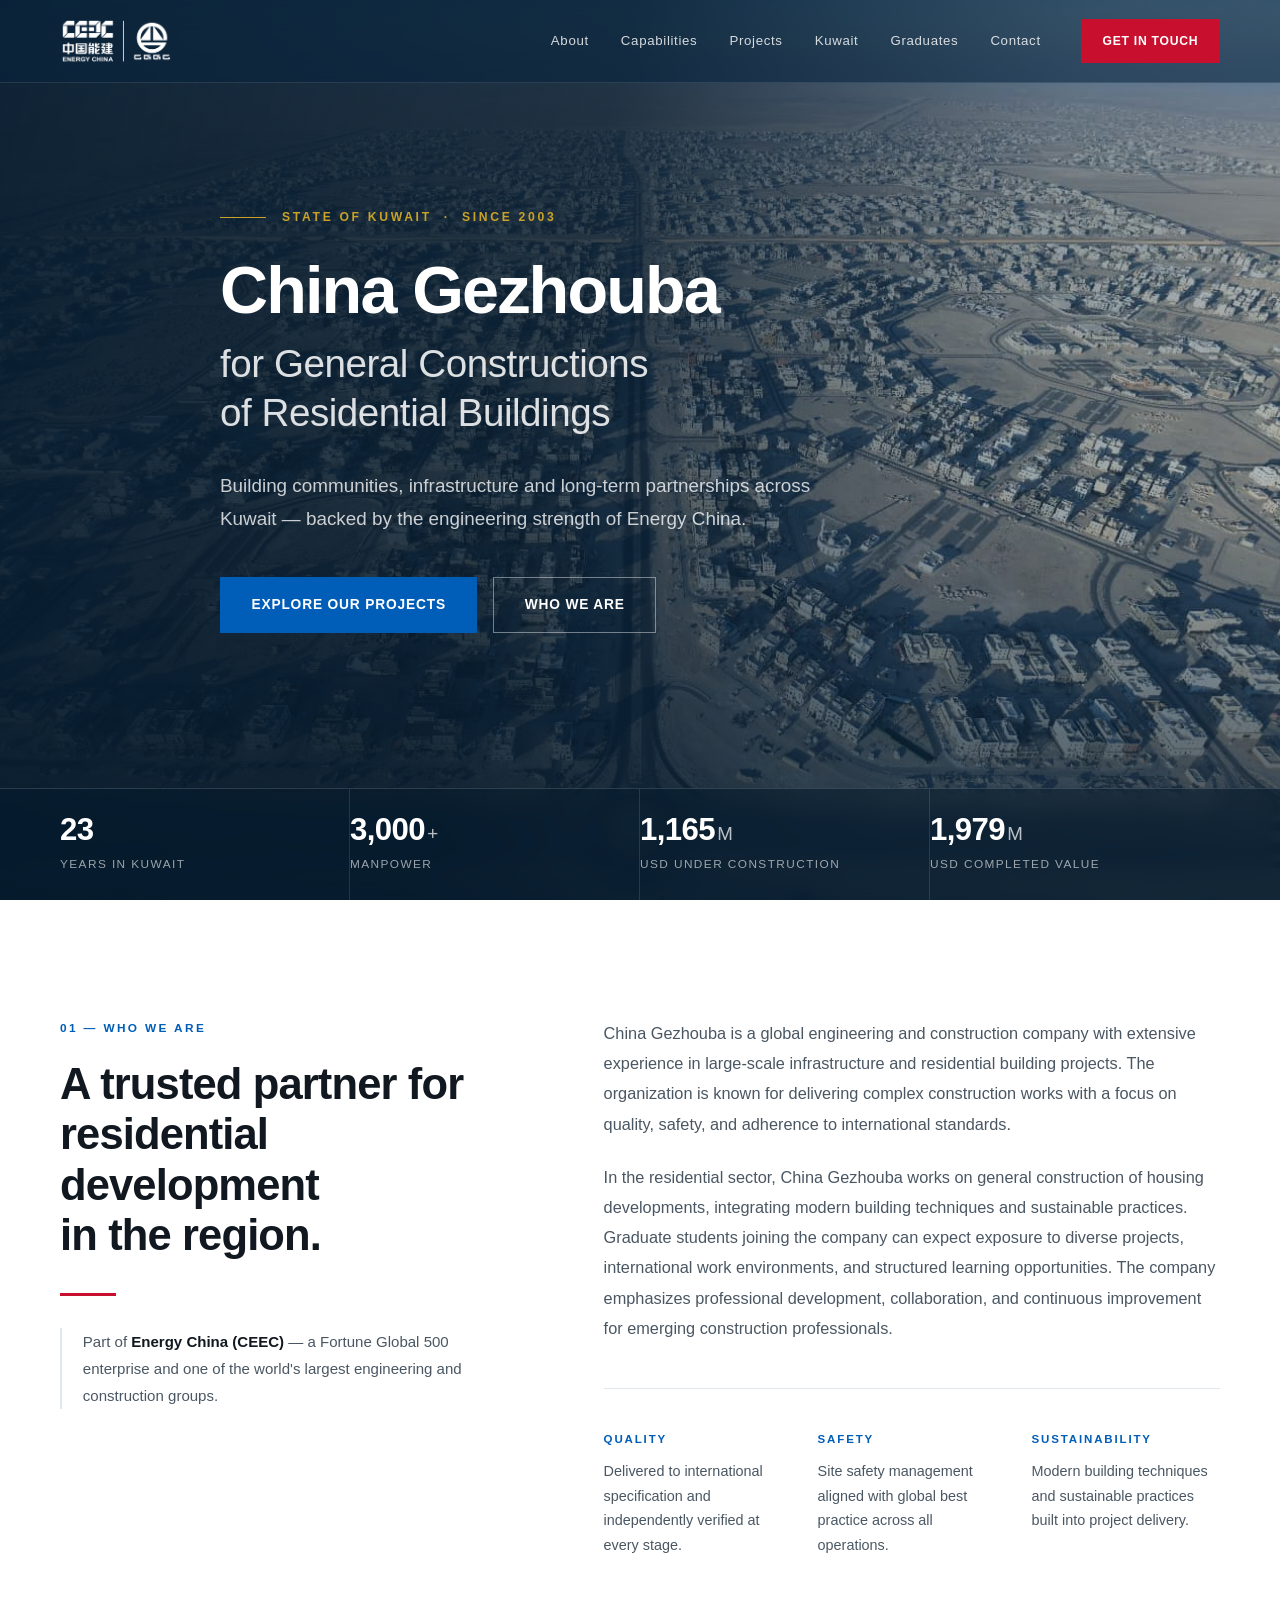
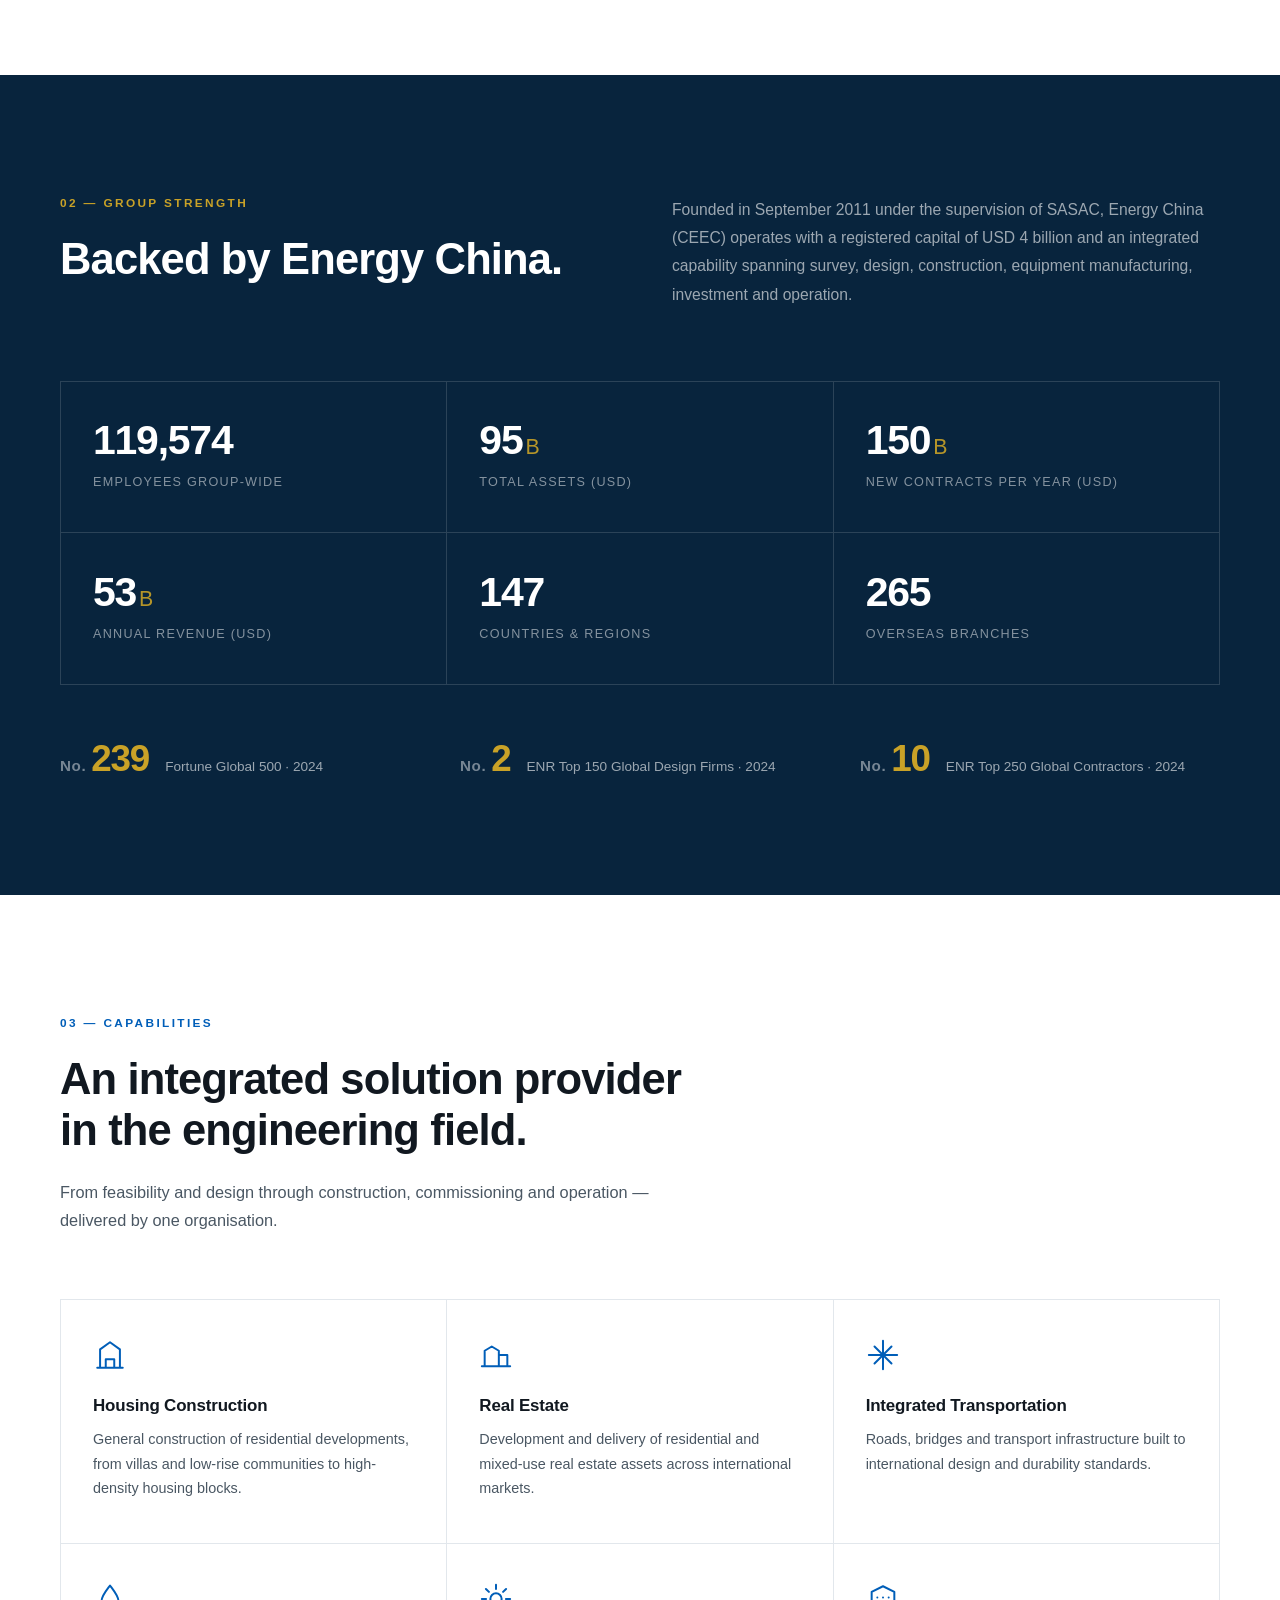
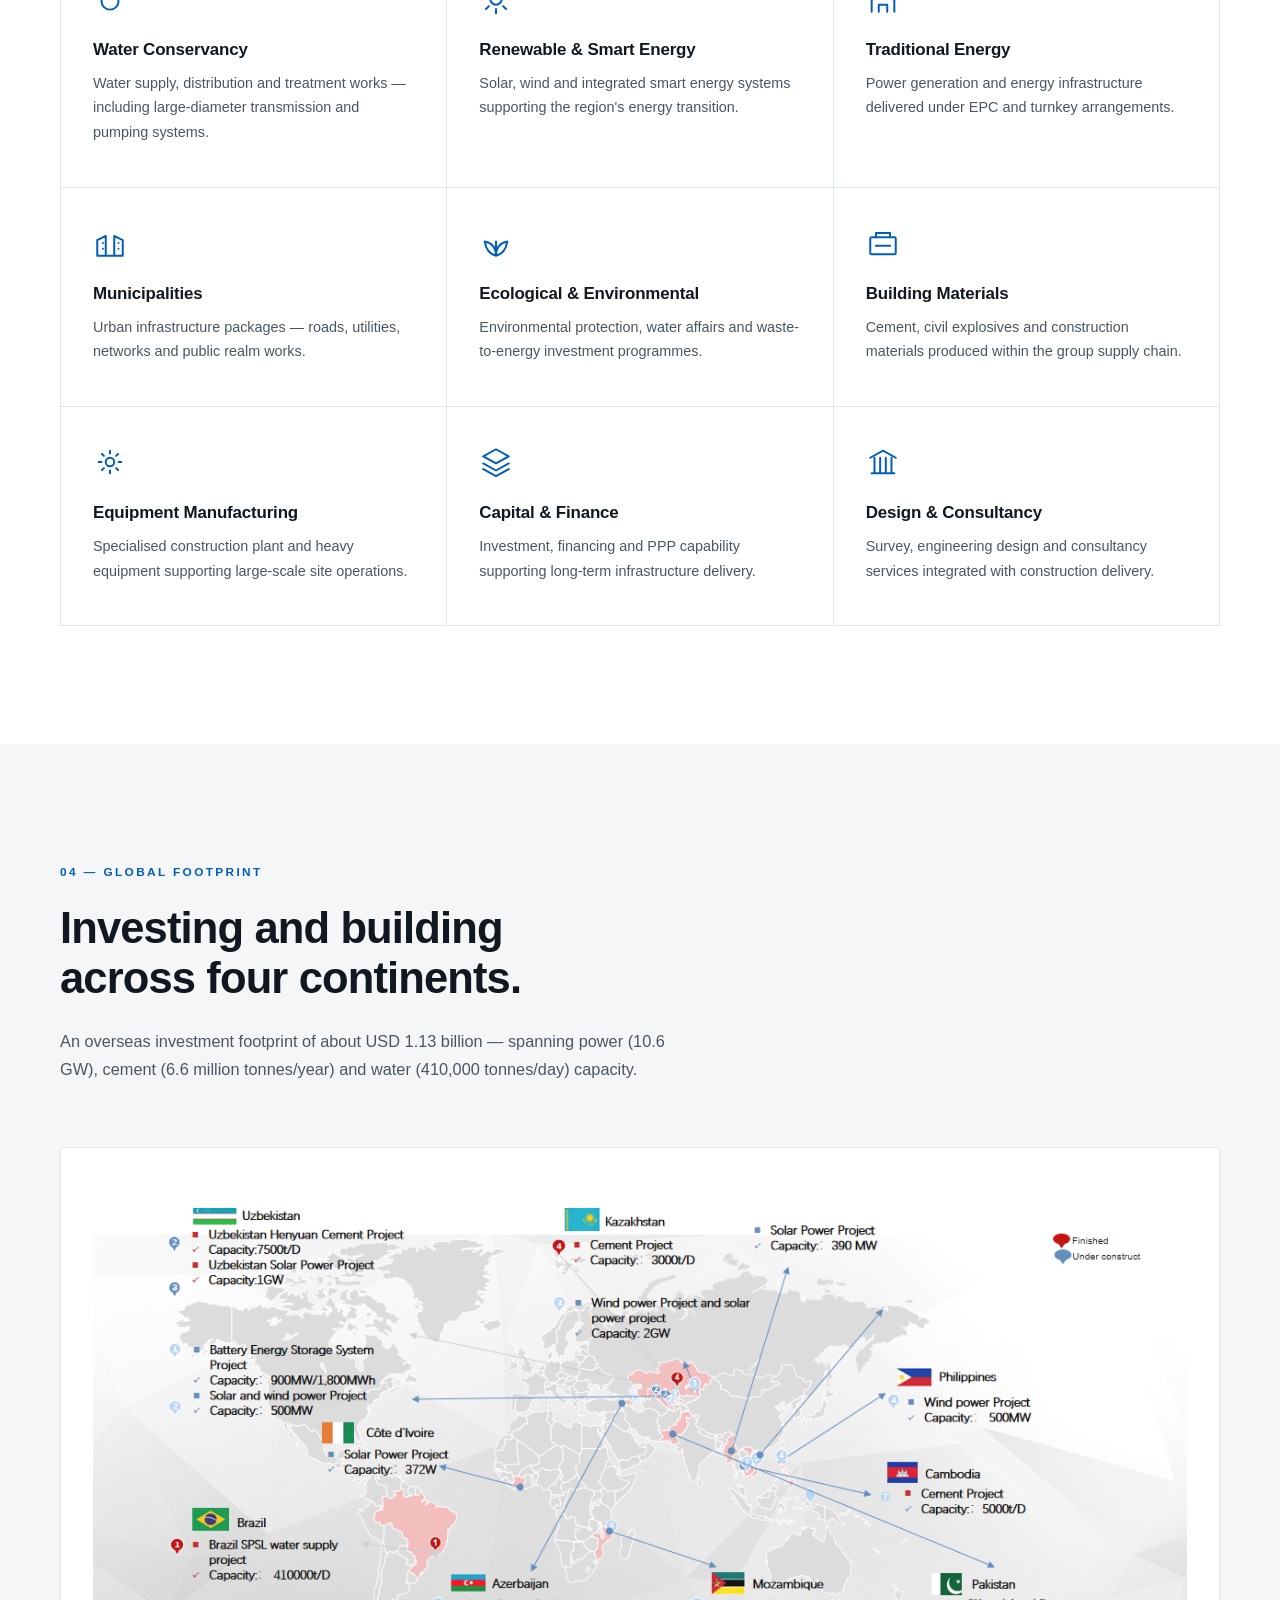
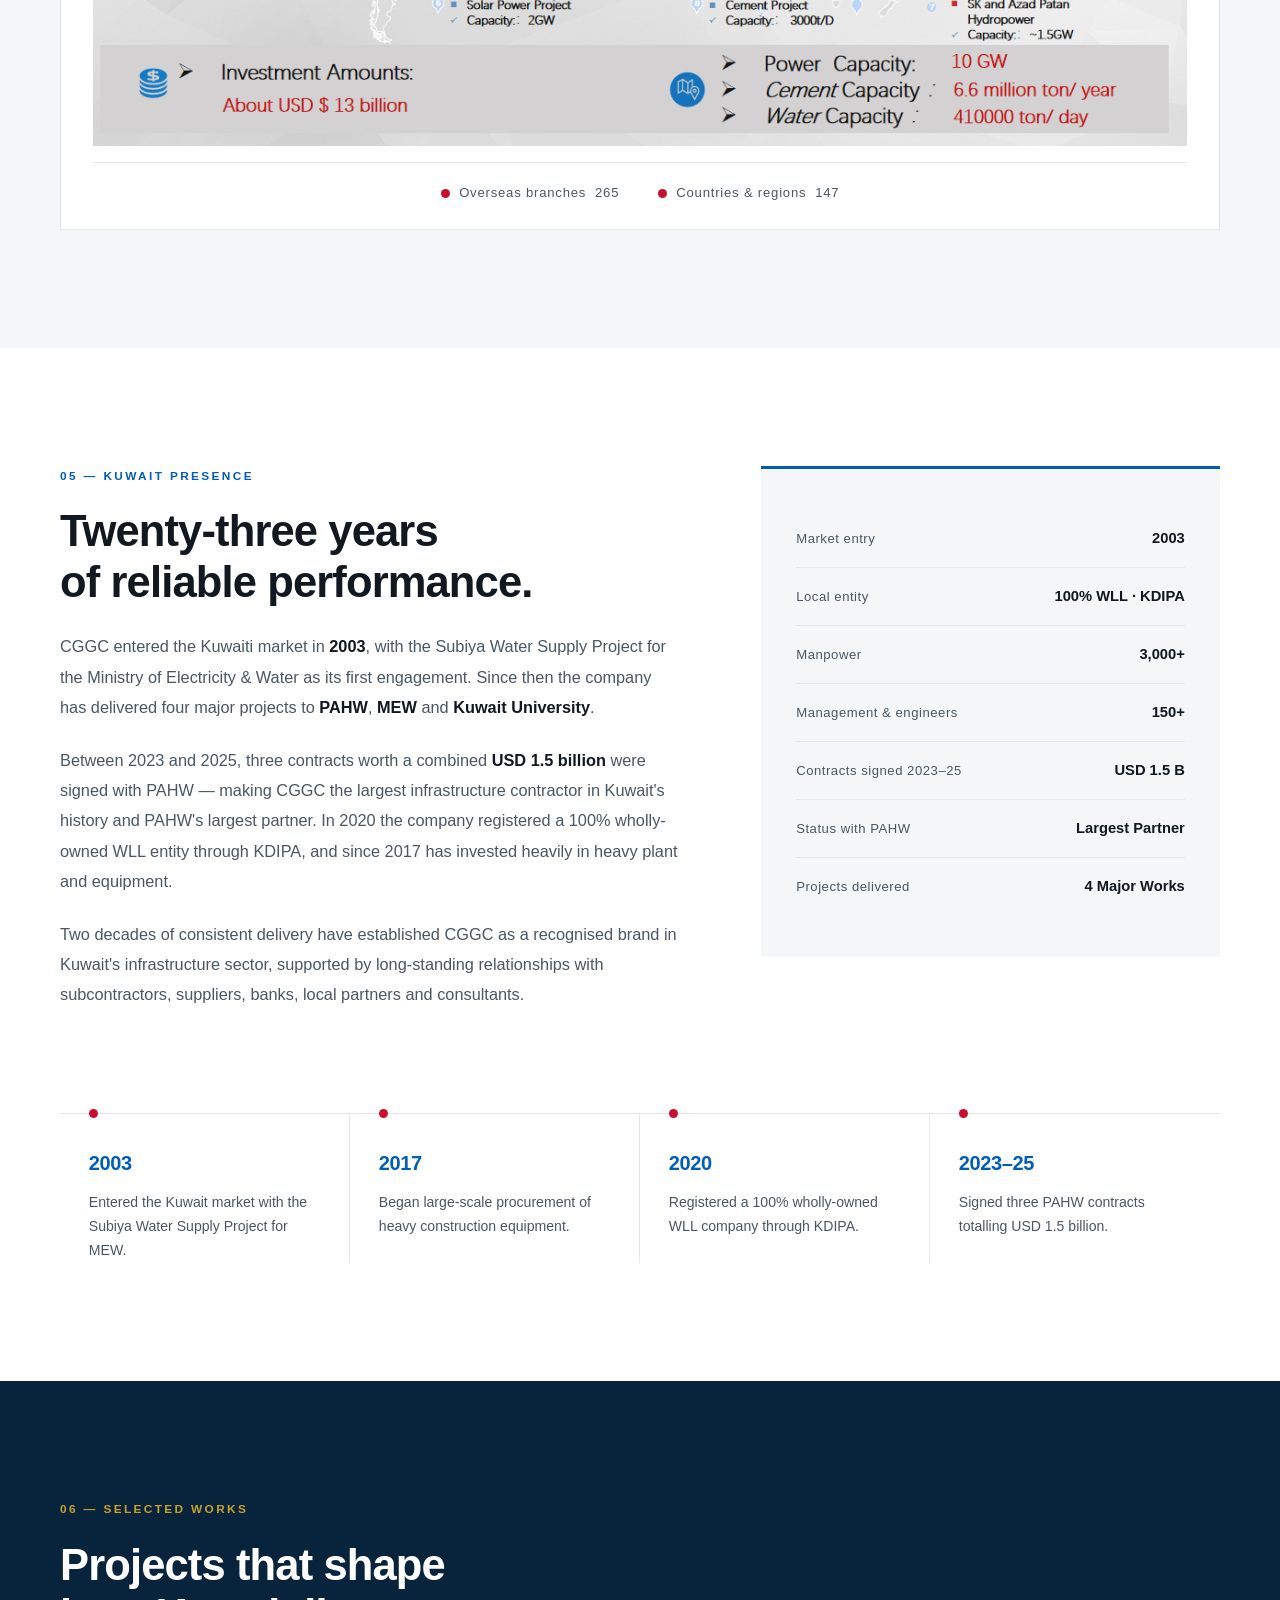
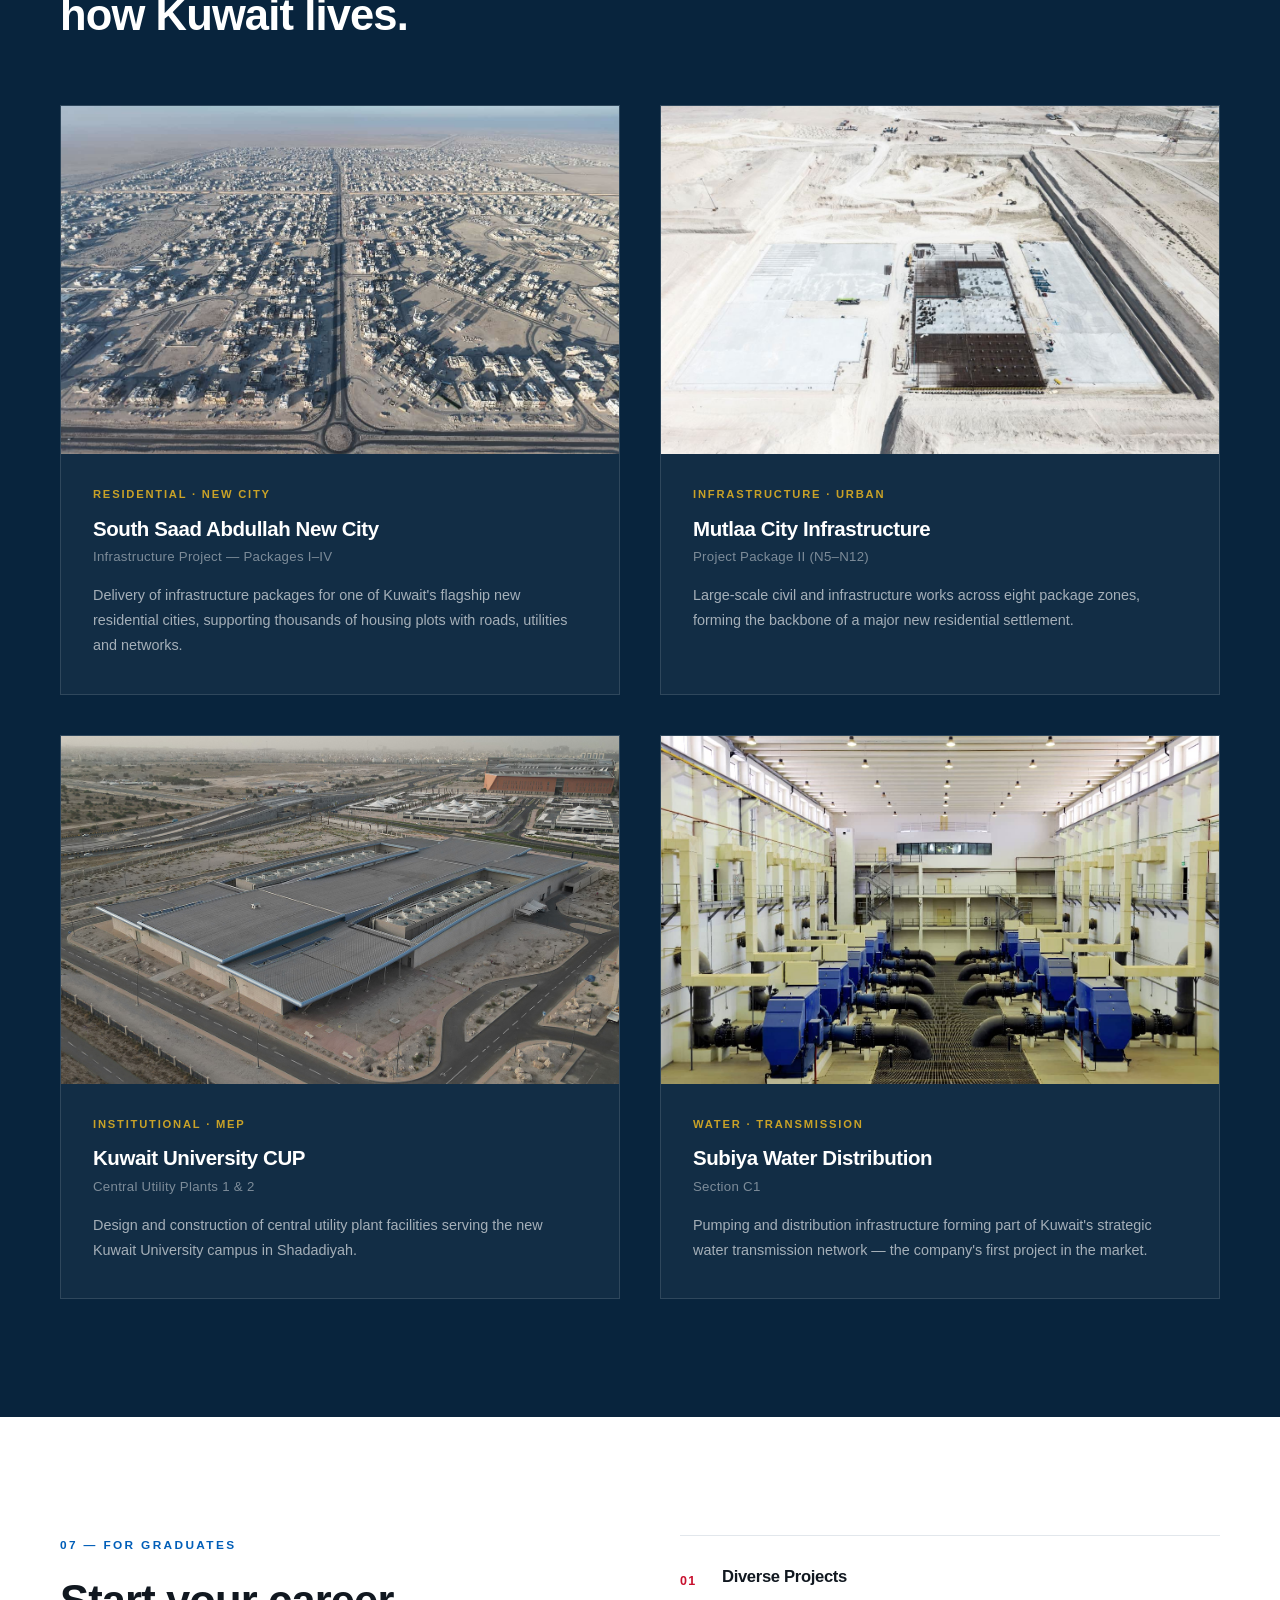
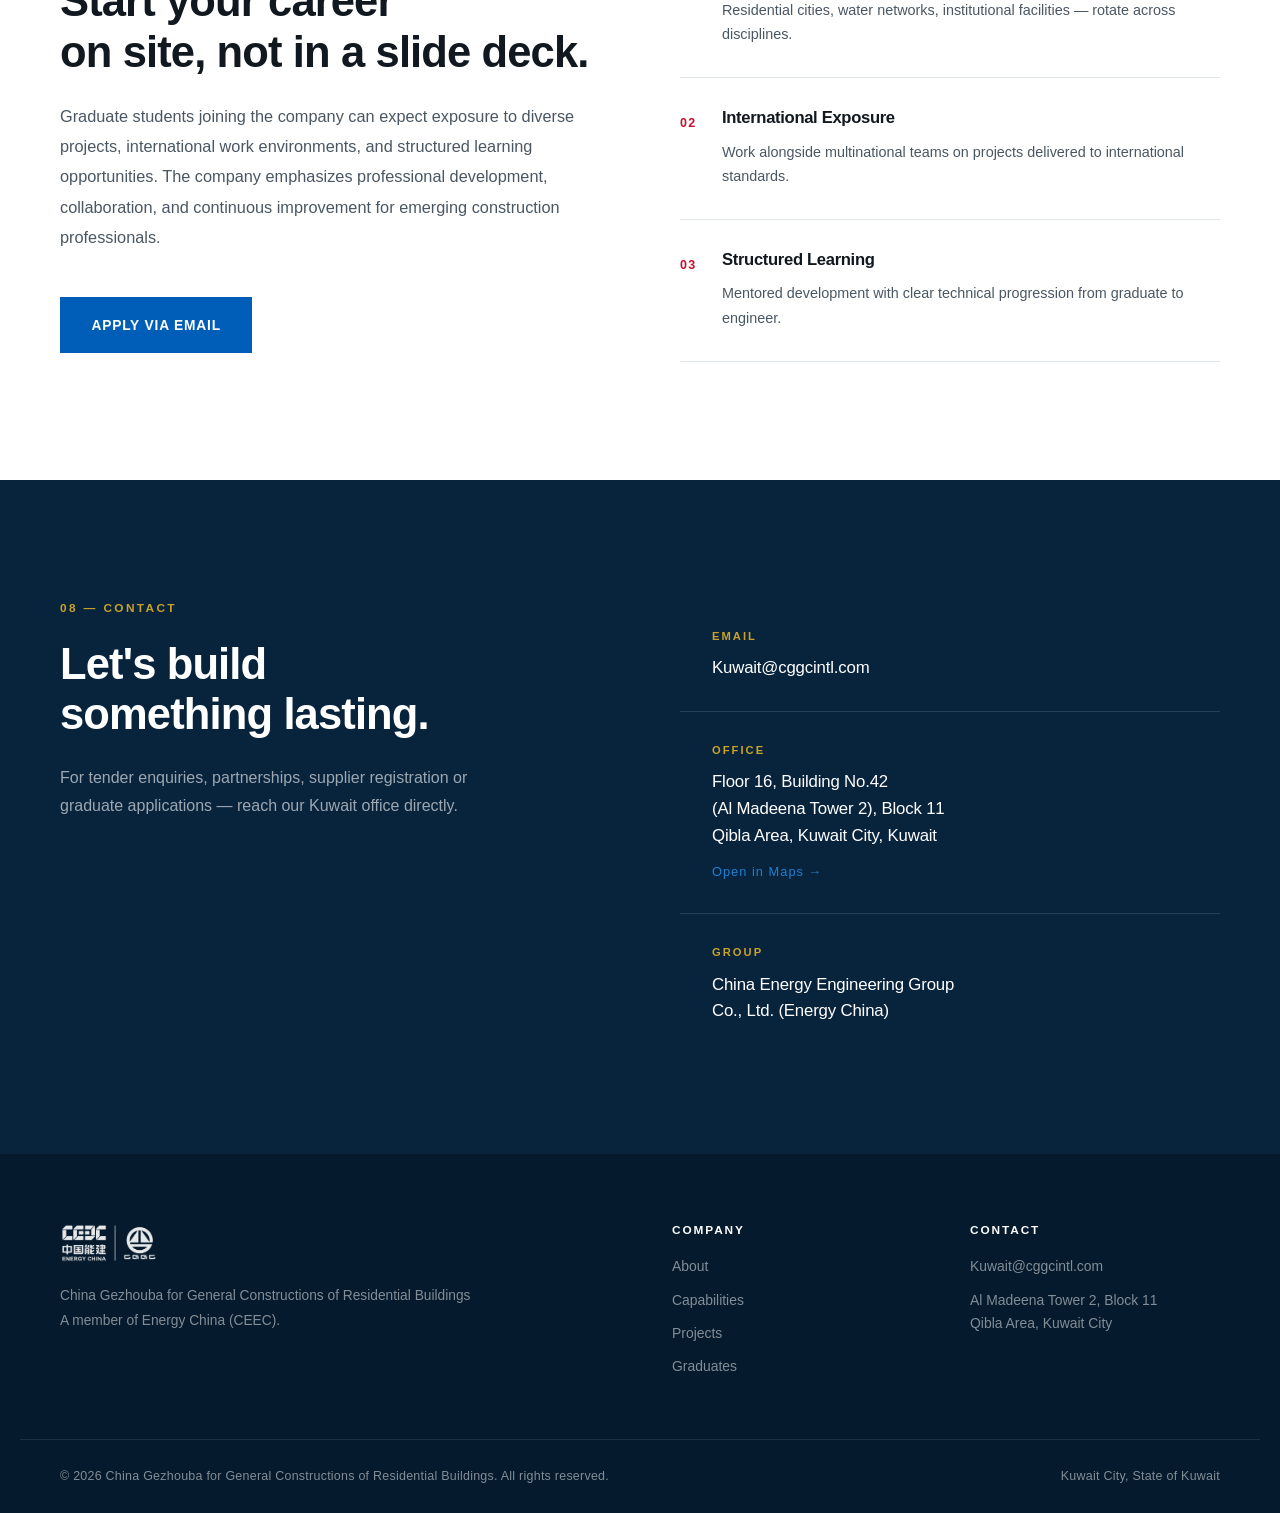
==== index.html @ 7f56efcb "Add corporate website for China Gezhouba for General Constructions of Residential Buildings" ====
<!DOCTYPE html>
<html lang="en">
<head>
<meta charset="UTF-8">
<meta name="viewport" content="width=device-width, initial-scale=1.0">
<title>China Gezhouba for General Constructions of Residential Buildings | Kuwait</title>
<meta name="description" content="China Gezhouba for General Constructions of Residential Buildings — a Kuwait-based engineering and construction contractor delivering large-scale residential developments and infrastructure. A member of Energy China (CEEC).">
<meta name="keywords" content="China Gezhouba, CGGC, Kuwait construction, residential buildings, general construction, Energy China, CEEC, PAHW, infrastructure contractor">
<meta name="author" content="China Gezhouba for General Constructions of Residential Buildings">
<meta property="og:type" content="website">
<meta property="og:title" content="China Gezhouba for General Constructions of Residential Buildings">
<meta property="og:description" content="A global engineering and construction company with extensive experience in large-scale infrastructure and residential building projects.">
<meta property="og:image" content="assets/img/hero-residential.jpg">
<link rel="icon" type="image/png" href="assets/img/logo.png">
<link rel="stylesheet" href="styles.css">
</head>
<body>

<!-- ============ HEADER ============ -->
<header class="site-header" id="header">
  <div class="container header-inner">
    <a href="#top" class="brand" aria-label="Company home">
      <img src="assets/img/logo.png" alt="China Gezhouba · Energy China" class="brand-logo">
    </a>
    <nav class="nav" id="nav">
      <a href="#about">About</a>
      <a href="#capabilities">Capabilities</a>
      <a href="#projects">Projects</a>
      <a href="#kuwait">Kuwait</a>
      <a href="#careers">Graduates</a>
      <a href="#contact">Contact</a>
    </nav>
    <a href="#contact" class="btn btn-sm btn-accent header-cta">Get in Touch</a>
    <button class="nav-toggle" id="navToggle" aria-label="Toggle navigation" aria-expanded="false">
      <span></span><span></span><span></span>
    </button>
  </div>
</header>

<!-- ============ HERO ============ -->
<section class="hero" id="top">
  <div class="hero-bg" style="background-image:url('assets/img/hero-residential.jpg')"></div>
  <div class="hero-overlay"></div>
  <div class="container hero-content">
    <p class="eyebrow"><span class="eyebrow-line"></span>State of Kuwait &nbsp;·&nbsp; Since 2003</p>
    <h1>China Gezhouba<br><span class="h1-sub">for General Constructions<br>of Residential Buildings</span></h1>
    <p class="hero-lead">Building communities, infrastructure and long-term partnerships across Kuwait — backed by the engineering strength of Energy China.</p>
    <div class="hero-actions">
      <a href="#projects" class="btn btn-primary">Explore Our Projects</a>
      <a href="#about" class="btn btn-ghost">Who We Are</a>
    </div>
  </div>
  <div class="hero-stats">
    <div class="container hero-stats-inner">
      <div class="hs"><strong data-count="23">0</strong><span>Years in Kuwait</span></div>
      <div class="hs"><strong data-count="3000" data-suffix="+">0</strong><span>Manpower</span></div>
      <div class="hs"><strong data-count="1165" data-suffix="M">0</strong><span>USD Under Construction</span></div>
      <div class="hs"><strong data-count="1979" data-suffix="M">0</strong><span>USD Completed Value</span></div>
    </div>
  </div>
</section>

<!-- ============ ABOUT ============ -->
<section class="section" id="about">
  <div class="container">
    <div class="about-grid">
      <div class="about-left reveal">
        <p class="section-label">01 — Who We Are</p>
        <h2 class="section-title">A trusted partner for<br>residential development<br>in the region.</h2>
        <div class="rule"></div>
        <p class="about-note">Part of <strong>Energy China (CEEC)</strong> — a Fortune Global 500 enterprise and one of the world's largest engineering and construction groups.</p>
      </div>
      <div class="about-right reveal">
        <p class="about-body">China Gezhouba is a global engineering and construction company with extensive experience in large-scale infrastructure and residential building projects. The organization is known for delivering complex construction works with a focus on quality, safety, and adherence to international standards.</p>
        <p class="about-body">In the residential sector, China Gezhouba works on general construction of housing developments, integrating modern building techniques and sustainable practices. Graduate students joining the company can expect exposure to diverse projects, international work environments, and structured learning opportunities. The company emphasizes professional development, collaboration, and continuous improvement for emerging construction professionals.</p>
        <div class="about-pillars">
          <div class="pillar"><span class="pillar-no">Quality</span><p>Delivered to international specification and independently verified at every stage.</p></div>
          <div class="pillar"><span class="pillar-no">Safety</span><p>Site safety management aligned with global best practice across all operations.</p></div>
          <div class="pillar"><span class="pillar-no">Sustainability</span><p>Modern building techniques and sustainable practices built into project delivery.</p></div>
        </div>
      </div>
    </div>
  </div>
</section>

<!-- ============ GROUP FIGURES ============ -->
<section class="section section-dark" id="group">
  <div class="container">
    <div class="figures-head reveal">
      <div>
        <p class="section-label light">02 — Group Strength</p>
        <h2 class="section-title light">Backed by Energy China.</h2>
      </div>
      <p class="figures-intro">Founded in September 2011 under the supervision of SASAC, Energy China (CEEC) operates with a registered capital of USD 4 billion and an integrated capability spanning survey, design, construction, equipment manufacturing, investment and operation.</p>
    </div>

    <div class="figures-grid">
      <div class="figure reveal"><strong data-count="119574">0</strong><span>Employees Group-wide</span></div>
      <div class="figure reveal"><strong data-count="95" data-suffix="B">0</strong><span>Total Assets (USD)</span></div>
      <div class="figure reveal"><strong data-count="150" data-suffix="B">0</strong><span>New Contracts per Year (USD)</span></div>
      <div class="figure reveal"><strong data-count="53" data-suffix="B">0</strong><span>Annual Revenue (USD)</span></div>
      <div class="figure reveal"><strong data-count="147">0</strong><span>Countries &amp; Regions</span></div>
      <div class="figure reveal"><strong data-count="265">0</strong><span>Overseas Branches</span></div>
    </div>

    <div class="rankings reveal">
      <div class="rank">
        <span class="rank-no">239</span>
        <p>Fortune Global 500 · 2024</p>
      </div>
      <div class="rank">
        <span class="rank-no">2</span>
        <p>ENR Top 150 Global Design Firms · 2024</p>
      </div>
      <div class="rank">
        <span class="rank-no">10</span>
        <p>ENR Top 250 Global Contractors · 2024</p>
      </div>
    </div>
  </div>
</section>

<!-- ============ CAPABILITIES ============ -->
<section class="section" id="capabilities">
  <div class="container">
    <div class="section-head reveal">
      <p class="section-label">03 — Capabilities</p>
      <h2 class="section-title">An integrated solution provider<br>in the engineering field.</h2>
      <p class="section-sub">From feasibility and design through construction, commissioning and operation — delivered by one organisation.</p>
    </div>

    <div class="cap-grid">
      <article class="cap-card reveal">
        <div class="cap-icon"><svg viewBox="0 0 24 24" fill="none" stroke="currentColor" stroke-width="1.4"><path d="M3 21h18M5 21V8l7-5 7 5v13M9 21v-6h6v6"/></svg></div>
        <h3>Housing Construction</h3>
        <p>General construction of residential developments, from villas and low-rise communities to high-density housing blocks.</p>
      </article>
      <article class="cap-card reveal">
        <div class="cap-icon"><svg viewBox="0 0 24 24" fill="none" stroke="currentColor" stroke-width="1.4"><path d="M2 20h20M4 20V9l5-3 5 3v11M14 20V12h6v8"/></svg></div>
        <h3>Real Estate</h3>
        <p>Development and delivery of residential and mixed-use real estate assets across international markets.</p>
      </article>
      <article class="cap-card reveal">
        <div class="cap-icon"><svg viewBox="0 0 24 24" fill="none" stroke="currentColor" stroke-width="1.4"><path d="M2 12h20M12 2v20M6 6l12 12M18 6L6 18"/></svg></div>
        <h3>Integrated Transportation</h3>
        <p>Roads, bridges and transport infrastructure built to international design and durability standards.</p>
      </article>
      <article class="cap-card reveal">
        <div class="cap-icon"><svg viewBox="0 0 24 24" fill="none" stroke="currentColor" stroke-width="1.4"><path d="M12 2.5c3 4 6 7.5 6 11a6 6 0 1 1-12 0c0-3.5 3-7 6-11z"/></svg></div>
        <h3>Water Conservancy</h3>
        <p>Water supply, distribution and treatment works — including large-diameter transmission and pumping systems.</p>
      </article>
      <article class="cap-card reveal">
        <div class="cap-icon"><svg viewBox="0 0 24 24" fill="none" stroke="currentColor" stroke-width="1.4"><circle cx="12" cy="12" r="4"/><path d="M12 2v3M12 19v3M2 12h3M19 12h3M4.9 4.9l2.1 2.1M17 17l2.1 2.1M19.1 4.9L17 7M7 17l-2.1 2.1"/></svg></div>
        <h3>Renewable &amp; Smart Energy</h3>
        <p>Solar, wind and integrated smart energy systems supporting the region's energy transition.</p>
      </article>
      <article class="cap-card reveal">
        <div class="cap-icon"><svg viewBox="0 0 24 24" fill="none" stroke="currentColor" stroke-width="1.4"><path d="M4 21V7l8-4 8 4v14M9 21v-5h6v5M8 11h.01M12 11h.01M16 11h.01"/></svg></div>
        <h3>Traditional Energy</h3>
        <p>Power generation and energy infrastructure delivered under EPC and turnkey arrangements.</p>
      </article>
      <article class="cap-card reveal">
        <div class="cap-icon"><svg viewBox="0 0 24 24" fill="none" stroke="currentColor" stroke-width="1.4"><path d="M3 21h18M3 21V10l6-3v14M15 21V7l6 3v11M7 12h.01M7 16h.01M18 12h.01M18 16h.01"/></svg></div>
        <h3>Municipalities</h3>
        <p>Urban infrastructure packages — roads, utilities, networks and public realm works.</p>
      </article>
      <article class="cap-card reveal">
        <div class="cap-icon"><svg viewBox="0 0 24 24" fill="none" stroke="currentColor" stroke-width="1.4"><path d="M12 21c0-6 3-9 8-10-1 6-4 9-8 10zM12 21c0-6-3-9-8-10 1 6 4 9 8 10zM12 21V11"/></svg></div>
        <h3>Ecological &amp; Environmental</h3>
        <p>Environmental protection, water affairs and waste-to-energy investment programmes.</p>
      </article>
      <article class="cap-card reveal">
        <div class="cap-icon"><svg viewBox="0 0 24 24" fill="none" stroke="currentColor" stroke-width="1.4"><rect x="3" y="8" width="18" height="12" rx="1"/><path d="M7 8V5h10v3M7 14h10"/></svg></div>
        <h3>Building Materials</h3>
        <p>Cement, civil explosives and construction materials produced within the group supply chain.</p>
      </article>
      <article class="cap-card reveal">
        <div class="cap-icon"><svg viewBox="0 0 24 24" fill="none" stroke="currentColor" stroke-width="1.4"><circle cx="12" cy="12" r="3"/><path d="M12 4v2M12 18v2M4 12h2M18 12h2M6.3 6.3l1.4 1.4M16.3 16.3l1.4 1.4M17.7 6.3l-1.4 1.4M7.7 16.3l-1.4 1.4"/></svg></div>
        <h3>Equipment Manufacturing</h3>
        <p>Specialised construction plant and heavy equipment supporting large-scale site operations.</p>
      </article>
      <article class="cap-card reveal">
        <div class="cap-icon"><svg viewBox="0 0 24 24" fill="none" stroke="currentColor" stroke-width="1.4"><path d="M12 3l9 5-9 5-9-5 9-5zM3 13l9 5 9-5M3 17l9 5 9-5"/></svg></div>
        <h3>Capital &amp; Finance</h3>
        <p>Investment, financing and PPP capability supporting long-term infrastructure delivery.</p>
      </article>
      <article class="cap-card reveal">
        <div class="cap-icon"><svg viewBox="0 0 24 24" fill="none" stroke="currentColor" stroke-width="1.4"><path d="M4 20h16M6 20V9M10 20V9M14 20V9M18 20V9M3 9l9-5 9 5"/></svg></div>
        <h3>Design &amp; Consultancy</h3>
        <p>Survey, engineering design and consultancy services integrated with construction delivery.</p>
      </article>
    </div>
  </div>
</section>

<!-- ============ GLOBAL FOOTPRINT ============ -->
<section class="section section-mist" id="global">
  <div class="container">
    <div class="section-head reveal">
      <p class="section-label">04 — Global Footprint</p>
      <h2 class="section-title">Investing and building<br>across four continents.</h2>
      <p class="section-sub">An overseas investment footprint of about USD 1.13 billion — spanning power (10.6 GW), cement (6.6 million tonnes/year) and water (410,000 tonnes/day) capacity.</p>
    </div>
    <div class="map-wrap reveal">
      <img src="assets/img/world-map.png" alt="Overseas investment footprint of Energy China and CGGC — projects in Uzbekistan, Kuwait, Philippines, Cambodia, Brazil, Azerbaijan, Mozambique, Pakistan, Qatar and beyond" class="world-map">
      <div class="map-legend">
        <span><i></i>Overseas branches &nbsp;265</span>
        <span><i></i>Countries &amp; regions &nbsp;147</span>
      </div>
    </div>
  </div>
</section>

<!-- ============ KUWAIT PRESENCE ============ -->
<section class="section" id="kuwait">
  <div class="container">
    <div class="kuwait-grid">
      <div class="kuwait-text reveal">
        <p class="section-label">05 — Kuwait Presence</p>
        <h2 class="section-title">Twenty-three years<br>of reliable performance.</h2>
        <p class="about-body">CGGC entered the Kuwaiti market in <strong>2003</strong>, with the Subiya Water Supply Project for the Ministry of Electricity &amp; Water as its first engagement. Since then the company has delivered four major projects to <strong>PAHW</strong>, <strong>MEW</strong> and <strong>Kuwait University</strong>.</p>
        <p class="about-body">Between 2023 and 2025, three contracts worth a combined <strong>USD 1.5 billion</strong> were signed with PAHW — making CGGC the largest infrastructure contractor in Kuwait's history and PAHW's largest partner. In 2020 the company registered a 100% wholly-owned WLL entity through KDIPA, and since 2017 has invested heavily in heavy plant and equipment.</p>
        <p class="about-body">Two decades of consistent delivery have established CGGC as a recognised brand in Kuwait's infrastructure sector, supported by long-standing relationships with subcontractors, suppliers, banks, local partners and consultants.</p>
      </div>
      <div class="kuwait-panel reveal">
        <div class="kp-row"><span>Market entry</span><strong>2003</strong></div>
        <div class="kp-row"><span>Local entity</span><strong>100% WLL · KDIPA</strong></div>
        <div class="kp-row"><span>Manpower</span><strong>3,000+</strong></div>
        <div class="kp-row"><span>Management &amp; engineers</span><strong>150+</strong></div>
        <div class="kp-row"><span>Contracts signed 2023–25</span><strong>USD 1.5 B</strong></div>
        <div class="kp-row"><span>Status with PAHW</span><strong>Largest Partner</strong></div>
        <div class="kp-row"><span>Projects delivered</span><strong>4 Major Works</strong></div>
      </div>
    </div>

    <div class="timeline reveal">
      <div class="tl-item"><span class="tl-year">2003</span><p>Entered the Kuwait market with the Subiya Water Supply Project for MEW.</p></div>
      <div class="tl-item"><span class="tl-year">2017</span><p>Began large-scale procurement of heavy construction equipment.</p></div>
      <div class="tl-item"><span class="tl-year">2020</span><p>Registered a 100% wholly-owned WLL company through KDIPA.</p></div>
      <div class="tl-item"><span class="tl-year">2023–25</span><p>Signed three PAHW contracts totalling USD 1.5 billion.</p></div>
    </div>
  </div>
</section>

<!-- ============ PROJECTS ============ -->
<section class="section section-dark" id="projects">
  <div class="container">
    <div class="section-head reveal">
      <p class="section-label light">06 — Selected Works</p>
      <h2 class="section-title light">Projects that shape<br>how Kuwait lives.</h2>
    </div>

    <div class="projects">
      <article class="project reveal">
        <div class="project-media"><img src="assets/img/hero-residential.jpg" alt="South Saad Abdullah New City residential development" loading="lazy"></div>
        <div class="project-body">
          <p class="project-tag">Residential · New City</p>
          <h3>South Saad Abdullah New City</h3>
          <p class="project-scope">Infrastructure Project — Packages I–IV</p>
          <p class="project-desc">Delivery of infrastructure packages for one of Kuwait's flagship new residential cities, supporting thousands of housing plots with roads, utilities and networks.</p>
        </div>
      </article>

      <article class="project reveal">
        <div class="project-media"><img src="assets/img/project-construction.jpg" alt="Mutlaa City infrastructure construction" loading="lazy"></div>
        <div class="project-body">
          <p class="project-tag">Infrastructure · Urban</p>
          <h3>Mutlaa City Infrastructure</h3>
          <p class="project-scope">Project Package II (N5–N12)</p>
          <p class="project-desc">Large-scale civil and infrastructure works across eight package zones, forming the backbone of a major new residential settlement.</p>
        </div>
      </article>

      <article class="project reveal">
        <div class="project-media"><img src="assets/img/project-kuwait-university.jpg" alt="Kuwait University central utility plant" loading="lazy"></div>
        <div class="project-body">
          <p class="project-tag">Institutional · MEP</p>
          <h3>Kuwait University CUP</h3>
          <p class="project-scope">Central Utility Plants 1 &amp; 2</p>
          <p class="project-desc">Design and construction of central utility plant facilities serving the new Kuwait University campus in Shadadiyah.</p>
        </div>
      </article>

      <article class="project reveal">
        <div class="project-media"><img src="assets/img/project-subiya.jpg" alt="Subiya water distribution pumping station" loading="lazy"></div>
        <div class="project-body">
          <p class="project-tag">Water · Transmission</p>
          <h3>Subiya Water Distribution</h3>
          <p class="project-scope">Section C1</p>
          <p class="project-desc">Pumping and distribution infrastructure forming part of Kuwait's strategic water transmission network — the company's first project in the market.</p>
        </div>
      </article>
    </div>
  </div>
</section>

<!-- ============ CAREERS / GRADUATES ============ -->
<section class="section" id="careers">
  <div class="container">
    <div class="careers-grid">
      <div class="careers-copy reveal">
        <p class="section-label">07 — For Graduates</p>
        <h2 class="section-title">Start your career<br>on site, not in a slide deck.</h2>
        <p class="about-body">Graduate students joining the company can expect exposure to diverse projects, international work environments, and structured learning opportunities. The company emphasizes professional development, collaboration, and continuous improvement for emerging construction professionals.</p>
        <a href="mailto:Kuwait@cggcintl.com?subject=Graduate%20Programme%20Enquiry" class="btn btn-primary">Apply via Email</a>
      </div>
      <div class="careers-cards">
        <div class="ccard reveal"><span class="cnum">01</span><h4>Diverse Projects</h4><p>Residential cities, water networks, institutional facilities — rotate across disciplines.</p></div>
        <div class="ccard reveal"><span class="cnum">02</span><h4>International Exposure</h4><p>Work alongside multinational teams on projects delivered to international standards.</p></div>
        <div class="ccard reveal"><span class="cnum">03</span><h4>Structured Learning</h4><p>Mentored development with clear technical progression from graduate to engineer.</p></div>
      </div>
    </div>
  </div>
</section>

<!-- ============ CONTACT ============ -->
<section class="section section-dark contact" id="contact">
  <div class="container">
    <div class="contact-grid">
      <div class="reveal">
        <p class="section-label light">08 — Contact</p>
        <h2 class="section-title light">Let's build<br>something lasting.</h2>
        <p class="contact-lead">For tender enquiries, partnerships, supplier registration or graduate applications — reach our Kuwait office directly.</p>
      </div>
      <div class="contact-cards reveal">
        <a class="contact-card" href="mailto:Kuwait@cggcintl.com">
          <span class="cc-label">Email</span>
          <strong>Kuwait@cggcintl.com</strong>
        </a>
        <a class="contact-card" href="https://www.google.com/maps/search/?api=1&query=Al+Madeena+Tower+2+Block+11+Qibla+Area+Kuwait+City" target="_blank" rel="noopener">
          <span class="cc-label">Office</span>
          <strong>Floor 16, Building No.42<br>(Al Madeena Tower 2), Block 11<br>Qibla Area, Kuwait City, Kuwait</strong>
          <span class="cc-link">Open in Maps →</span>
        </a>
        <div class="contact-card">
          <span class="cc-label">Group</span>
          <strong>China Energy Engineering Group<br>Co., Ltd. (Energy China)</strong>
        </div>
      </div>
    </div>
  </div>
</section>

<!-- ============ FOOTER ============ -->
<footer class="site-footer">
  <div class="container footer-inner">
    <div class="footer-brand">
      <img src="assets/img/logo.png" alt="China Gezhouba · Energy China">
      <p>China Gezhouba for General Constructions of Residential Buildings<br>A member of Energy China (CEEC).</p>
    </div>
    <div class="footer-links">
      <div>
        <h5>Company</h5>
        <a href="#about">About</a>
        <a href="#capabilities">Capabilities</a>
        <a href="#projects">Projects</a>
        <a href="#careers">Graduates</a>
      </div>
      <div>
        <h5>Contact</h5>
        <a href="mailto:Kuwait@cggcintl.com">Kuwait@cggcintl.com</a>
        <p class="footer-addr">Al Madeena Tower 2, Block 11<br>Qibla Area, Kuwait City</p>
      </div>
    </div>
  </div>
  <div class="container footer-bottom">
    <p>© <span id="year">2026</span> China Gezhouba for General Constructions of Residential Buildings. All rights reserved.</p>
    <p>Kuwait City, State of Kuwait</p>
  </div>
</footer>

<script src="script.js"></script>
</body>
</html>
---- styles.css ----
/* ============================================================
   China Gezhouba for General Constructions of Residential Buildings
   ============================================================ */

:root{
  --navy:#08243D;
  --navy-deep:#051A2C;
  --navy-soft:#0E3557;
  --blue:#005EB8;
  --blue-light:#1E7FD4;
  --red:#C8102E;
  --gold:#C9A227;
  --ink:#111820;
  --body:#4A5763;
  --line:#E2E7EC;
  --mist:#F4F6F8;
  --white:#FFFFFF;

  --ff: "Inter", -apple-system, BlinkMacSystemFont, "Segoe UI", "Helvetica Neue", Arial, "Noto Sans", sans-serif;
  --max:1240px;
  --ease:cubic-bezier(.22,.61,.36,1);
}

*,*::before,*::after{box-sizing:border-box}
html{scroll-behavior:smooth;-webkit-text-size-adjust:100%}
body{
  margin:0;
  font-family:var(--ff);
  color:var(--body);
  background:var(--white);
  font-size:16px;
  line-height:1.7;
  -webkit-font-smoothing:antialiased;
  overflow-x:hidden;
}
img{max-width:100%;display:block}
a{color:inherit;text-decoration:none}
h1,h2,h3,h4,h5{margin:0;color:var(--ink);font-weight:600;letter-spacing:-.02em;line-height:1.15}
p{margin:0}
.container{width:100%;max-width:var(--max);margin:0 auto;padding:0 40px}
@media(max-width:768px){.container{padding:0 22px}}

/* ---------- Buttons ---------- */
.btn{
  display:inline-flex;align-items:center;justify-content:center;gap:.55rem;
  padding:.95rem 1.9rem;
  font-size:.86rem;font-weight:600;letter-spacing:.06em;text-transform:uppercase;
  border:1px solid transparent;cursor:pointer;
  transition:all .3s var(--ease);
  white-space:nowrap;
}
.btn-primary{background:var(--blue);color:#fff}
.btn-primary:hover{background:var(--blue-light);transform:translateY(-2px);box-shadow:0 12px 28px rgba(0,94,184,.32)}
.btn-accent{background:var(--red);color:#fff}
.btn-accent:hover{background:#a80d26;transform:translateY(-2px)}
.btn-ghost{background:transparent;color:#fff;border-color:rgba(255,255,255,.42)}
.btn-ghost:hover{background:rgba(255,255,255,.12);border-color:#fff}
.btn-sm{padding:.68rem 1.3rem;font-size:.76rem}

/* ---------- Header ---------- */
.site-header{
  position:fixed;top:0;left:0;right:0;z-index:1000;
  background:rgba(8,36,61,.55);
  backdrop-filter:blur(14px);-webkit-backdrop-filter:blur(14px);
  border-bottom:1px solid rgba(255,255,255,.1);
  transition:background .4s var(--ease),box-shadow .4s var(--ease);
}
.site-header.solid{background:rgba(8,36,61,.97);box-shadow:0 2px 26px rgba(0,0,0,.24)}
.header-inner{display:flex;align-items:center;justify-content:space-between;gap:2rem;height:82px;transition:height .35s var(--ease)}
.site-header.solid .header-inner{height:70px}
.brand{display:flex;align-items:center;flex:0 0 auto}
.brand-logo{height:44px;width:auto;filter:brightness(0) invert(1);transition:height .35s var(--ease)}
.site-header.solid .brand-logo{height:38px}
.nav{display:flex;align-items:center;gap:2rem;margin-left:auto}
.nav a{
  font-size:.83rem;font-weight:500;letter-spacing:.05em;
  color:rgba(255,255,255,.82);position:relative;padding:.35rem 0;
  transition:color .25s;
}
.nav a::after{content:"";position:absolute;left:0;bottom:0;height:1.5px;width:0;background:var(--gold);transition:width .3s var(--ease)}
.nav a:hover{color:#fff}
.nav a:hover::after{width:100%}
.header-cta{margin-left:.5rem}
.nav-toggle{display:none;background:none;border:0;padding:.5rem;cursor:pointer;flex-direction:column;gap:5px}
.nav-toggle span{display:block;width:24px;height:2px;background:#fff;transition:.3s}

@media(max-width:1040px){
  .nav{
    position:fixed;top:0;right:0;height:100vh;width:min(78vw,340px);
    background:var(--navy-deep);flex-direction:column;justify-content:center;
    align-items:flex-start;gap:1.6rem;padding:3rem 2.4rem;
    transform:translateX(100%);transition:transform .42s var(--ease);
    margin:0;
  }
  .nav.open{transform:translateX(0)}
  .nav a{font-size:1.05rem}
  .nav-toggle{display:flex;z-index:1001;margin-left:auto}
  .header-cta{display:none}
  .nav-toggle.active span:nth-child(1){transform:translateY(7px) rotate(45deg)}
  .nav-toggle.active span:nth-child(2){opacity:0}
  .nav-toggle.active span:nth-child(3){transform:translateY(-7px) rotate(-45deg)}
}

/* ---------- Hero ---------- */
.hero{position:relative;min-height:100vh;display:flex;align-items:center;padding:150px 0 210px;overflow:hidden}
.hero-bg{
  position:absolute;inset:0;
  background-size:cover;background-position:center 40%;
  transform:scale(1.06);animation:heroZoom 26s ease-out forwards;
}
@keyframes heroZoom{to{transform:scale(1)}}
.hero-overlay{
  position:absolute;inset:0;
  background:
    linear-gradient(105deg,rgba(5,26,44,.94) 0%,rgba(5,26,44,.82) 42%,rgba(8,36,61,.42) 72%,rgba(8,36,61,.28) 100%),
    linear-gradient(to top,rgba(5,26,44,.72) 0%,transparent 45%);
}
.hero-content{position:relative;z-index:2;color:#fff;max-width:920px}
.eyebrow{
  display:flex;align-items:center;gap:1rem;
  font-size:.76rem;letter-spacing:.22em;text-transform:uppercase;
  color:var(--gold);font-weight:600;margin-bottom:1.7rem;
}
.eyebrow-line{display:block;width:46px;height:1px;background:var(--gold)}
.hero h1{
  color:#fff;font-size:clamp(2.35rem,5.2vw,4.35rem);
  font-weight:700;letter-spacing:-.028em;line-height:1.06;
  margin-bottom:1.9rem;
}
.h1-sub{font-size:.58em;font-weight:400;color:rgba(255,255,255,.86);letter-spacing:-.012em;line-height:1.28;display:inline-block;margin-top:.35em}
.hero-lead{
  font-size:clamp(1rem,1.5vw,1.18rem);color:rgba(255,255,255,.78);
  max-width:600px;margin-bottom:2.6rem;line-height:1.75;
}
.hero-actions{display:flex;gap:1rem;flex-wrap:wrap}

.hero-stats{
  position:absolute;bottom:0;left:0;right:0;z-index:3;
  background:rgba(5,26,44,.55);
  backdrop-filter:blur(10px);
  border-top:1px solid rgba(255,255,255,.14);
}
.hero-stats-inner{display:grid;grid-template-columns:repeat(4,1fr)}
.hs{padding:1.6rem 0;border-right:1px solid rgba(255,255,255,.12)}
.hs:last-child{border-right:0}
.hs strong{display:block;color:#fff;font-size:1.95rem;font-weight:700;letter-spacing:-.02em;line-height:1}
.hs strong::after{content:attr(data-suffix);font-size:.6em;font-weight:500;letter-spacing:0;margin-left:.12em;color:rgba(255,255,255,.72)}
.hs span{display:block;font-size:.74rem;letter-spacing:.12em;text-transform:uppercase;color:rgba(255,255,255,.6);margin-top:.55rem}
@media(max-width:860px){
  .hero{padding-bottom:200px;min-height:auto}
  .hero-stats-inner{grid-template-columns:1fr 1fr}
  .hs:nth-child(2){border-right:0}
  .hs:nth-child(1),.hs:nth-child(2){border-bottom:1px solid rgba(255,255,255,.12)}
  .hs strong{font-size:1.55rem}
}

/* ---------- Sections ---------- */
.section{padding:118px 0}
@media(max-width:768px){.section{padding:80px 0}}
.section-mist{background:var(--mist)}
.section-dark{background:var(--navy);color:rgba(255,255,255,.72)}
.section-label{
  font-size:.74rem;font-weight:700;letter-spacing:.2em;text-transform:uppercase;
  color:var(--blue);margin-bottom:1.3rem;
}
.section-label.light{color:var(--gold)}
.section-title{font-size:clamp(1.85rem,3.4vw,2.9rem);line-height:1.16;margin-bottom:1.5rem}
.section-title.light{color:#fff}
.section-sub{font-size:1.02rem;max-width:640px;color:var(--body)}
.section-head{margin-bottom:4rem;max-width:820px}
.section-head .section-sub{margin-top:.4rem}
.rule{width:56px;height:3px;background:var(--red);margin:2rem 0}

/* ---------- About ---------- */
.about-grid{display:grid;grid-template-columns:.85fr 1.15fr;gap:5.5rem;align-items:start}
.about-note{font-size:.94rem;color:var(--body);line-height:1.8;border-left:2px solid var(--line);padding-left:1.3rem}
.about-note strong{color:var(--ink)}
.about-body{font-size:1.02rem;line-height:1.85;color:var(--body);margin-bottom:1.45rem}
.about-body strong{color:var(--ink);font-weight:600}
.about-pillars{display:grid;grid-template-columns:repeat(3,1fr);gap:1.6rem;margin-top:2.8rem;padding-top:2.6rem;border-top:1px solid var(--line)}
.pillar-no{
  display:block;font-size:.72rem;font-weight:700;letter-spacing:.16em;
  text-transform:uppercase;color:var(--blue);margin-bottom:.6rem;
}
.pillar p{font-size:.9rem;line-height:1.7;color:var(--body)}
@media(max-width:960px){
  .about-grid{grid-template-columns:1fr;gap:3rem}
  .about-pillars{grid-template-columns:1fr;gap:1.4rem}
}

/* ---------- Figures ---------- */
.figures-head{display:grid;grid-template-columns:1fr 1fr;gap:4rem;align-items:end;margin-bottom:4.5rem}
.figures-intro{font-size:.98rem;line-height:1.8;color:rgba(255,255,255,.6)}
.figures-grid{display:grid;grid-template-columns:repeat(3,1fr);border-top:1px solid rgba(255,255,255,.14);border-left:1px solid rgba(255,255,255,.14)}
.figure{
  padding:2.4rem 2rem;border-right:1px solid rgba(255,255,255,.14);
  border-bottom:1px solid rgba(255,255,255,.14);
}
.figure strong{display:block;color:#fff;font-size:clamp(1.9rem,3.2vw,2.7rem);font-weight:700;letter-spacing:-.03em;line-height:1}
.figure strong::after{content:attr(data-suffix);font-size:.52em;font-weight:500;letter-spacing:0;margin-left:.14em;color:rgba(201,162,39,.9)}
.figure span{display:block;margin-top:.7rem;font-size:.79rem;letter-spacing:.1em;text-transform:uppercase;color:rgba(255,255,255,.5)}
.rankings{display:grid;grid-template-columns:repeat(3,1fr);gap:2.5rem;margin-top:3.5rem}
.rank{display:flex;align-items:baseline;gap:1rem}
.rank-no{
  font-size:2.3rem;font-weight:700;color:var(--gold);
  letter-spacing:-.03em;line-height:1;flex:0 0 auto;
}
.rank-no::before{content:"No. ";font-size:.95rem;font-weight:600;letter-spacing:.04em;color:rgba(255,255,255,.45)}
.rank p{font-size:.85rem;line-height:1.5;color:rgba(255,255,255,.6)}
@media(max-width:960px){
  .figures-head{grid-template-columns:1fr;gap:1.8rem}
  .figures-grid{grid-template-columns:1fr 1fr}
  .rankings{grid-template-columns:1fr;gap:1.4rem}
}

/* ---------- Capabilities ---------- */
.cap-grid{display:grid;grid-template-columns:repeat(3,1fr);gap:0;border-top:1px solid var(--line);border-left:1px solid var(--line)}
.cap-card{
  padding:2.4rem 2rem 2.6rem;border-right:1px solid var(--line);border-bottom:1px solid var(--line);
  background:#fff;transition:background .35s var(--ease),transform .35s var(--ease);
}
.cap-card:hover{background:var(--mist)}
.cap-icon{width:34px;height:34px;color:var(--blue);margin-bottom:1.5rem}
.cap-icon svg{width:100%;height:100%;stroke-linecap:round;stroke-linejoin:round}
.cap-card h3{font-size:1.06rem;margin-bottom:.7rem;letter-spacing:-.01em}
.cap-card p{font-size:.9rem;line-height:1.72;color:var(--body)}
@media(max-width:1000px){.cap-grid{grid-template-columns:1fr 1fr}}
@media(max-width:620px){.cap-grid{grid-template-columns:1fr}}

/* ---------- Map ---------- */
.map-wrap{position:relative;background:#fff;border:1px solid var(--line);padding:3rem 2rem 1.5rem}
.world-map{width:100%;height:auto;opacity:.92}
.map-legend{display:flex;gap:2.4rem;justify-content:center;flex-wrap:wrap;padding-top:1.2rem;border-top:1px solid var(--line);margin-top:1rem}
.map-legend span{display:flex;align-items:center;gap:.6rem;font-size:.82rem;letter-spacing:.06em;color:var(--body)}
.map-legend i{display:block;width:9px;height:9px;background:var(--red);border-radius:50%}

/* ---------- Kuwait ---------- */
.kuwait-grid{display:grid;grid-template-columns:1.15fr .85fr;gap:5rem;align-items:start;margin-bottom:5rem}
.kuwait-panel{background:var(--mist);padding:2.6rem 2.2rem;border-top:3px solid var(--blue)}
.kp-row{display:flex;justify-content:space-between;align-items:baseline;gap:1.4rem;padding:1rem 0;border-bottom:1px solid var(--line)}
.kp-row:last-child{border-bottom:0}
.kp-row span{font-size:.82rem;letter-spacing:.04em;color:var(--body)}
.kp-row strong{font-size:.92rem;color:var(--ink);font-weight:600;text-align:right}
.timeline{display:grid;grid-template-columns:repeat(4,1fr);gap:0;border-top:1px solid var(--line)}
.tl-item{padding:2rem 1.8rem 0;border-right:1px solid var(--line);position:relative}
.tl-item:last-child{border-right:0}
.tl-item::before{
  content:"";position:absolute;top:-5px;left:1.8rem;
  width:9px;height:9px;border-radius:50%;background:var(--red);
}
.tl-year{display:block;font-size:1.25rem;font-weight:700;color:var(--blue);letter-spacing:-.02em;margin-bottom:.7rem}
.tl-item p{font-size:.88rem;line-height:1.7;color:var(--body)}
@media(max-width:960px){
  .kuwait-grid{grid-template-columns:1fr;gap:2.8rem}
  .timeline{grid-template-columns:1fr 1fr}
  .tl-item{padding-bottom:1.8rem;border-bottom:1px solid var(--line)}
}

/* ---------- Projects ---------- */
.projects{display:grid;grid-template-columns:1fr 1fr;gap:2.5rem}
.project{background:rgba(255,255,255,.04);border:1px solid rgba(255,255,255,.12);overflow:hidden;transition:border-color .35s,transform .35s var(--ease)}
.project:hover{border-color:rgba(201,162,39,.55);transform:translateY(-4px)}
.project-media{position:relative;aspect-ratio:16/10;overflow:hidden;background:var(--navy-deep)}
.project-media img{width:100%;height:100%;object-fit:cover;transition:transform .8s var(--ease);filter:saturate(.92)}
.project:hover .project-media img{transform:scale(1.05)}
.project-body{padding:1.9rem 2rem 2.2rem}
.project-tag{font-size:.7rem;font-weight:700;letter-spacing:.16em;text-transform:uppercase;color:var(--gold);margin-bottom:.8rem}
.project-body h3{color:#fff;font-size:1.28rem;margin-bottom:.35rem}
.project-scope{font-size:.83rem;color:rgba(255,255,255,.45);letter-spacing:.02em;margin-bottom:.9rem}
.project-desc{font-size:.9rem;line-height:1.75;color:rgba(255,255,255,.62)}
@media(max-width:840px){.projects{grid-template-columns:1fr;gap:1.8rem}}

/* ---------- Careers ---------- */
.careers-grid{display:grid;grid-template-columns:1fr 1fr;gap:5rem;align-items:start}
.careers-copy .btn{margin-top:1.4rem}
.careers-cards{display:flex;flex-direction:column;gap:0;border-top:1px solid var(--line)}
.ccard{padding:1.9rem 0;border-bottom:1px solid var(--line);display:grid;grid-template-columns:auto 1fr;gap:.4rem 1.6rem;align-items:baseline}
.cnum{font-size:.78rem;font-weight:700;color:var(--red);letter-spacing:.1em;grid-row:span 2;align-self:start;padding-top:.3rem}
.ccard h4{font-size:1.04rem;margin-bottom:.35rem}
.ccard p{font-size:.9rem;line-height:1.7;color:var(--body);grid-column:2}
@media(max-width:960px){.careers-grid{grid-template-columns:1fr;gap:2.6rem}}

/* ---------- Contact ---------- */
.contact{padding-bottom:100px}
.contact-grid{display:grid;grid-template-columns:1fr 1fr;gap:5rem;align-items:start}
.contact-lead{font-size:1rem;line-height:1.8;color:rgba(255,255,255,.6);max-width:440px}
.contact-cards{display:flex;flex-direction:column;gap:1px;background:rgba(255,255,255,.12)}
.contact-card{
  display:block;background:var(--navy);padding:1.8rem 2rem;
  transition:background .3s var(--ease);
}
a.contact-card:hover{background:var(--navy-soft)}
.cc-label{display:block;font-size:.7rem;font-weight:700;letter-spacing:.18em;text-transform:uppercase;color:var(--gold);margin-bottom:.6rem}
.contact-card strong{display:block;color:#fff;font-size:1.05rem;font-weight:500;line-height:1.6;letter-spacing:-.01em}
.cc-link{display:inline-block;margin-top:.7rem;font-size:.8rem;letter-spacing:.08em;color:var(--blue-light)}
@media(max-width:900px){.contact-grid{grid-template-columns:1fr;gap:2.6rem}}

/* ---------- Footer ---------- */
.site-footer{background:var(--navy-deep);color:rgba(255,255,255,.5);padding:70px 0 0}
.footer-inner{display:grid;grid-template-columns:1fr 1fr;gap:4rem;padding-bottom:3.2rem}
.footer-brand img{height:38px;width:auto;filter:brightness(0) invert(1);opacity:.9;margin-bottom:1.4rem}
.footer-brand p{font-size:.86rem;line-height:1.75}
.footer-links{display:grid;grid-template-columns:1fr 1fr;gap:3rem}
.footer-links h5{color:#fff;font-size:.74rem;letter-spacing:.16em;text-transform:uppercase;font-weight:700;margin-bottom:1.1rem}
.footer-links a,.footer-addr{display:block;font-size:.87rem;color:rgba(255,255,255,.5);margin-bottom:.6rem;transition:color .25s;line-height:1.7}
.footer-links a:hover{color:#fff}
.footer-bottom{
  border-top:1px solid rgba(255,255,255,.1);
  padding:1.6rem 40px;display:flex;justify-content:space-between;gap:1rem;flex-wrap:wrap;
  font-size:.78rem;letter-spacing:.02em;
}
@media(max-width:800px){
  .footer-inner{grid-template-columns:1fr;gap:2.6rem}
  .footer-links{gap:2rem}
  .footer-bottom{padding:1.4rem 22px;flex-direction:column;gap:.4rem}
}

/* ---------- Reveal animation ---------- */
.reveal{opacity:0;transform:translateY(26px);transition:opacity .8s var(--ease),transform .8s var(--ease)}
.reveal.in{opacity:1;transform:none}
@media(prefers-reduced-motion:reduce){
  .reveal{opacity:1;transform:none;transition:none}
  .hero-bg{animation:none}
  html{scroll-behavior:auto}
}
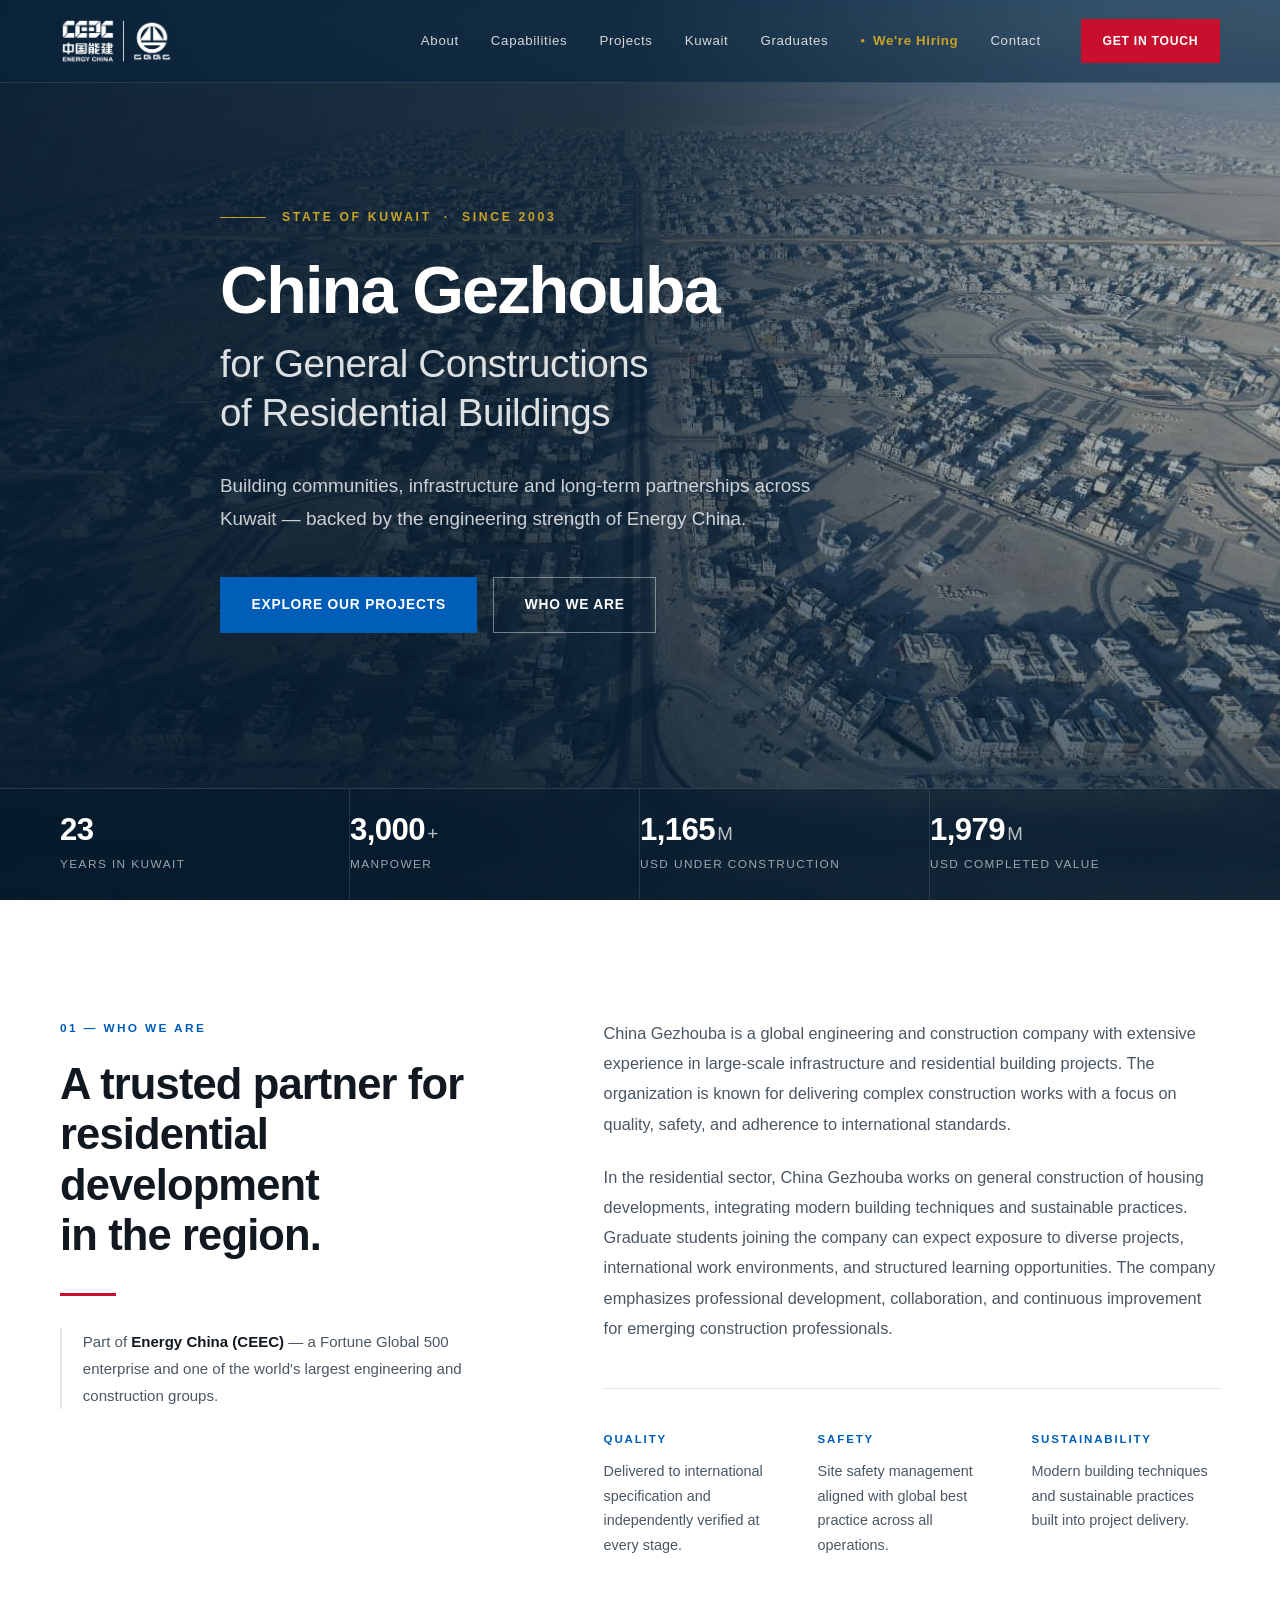
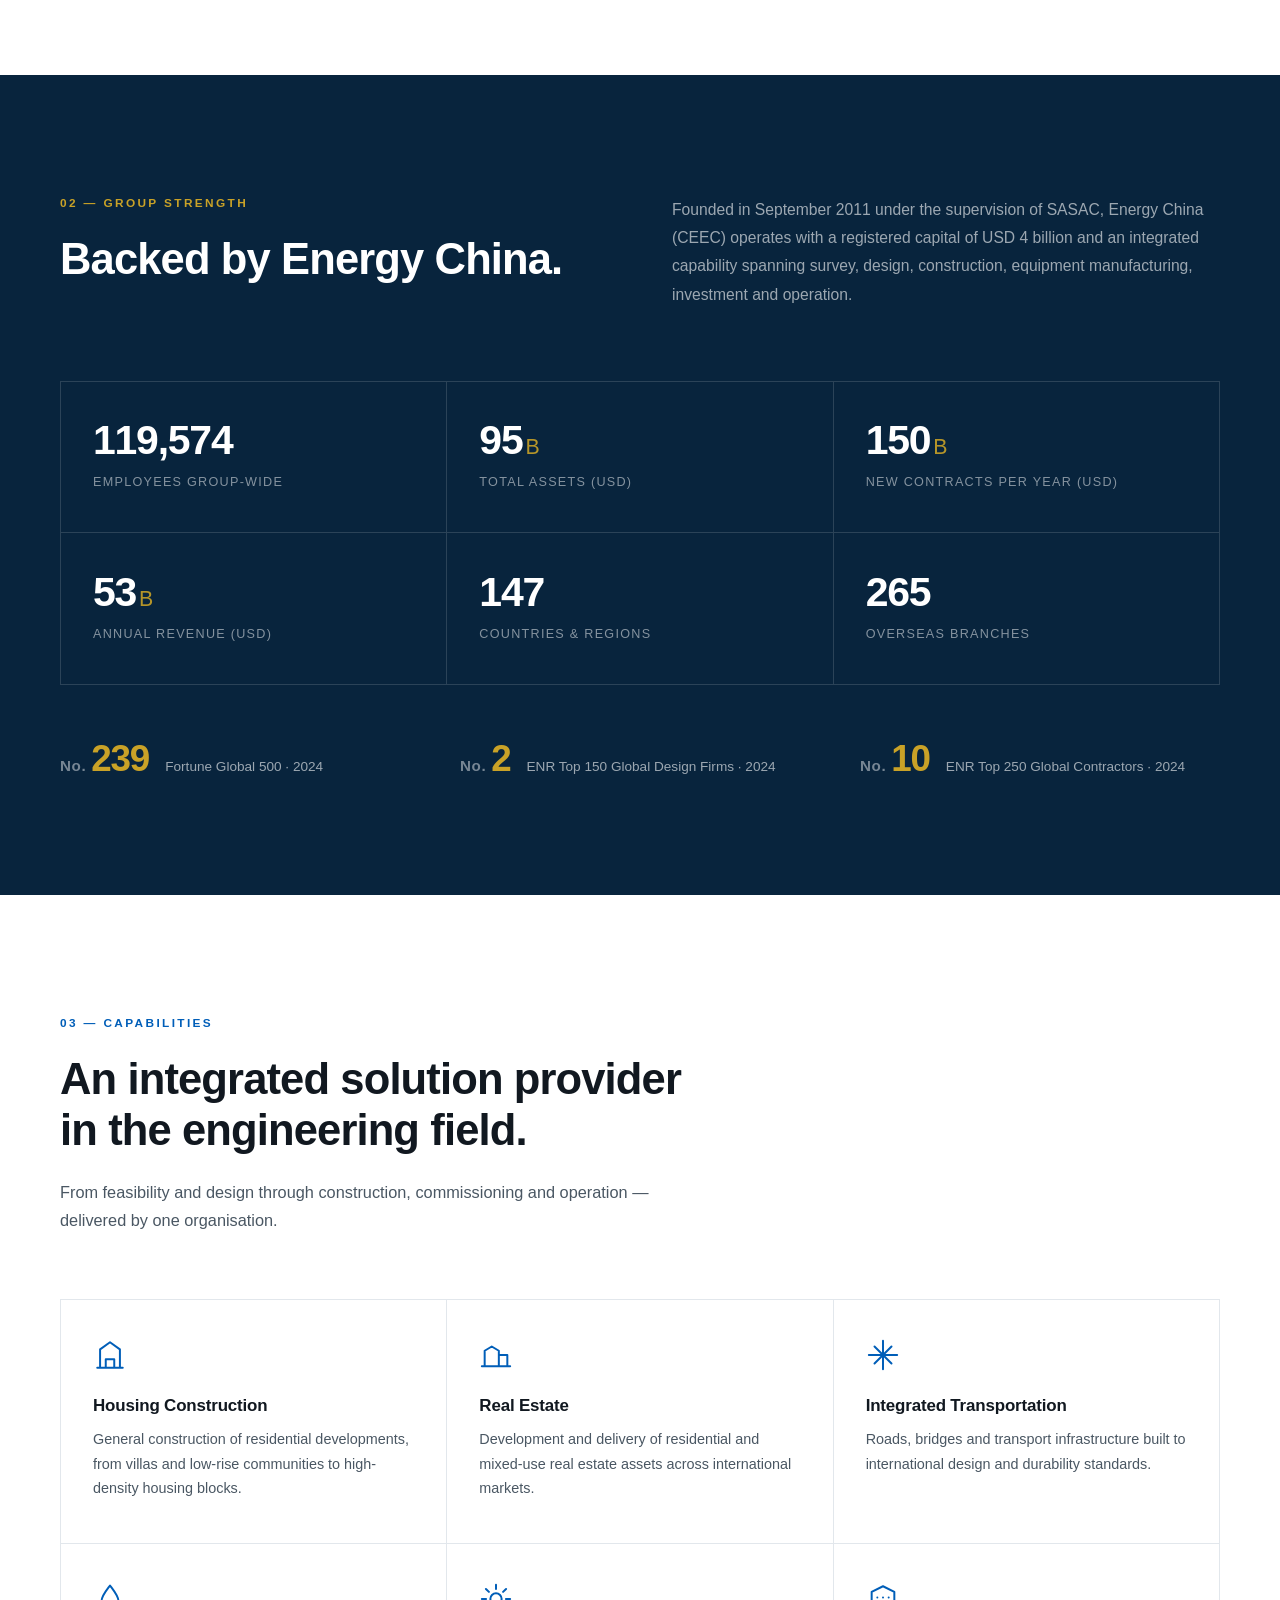
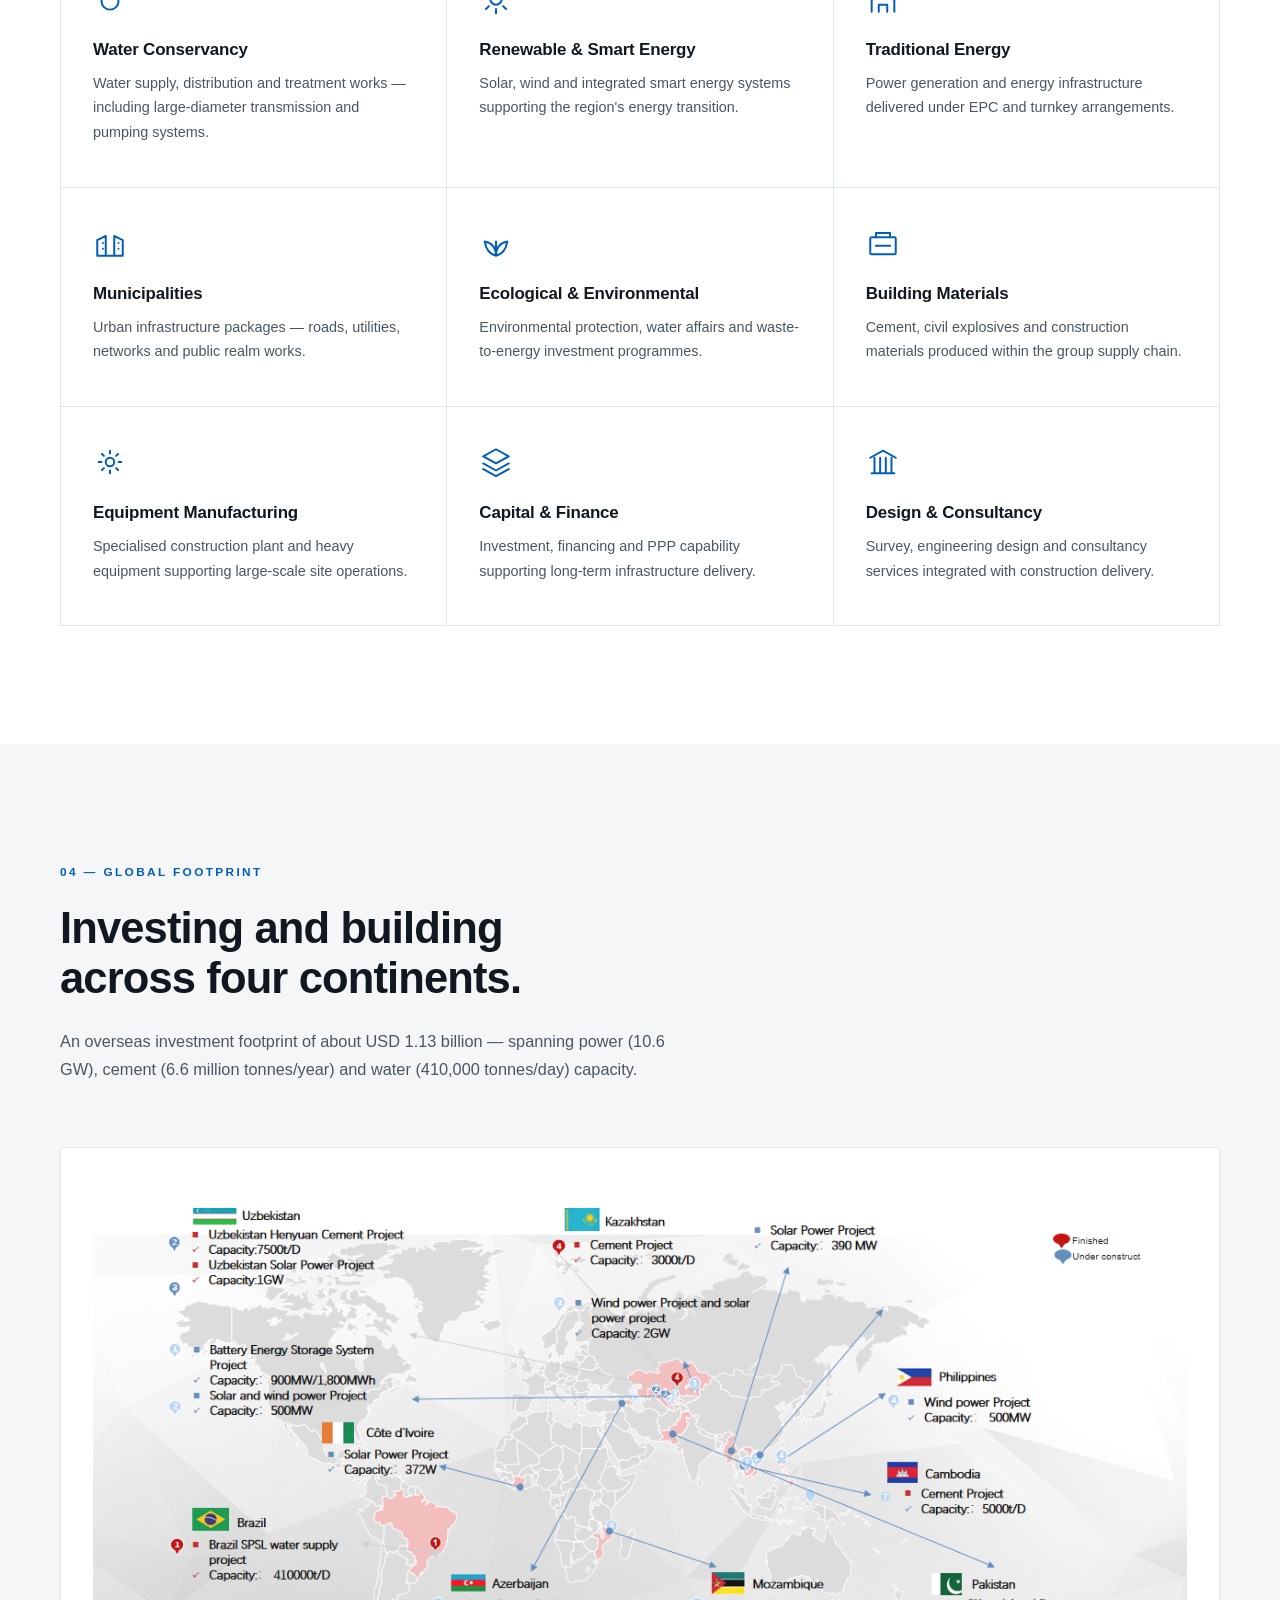
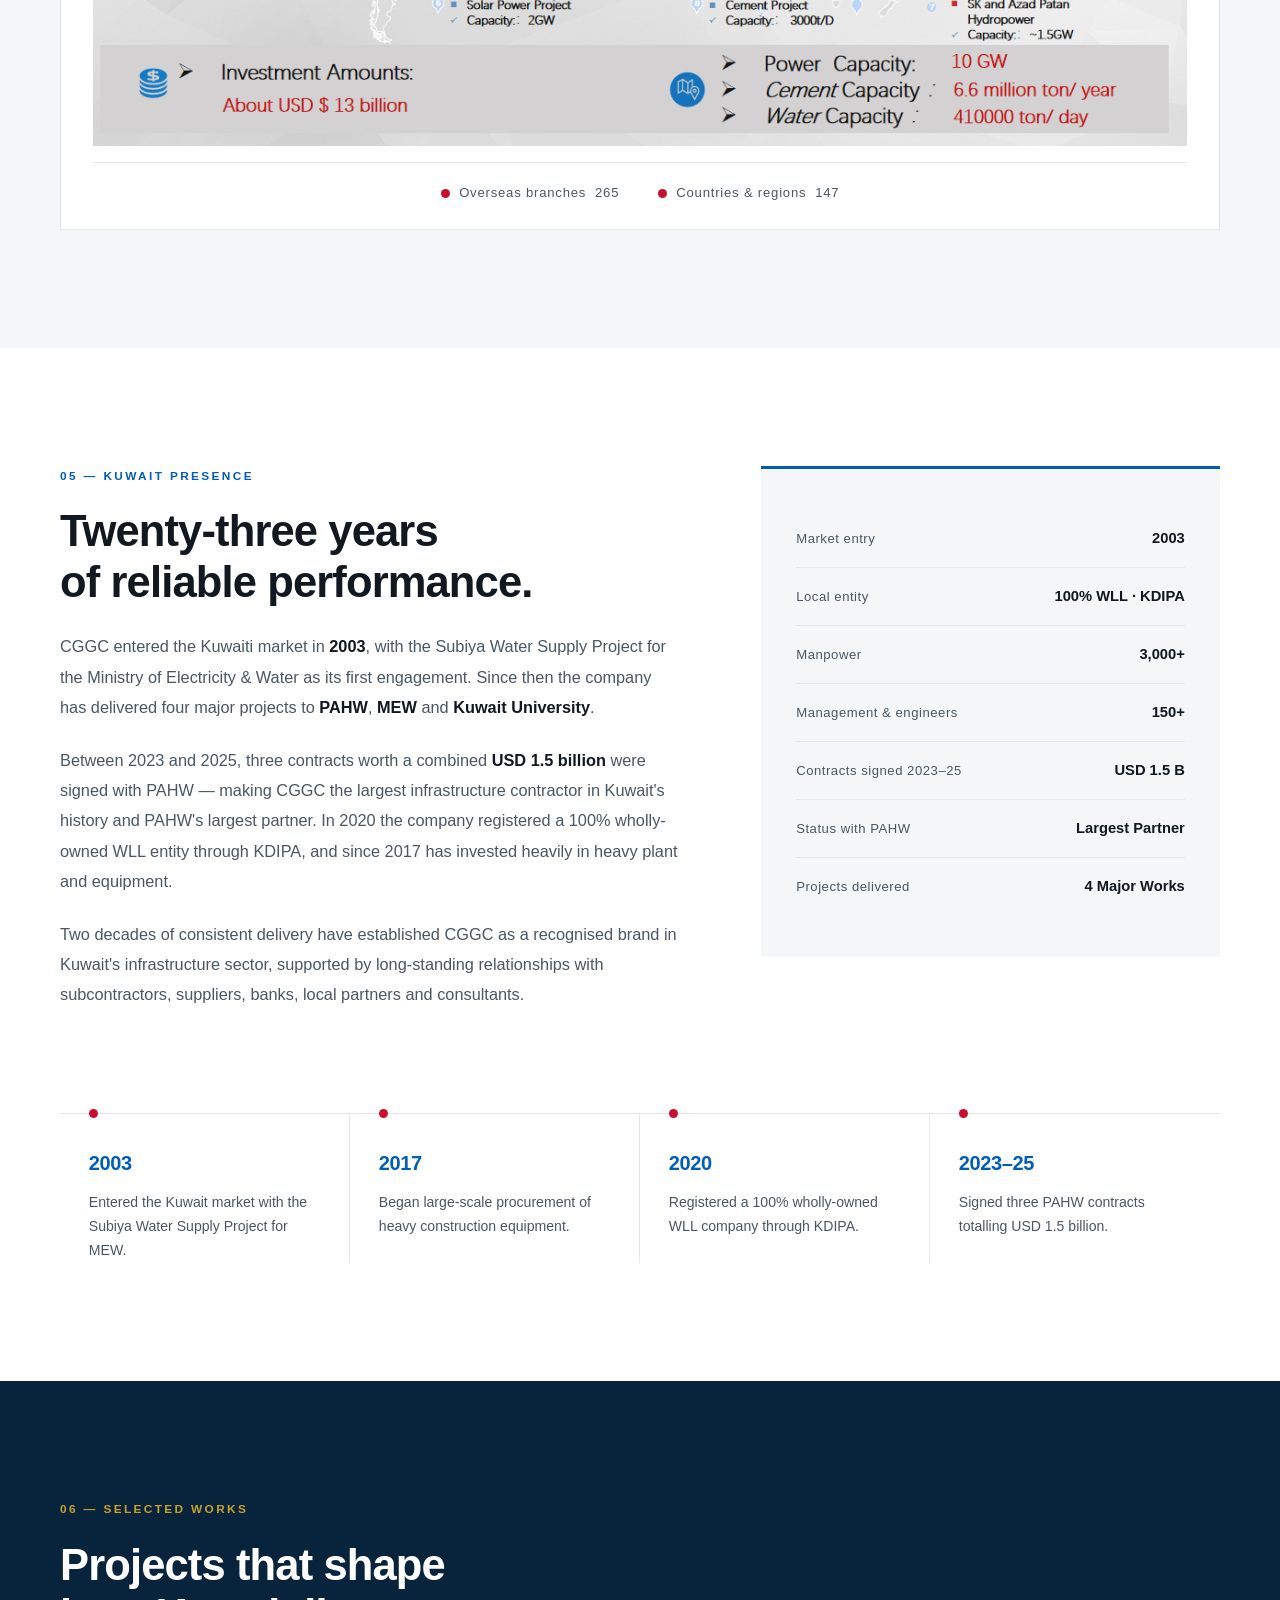
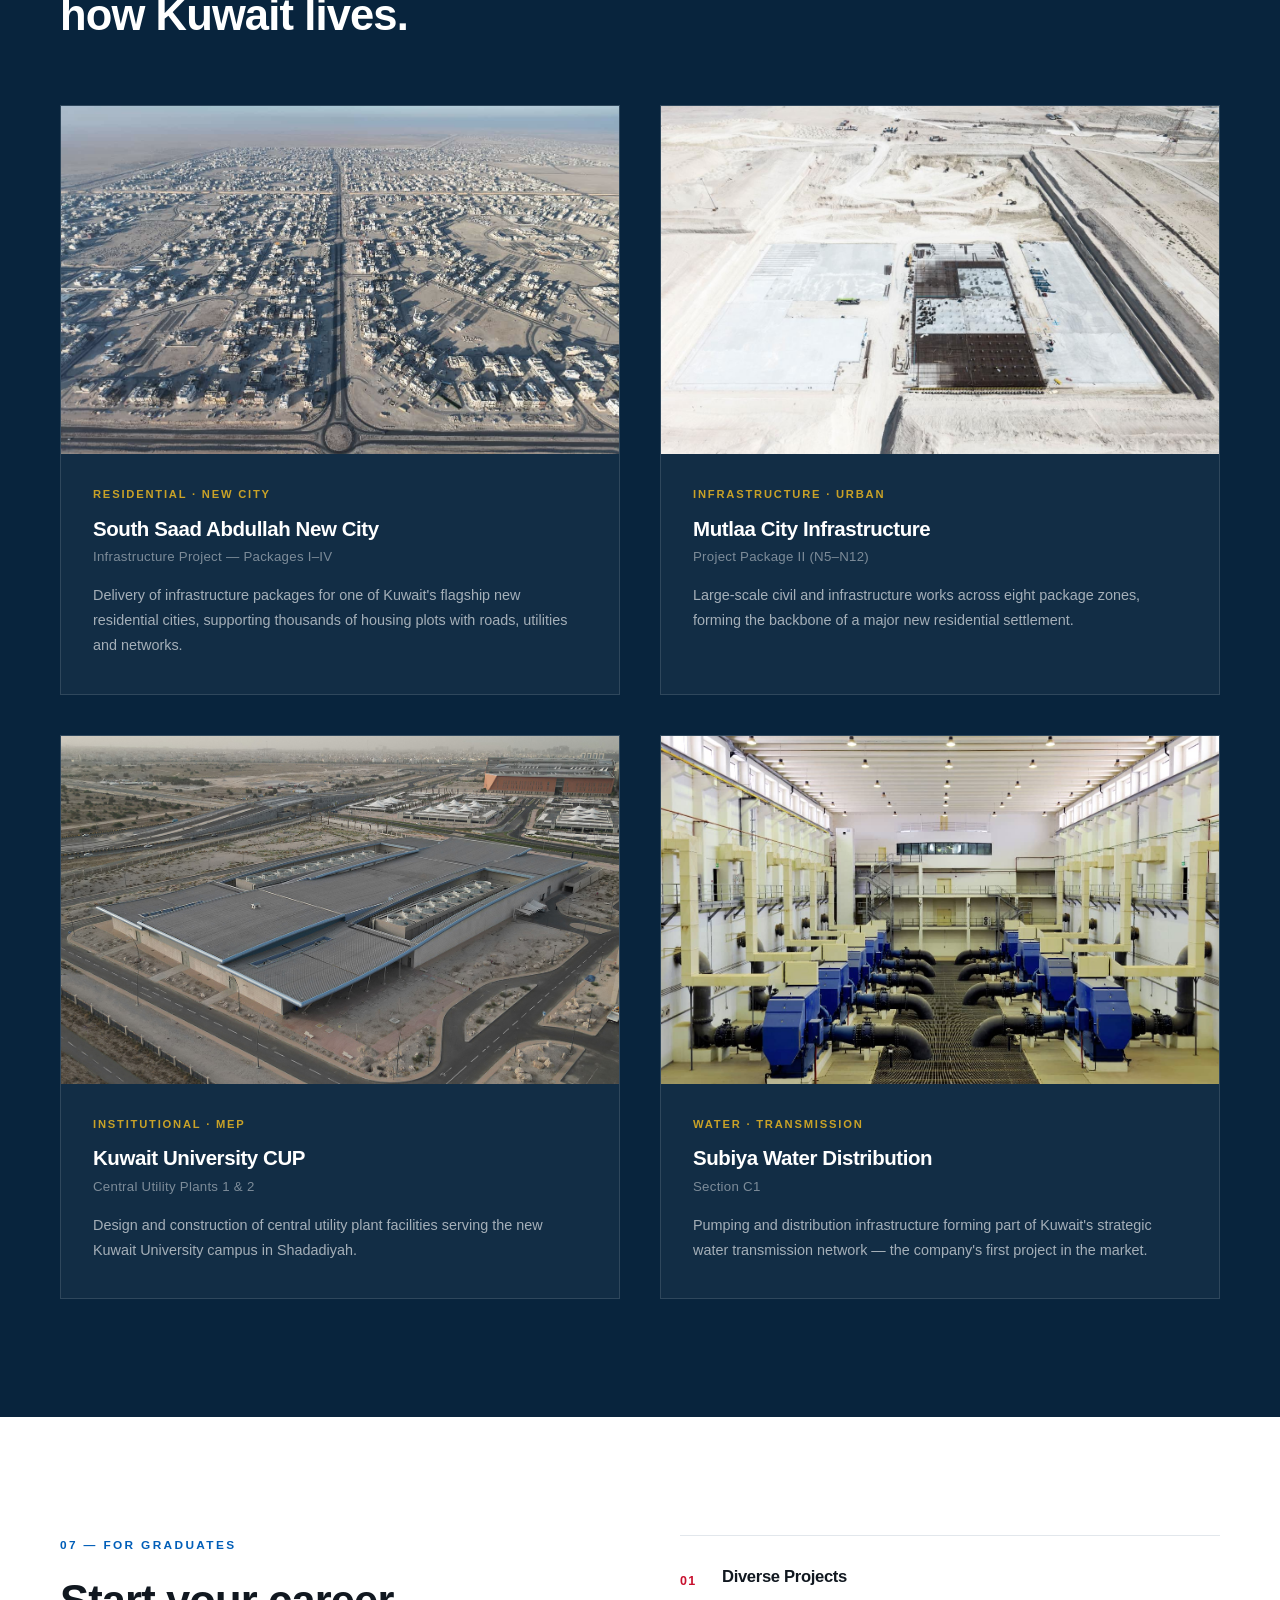
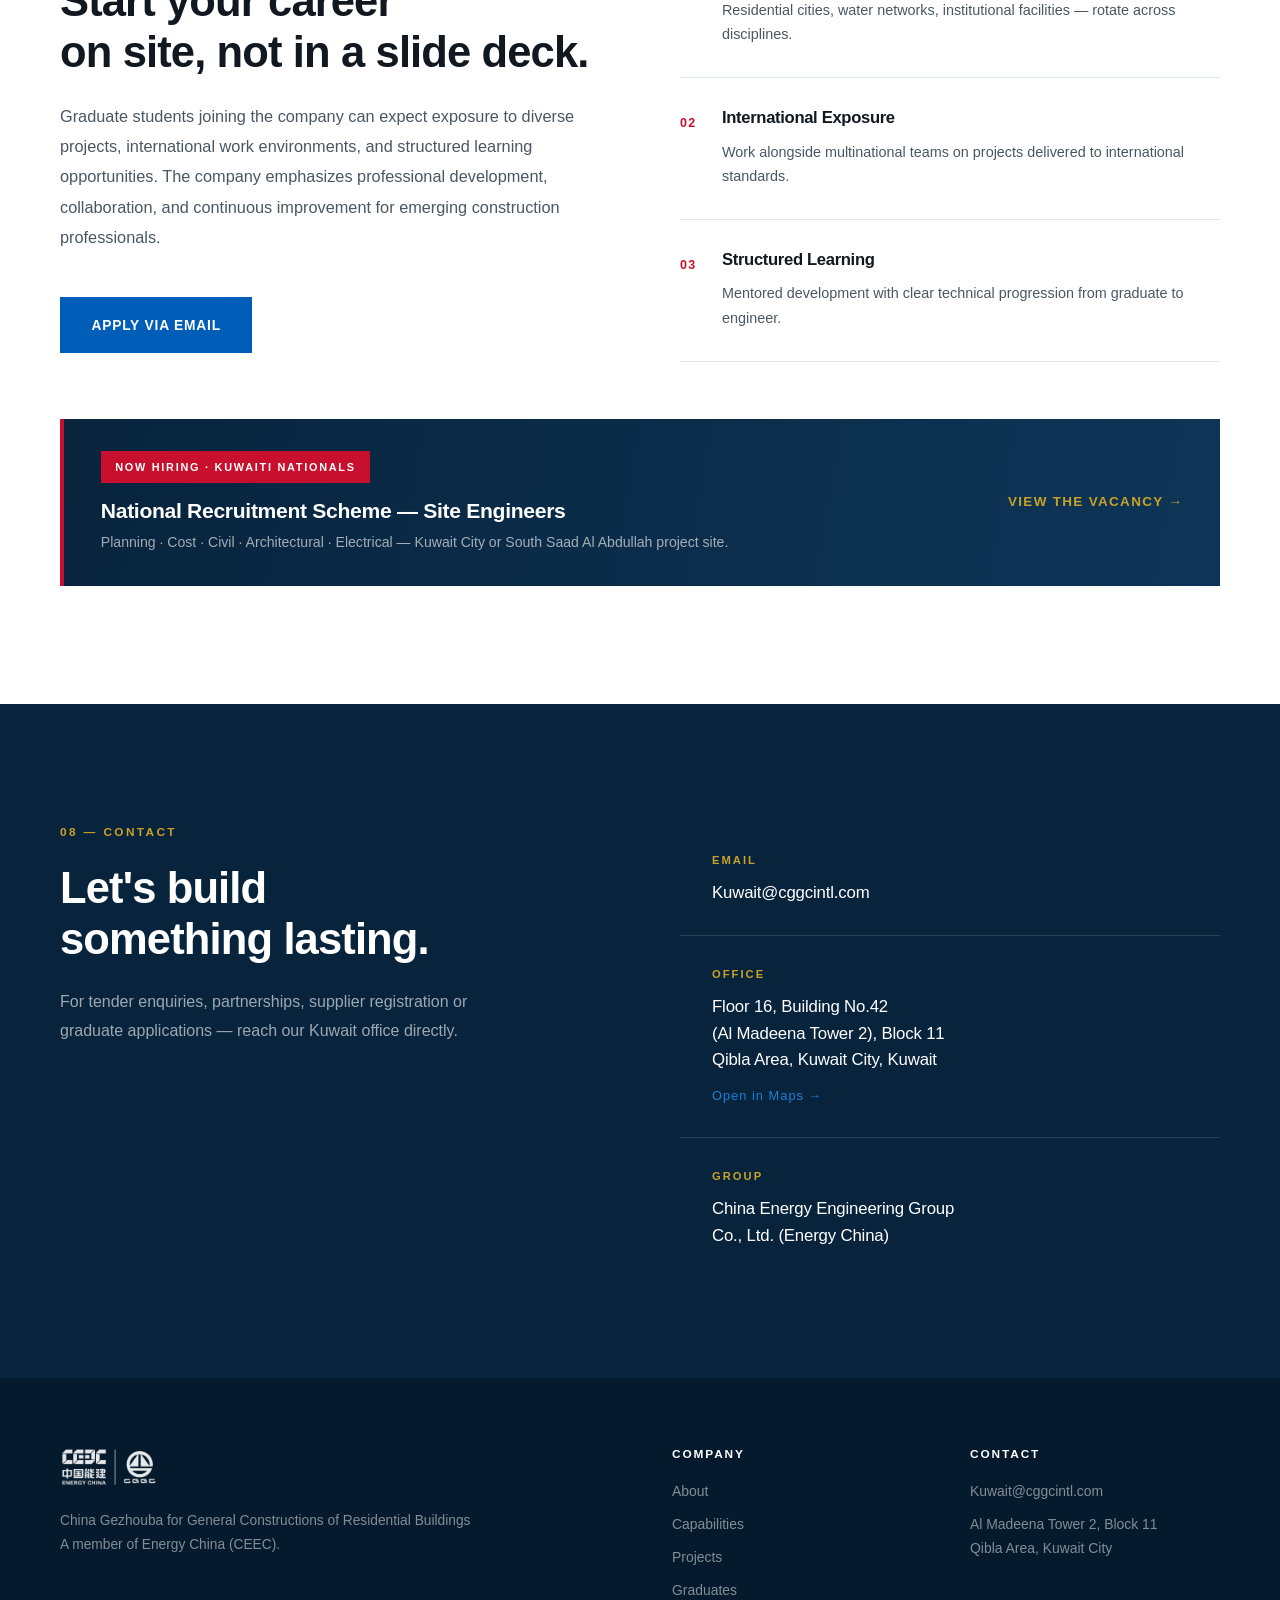
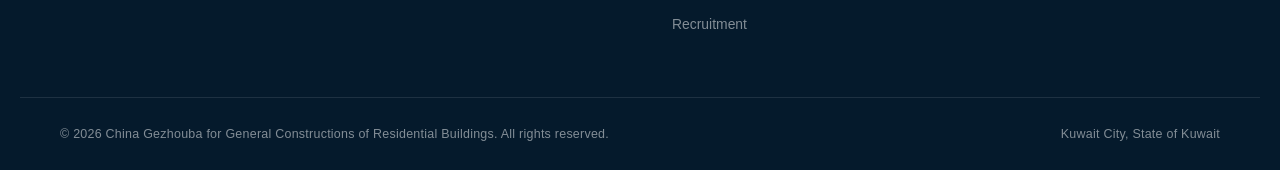
==== commit ba500a35: "Add National Recruitment Scheme careers page for Kuwaiti site engineers" ====
--- a/index.html
+++ b/index.html
@@ -28,6 +28,7 @@
       <a href="#projects">Projects</a>
       <a href="#kuwait">Kuwait</a>
       <a href="#careers">Graduates</a>
+      <a href="recruit.html" class="nav-hiring">We're Hiring</a>
       <a href="#contact">Contact</a>
     </nav>
     <a href="#contact" class="btn btn-sm btn-accent header-cta">Get in Touch</a>
@@ -311,6 +312,15 @@
         <div class="ccard reveal"><span class="cnum">03</span><h4>Structured Learning</h4><p>Mentored development with clear technical progression from graduate to engineer.</p></div>
       </div>
     </div>
+
+    <a href="recruit.html" class="hiring-banner reveal">
+      <div class="hb-left">
+        <span class="hb-badge">Now Hiring · Kuwaiti Nationals</span>
+        <h3>National Recruitment Scheme — Site Engineers</h3>
+        <p>Planning · Cost · Civil · Architectural · Electrical — Kuwait City or South Saad Al Abdullah project site.</p>
+      </div>
+      <span class="hb-cta">View the Vacancy →</span>
+    </a>
   </div>
 </section>
 
@@ -356,6 +366,7 @@
         <a href="#capabilities">Capabilities</a>
         <a href="#projects">Projects</a>
         <a href="#careers">Graduates</a>
+        <a href="recruit.html">Recruitment</a>
       </div>
       <div>
         <h5>Contact</h5>
--- a/styles.css
+++ b/styles.css
@@ -315,6 +315,37 @@
   .footer-bottom{padding:1.4rem 22px;flex-direction:column;gap:.4rem}
 }
 
+/* ---------- Hiring banner (Careers) ---------- */
+.hiring-banner{
+  display:flex;align-items:center;justify-content:space-between;gap:2rem;
+  margin-top:3.6rem;padding:2rem 2.3rem;
+  background:linear-gradient(100deg,var(--navy) 0%,var(--navy-soft) 100%);
+  border-left:4px solid var(--red);
+  transition:transform .3s var(--ease),box-shadow .3s var(--ease);
+}
+.hiring-banner:hover{transform:translateY(-3px);box-shadow:0 20px 46px rgba(8,36,61,.22)}
+.hb-badge{
+  display:inline-block;font-size:.68rem;font-weight:700;letter-spacing:.16em;
+  text-transform:uppercase;color:#fff;background:var(--red);
+  padding:.4rem .9rem;margin-bottom:1rem;
+}
+.hiring-banner h3{color:#fff;font-size:1.32rem;margin-bottom:.5rem;letter-spacing:-.015em}
+.hiring-banner p{font-size:.88rem;color:rgba(255,255,255,.62);line-height:1.65}
+.hb-cta{
+  flex:0 0 auto;font-size:.84rem;font-weight:600;letter-spacing:.1em;
+  text-transform:uppercase;color:var(--gold);white-space:nowrap;
+  transition:transform .3s var(--ease);
+}
+.hiring-banner:hover .hb-cta{transform:translateX(6px)}
+@media(max-width:760px){
+  .hiring-banner{flex-direction:column;align-items:flex-start;gap:1.4rem;padding:1.8rem 1.6rem}
+}
+
+/* ---------- Nav hiring pill ---------- */
+.nav a.nav-hiring{color:var(--gold);font-weight:600}
+.nav a.nav-hiring::before{content:"●";font-size:.5rem;margin-right:.45rem;vertical-align:.18em}
+.nav a.nav-hiring::after{background:var(--red)}
+
 /* ---------- Reveal animation ---------- */
 .reveal{opacity:0;transform:translateY(26px);transition:opacity .8s var(--ease),transform .8s var(--ease)}
 .reveal.in{opacity:1;transform:none}
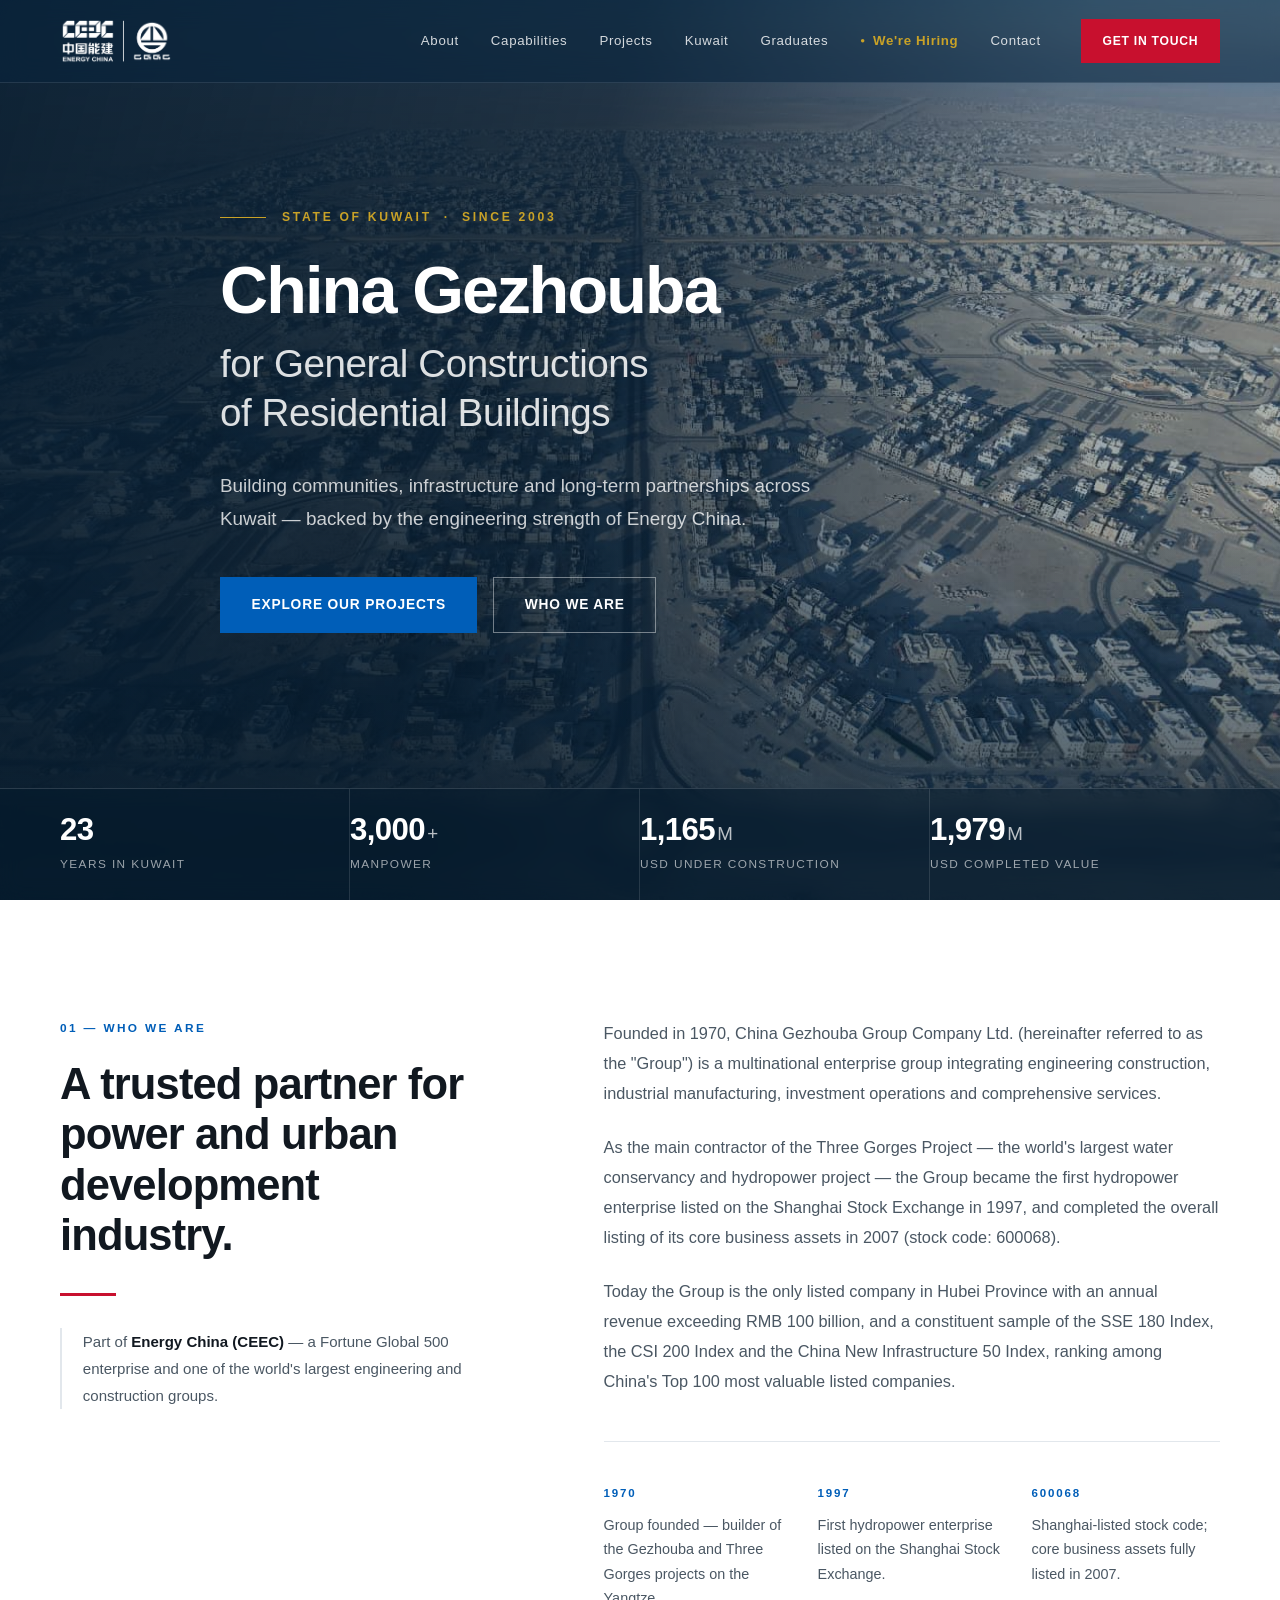
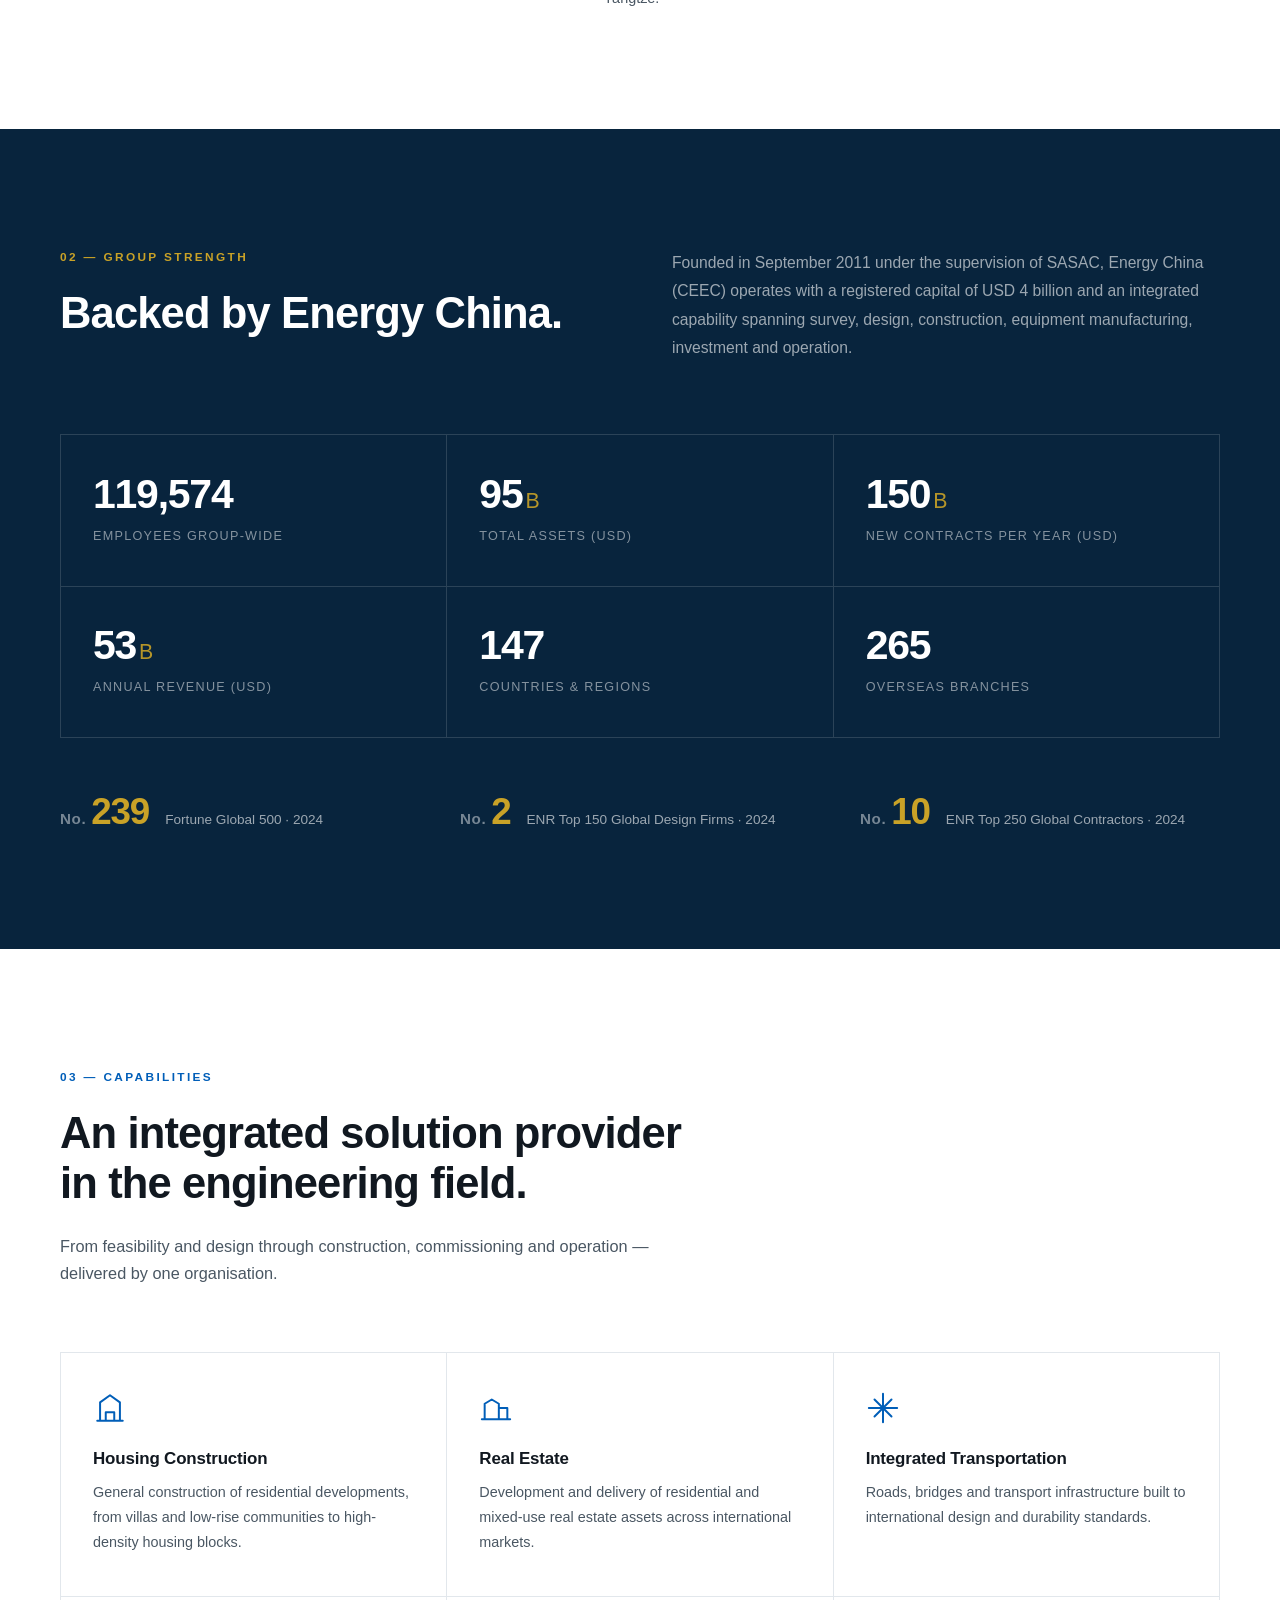
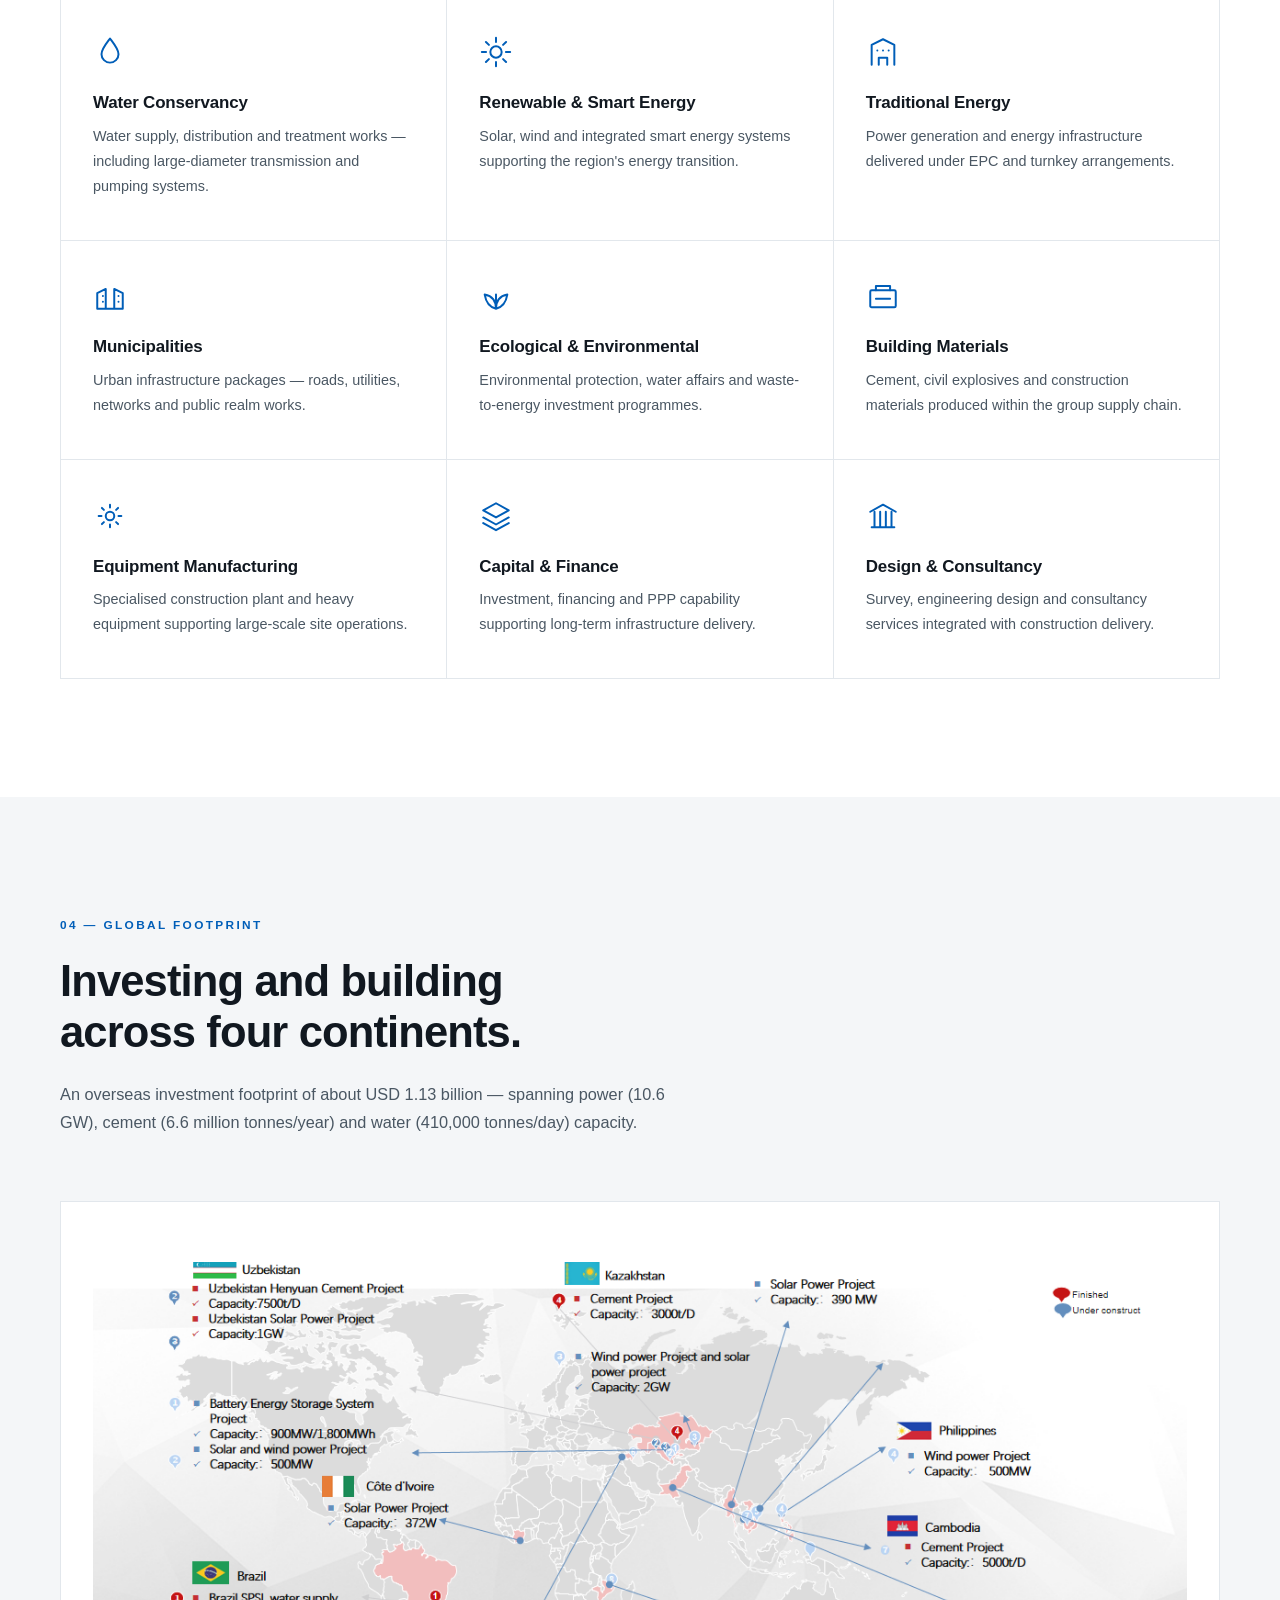
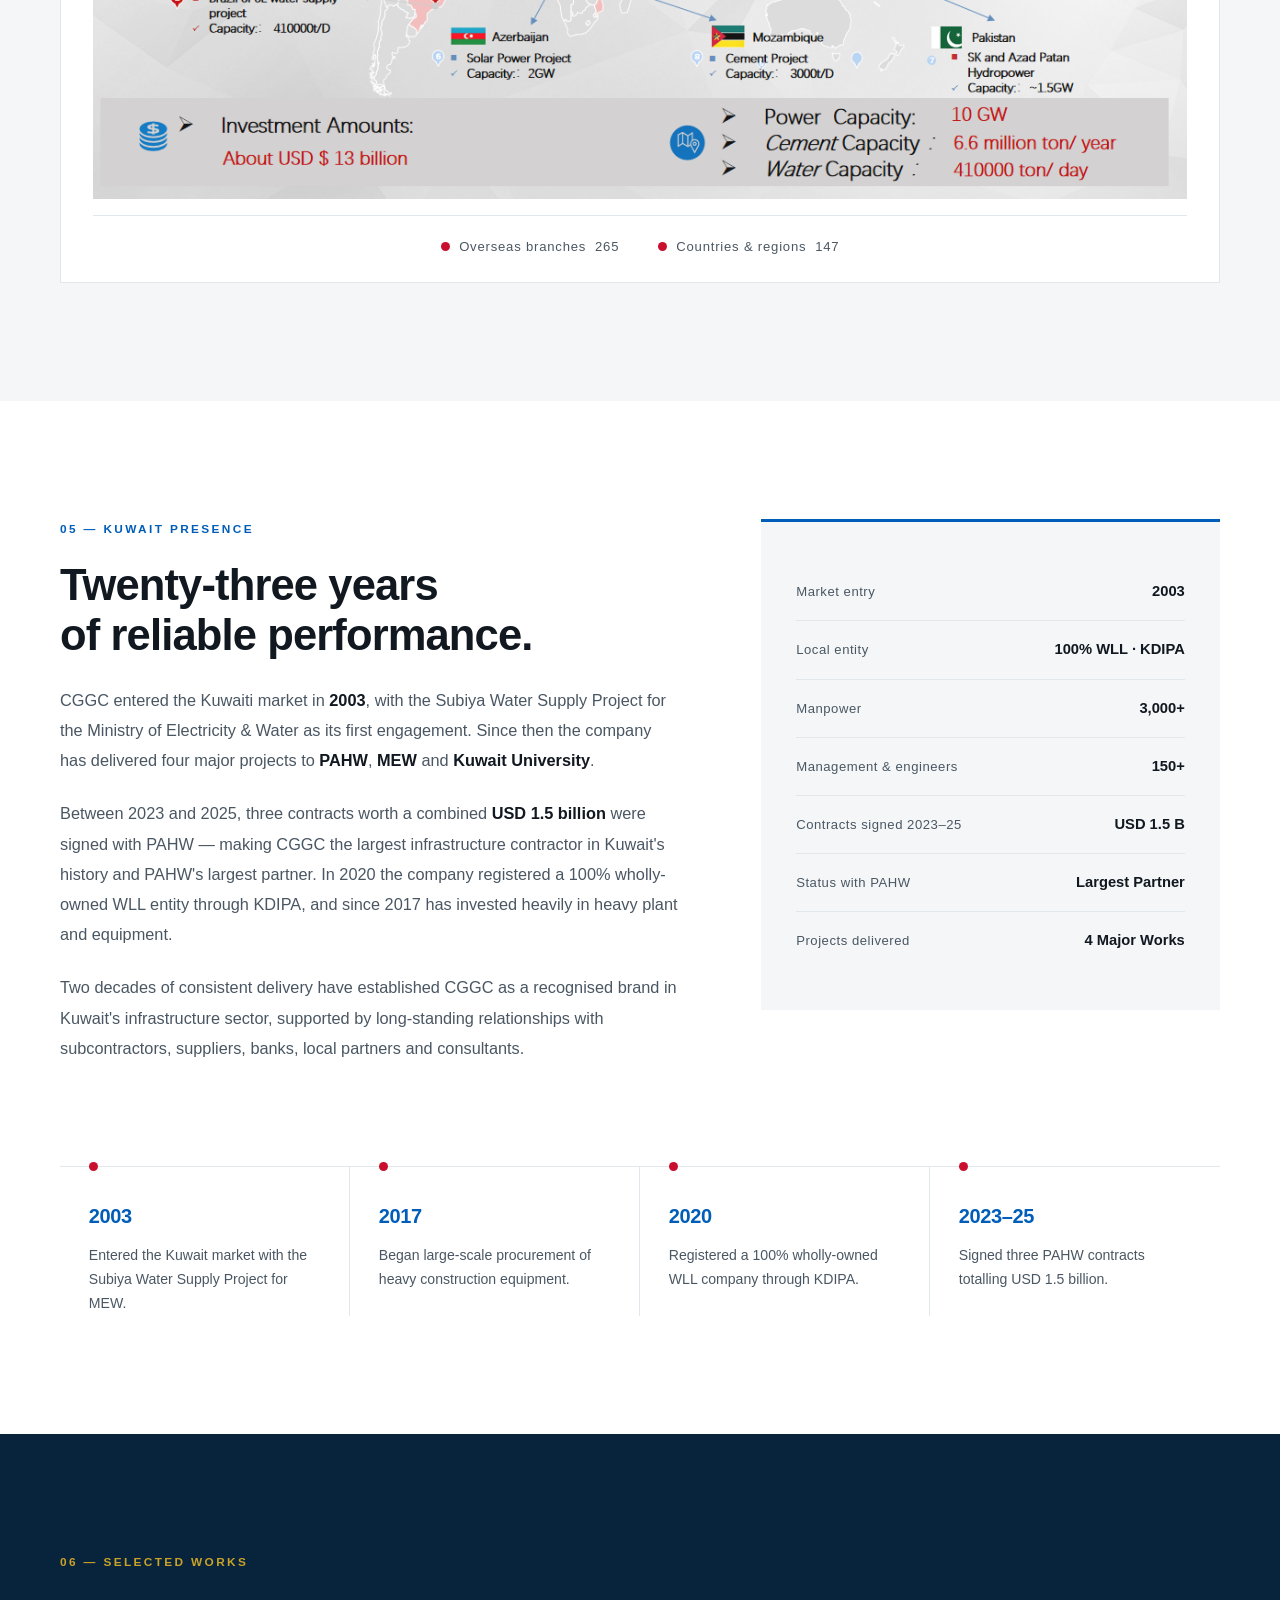
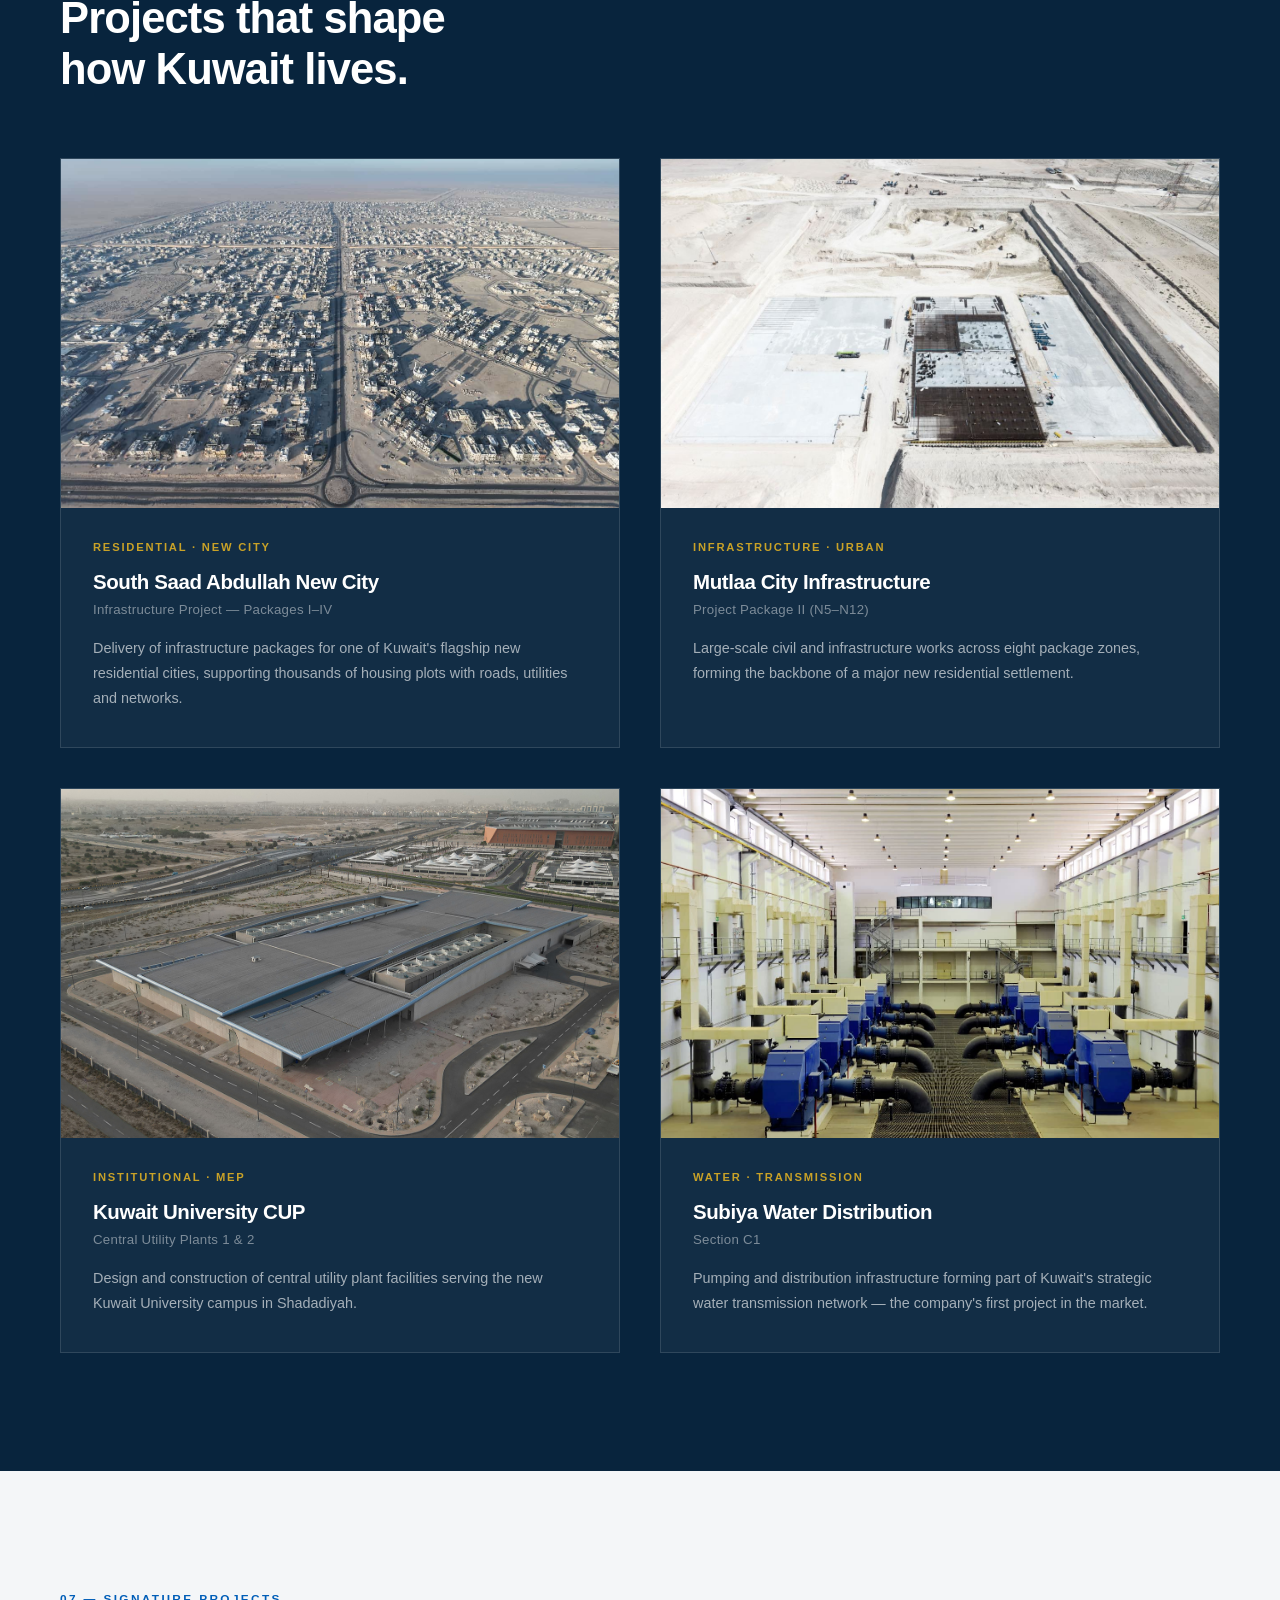
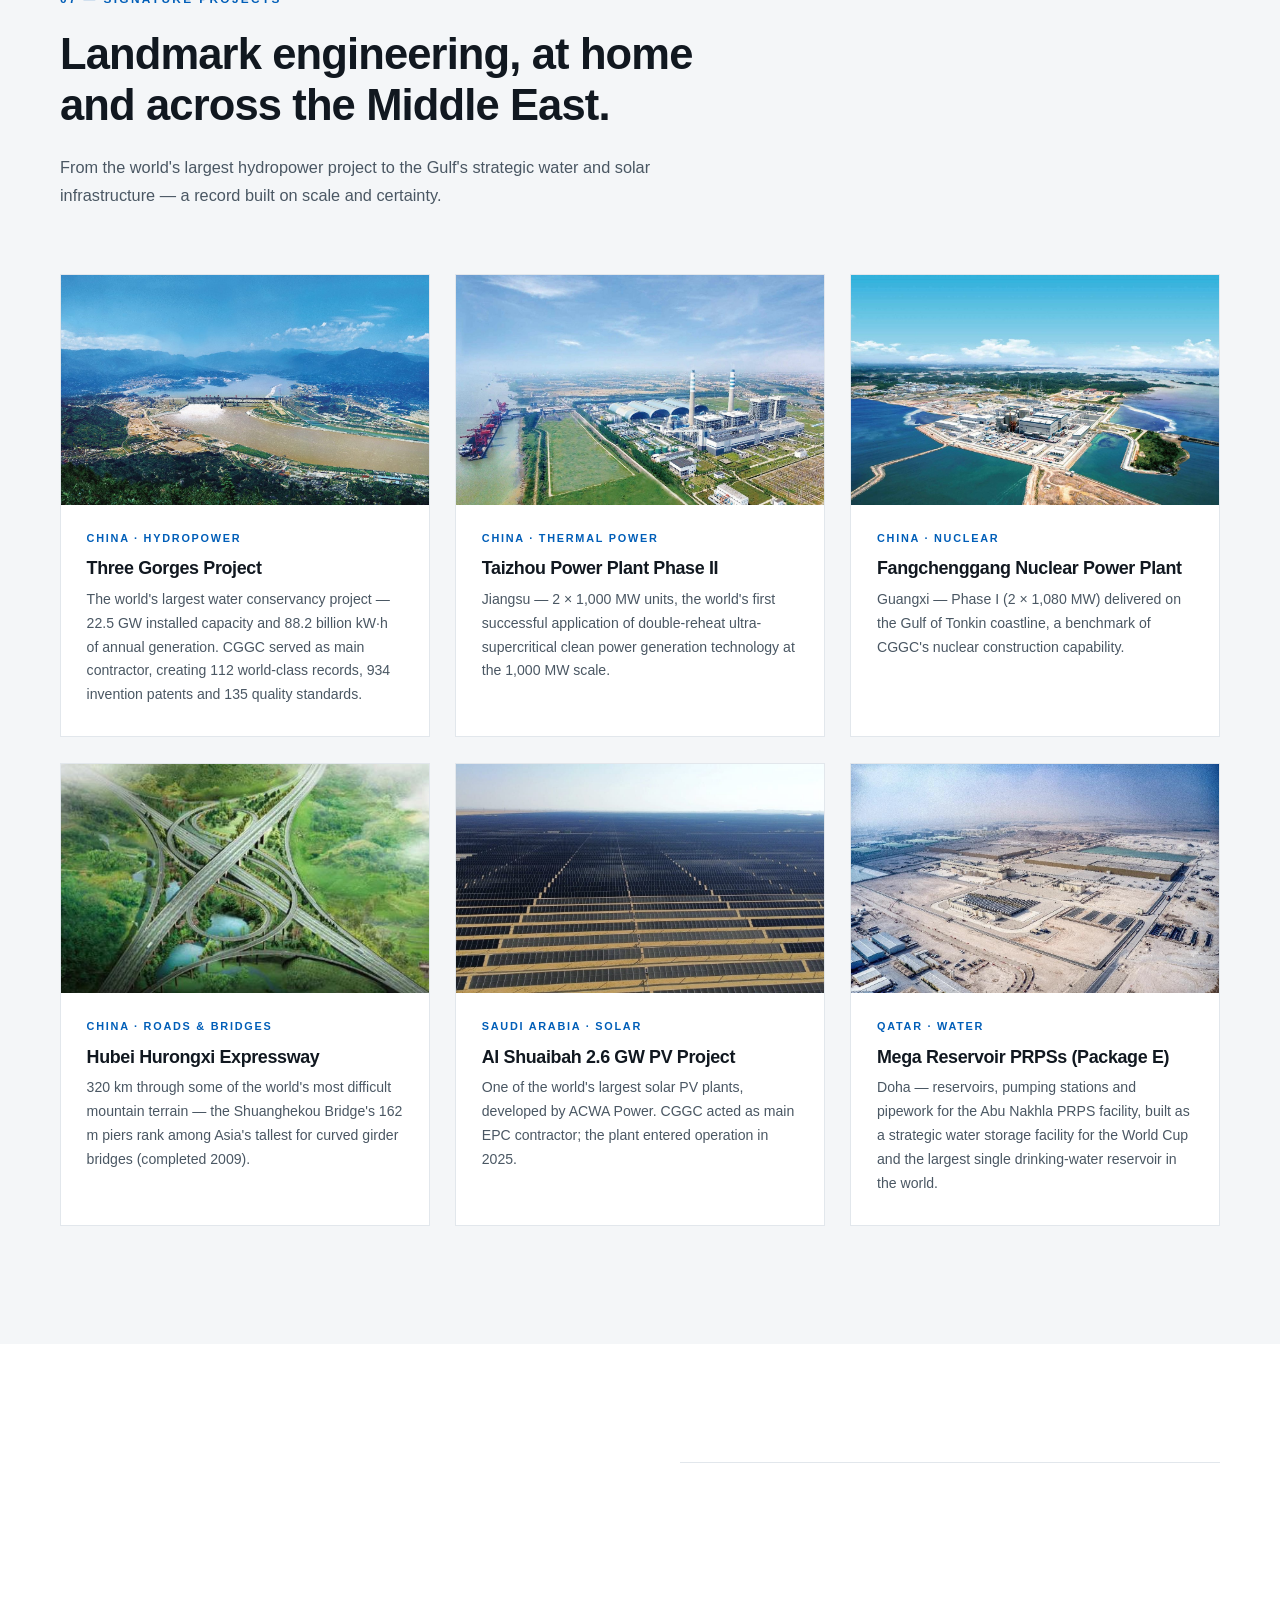
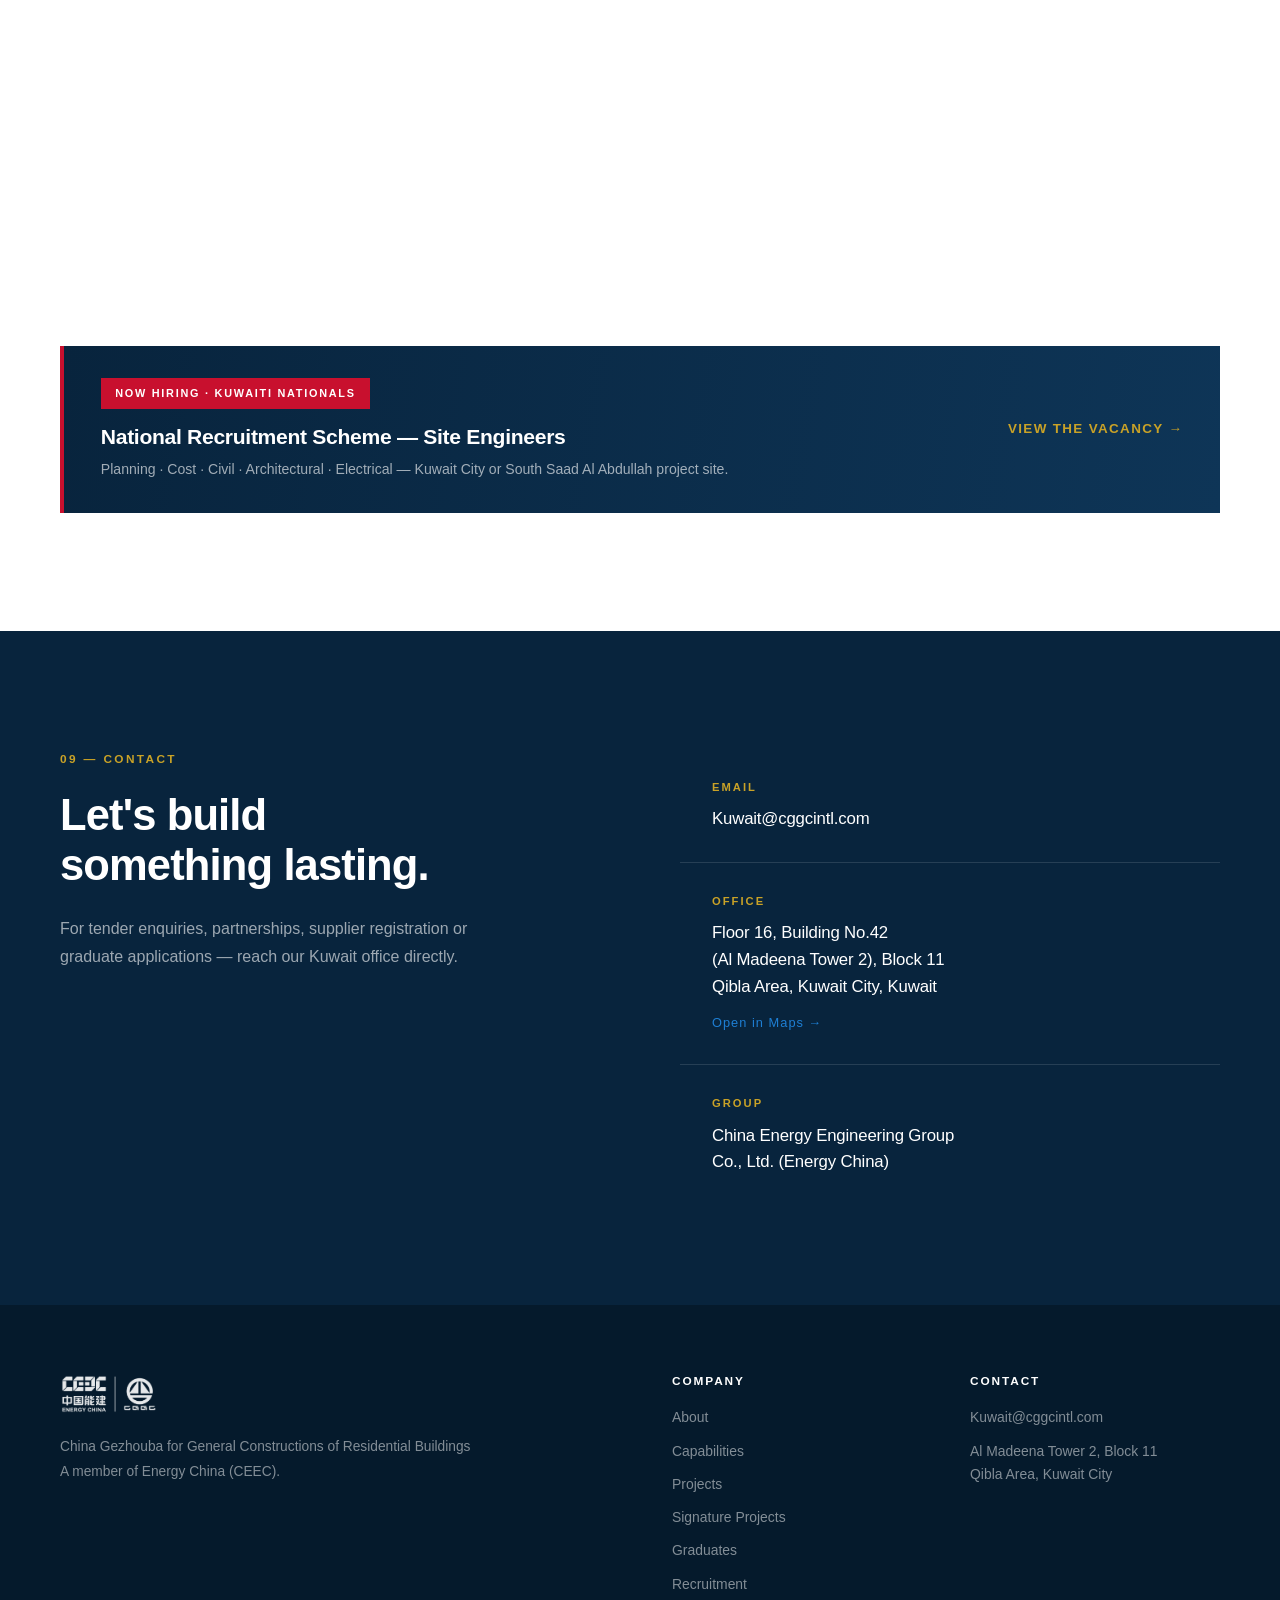
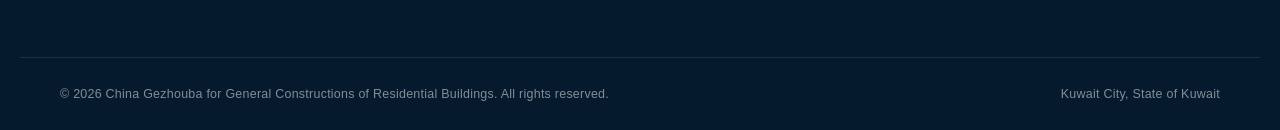
==== commit 43adc39a: "Update positioning to power & urban development; add Group profile and worldwide signature projects" ====
--- a/index.html
+++ b/index.html
@@ -67,17 +67,18 @@
     <div class="about-grid">
       <div class="about-left reveal">
         <p class="section-label">01 — Who We Are</p>
-        <h2 class="section-title">A trusted partner for<br>residential development<br>in the region.</h2>
+        <h2 class="section-title">A trusted partner for<br>power and urban development<br>industry.</h2>
         <div class="rule"></div>
         <p class="about-note">Part of <strong>Energy China (CEEC)</strong> — a Fortune Global 500 enterprise and one of the world's largest engineering and construction groups.</p>
       </div>
       <div class="about-right reveal">
-        <p class="about-body">China Gezhouba is a global engineering and construction company with extensive experience in large-scale infrastructure and residential building projects. The organization is known for delivering complex construction works with a focus on quality, safety, and adherence to international standards.</p>
-        <p class="about-body">In the residential sector, China Gezhouba works on general construction of housing developments, integrating modern building techniques and sustainable practices. Graduate students joining the company can expect exposure to diverse projects, international work environments, and structured learning opportunities. The company emphasizes professional development, collaboration, and continuous improvement for emerging construction professionals.</p>
+        <p class="about-body">Founded in 1970, China Gezhouba Group Company Ltd. (hereinafter referred to as the "Group") is a multinational enterprise group integrating engineering construction, industrial manufacturing, investment operations and comprehensive services.</p>
+        <p class="about-body">As the main contractor of the Three Gorges Project — the world's largest water conservancy and hydropower project — the Group became the first hydropower enterprise listed on the Shanghai Stock Exchange in 1997, and completed the overall listing of its core business assets in 2007 (stock code: 600068).</p>
+        <p class="about-body">Today the Group is the only listed company in Hubei Province with an annual revenue exceeding RMB 100 billion, and a constituent sample of the SSE 180 Index, the CSI 200 Index and the China New Infrastructure 50 Index, ranking among China's Top 100 most valuable listed companies.</p>
         <div class="about-pillars">
-          <div class="pillar"><span class="pillar-no">Quality</span><p>Delivered to international specification and independently verified at every stage.</p></div>
-          <div class="pillar"><span class="pillar-no">Safety</span><p>Site safety management aligned with global best practice across all operations.</p></div>
-          <div class="pillar"><span class="pillar-no">Sustainability</span><p>Modern building techniques and sustainable practices built into project delivery.</p></div>
+          <div class="pillar"><span class="pillar-no">1970</span><p>Group founded — builder of the Gezhouba and Three Gorges projects on the Yangtze.</p></div>
+          <div class="pillar"><span class="pillar-no">1997</span><p>First hydropower enterprise listed on the Shanghai Stock Exchange.</p></div>
+          <div class="pillar"><span class="pillar-no">600068</span><p>Shanghai-listed stock code; core business assets fully listed in 2007.</p></div>
         </div>
       </div>
     </div>
@@ -296,12 +297,79 @@
   </div>
 </section>
 
+<!-- ============ SIGNATURE PROJECTS WORLDWIDE ============ -->
+<section class="section section-mist" id="signature">
+  <div class="container">
+    <div class="section-head reveal">
+      <p class="section-label">07 — Signature Projects</p>
+      <h2 class="section-title">Landmark engineering, at home<br>and across the Middle East.</h2>
+      <p class="section-sub">From the world's largest hydropower project to the Gulf's strategic water and solar infrastructure — a record built on scale and certainty.</p>
+    </div>
+
+    <div class="sig-grid">
+      <article class="sig-card reveal">
+        <div class="sig-media"><img src="assets/img/sig-three-gorges.jpg" alt="Three Gorges Project on the Yangtze River" loading="lazy"></div>
+        <div class="sig-body">
+          <p class="sig-tag">China · Hydropower</p>
+          <h3>Three Gorges Project</h3>
+          <p class="sig-desc">The world's largest water conservancy project — 22.5 GW installed capacity and 88.2 billion kW·h of annual generation. CGGC served as main contractor, creating 112 world-class records, 934 invention patents and 135 quality standards.</p>
+        </div>
+      </article>
+
+      <article class="sig-card reveal">
+        <div class="sig-media"><img src="assets/img/sig-taizhou.jpg" alt="Taizhou Power Plant Phase II, Jiangsu" loading="lazy"></div>
+        <div class="sig-body">
+          <p class="sig-tag">China · Thermal Power</p>
+          <h3>Taizhou Power Plant Phase II</h3>
+          <p class="sig-desc">Jiangsu — 2 × 1,000 MW units, the world's first successful application of double-reheat ultra-supercritical clean power generation technology at the 1,000 MW scale.</p>
+        </div>
+      </article>
+
+      <article class="sig-card reveal">
+        <div class="sig-media"><img src="assets/img/sig-fangchenggang.jpg" alt="Fangchenggang Nuclear Power Plant Phase I, Guangxi" loading="lazy"></div>
+        <div class="sig-body">
+          <p class="sig-tag">China · Nuclear</p>
+          <h3>Fangchenggang Nuclear Power Plant</h3>
+          <p class="sig-desc">Guangxi — Phase I (2 × 1,080 MW) delivered on the Gulf of Tonkin coastline, a benchmark of CGGC's nuclear construction capability.</p>
+        </div>
+      </article>
+
+      <article class="sig-card reveal">
+        <div class="sig-media"><img src="assets/img/sig-hurongxi.jpg" alt="Hubei Hurongxi Expressway mountain interchange" loading="lazy"></div>
+        <div class="sig-body">
+          <p class="sig-tag">China · Roads &amp; Bridges</p>
+          <h3>Hubei Hurongxi Expressway</h3>
+          <p class="sig-desc">320 km through some of the world's most difficult mountain terrain — the Shuanghekou Bridge's 162 m piers rank among Asia's tallest for curved girder bridges (completed 2009).</p>
+        </div>
+      </article>
+
+      <article class="sig-card reveal">
+        <div class="sig-media"><img src="assets/img/sig-alshuaibah.jpg" alt="Al Shuaibah 2.6 GW solar PV plant, Saudi Arabia" loading="lazy"></div>
+        <div class="sig-body">
+          <p class="sig-tag">Saudi Arabia · Solar</p>
+          <h3>Al Shuaibah 2.6 GW PV Project</h3>
+          <p class="sig-desc">One of the world's largest solar PV plants, developed by ACWA Power. CGGC acted as main EPC contractor; the plant entered operation in 2025.</p>
+        </div>
+      </article>
+
+      <article class="sig-card reveal">
+        <div class="sig-media"><img src="assets/img/sig-doha-reservoir.jpg" alt="Mega Reservoir PRPSs Package E, Doha, Qatar" loading="lazy"></div>
+        <div class="sig-body">
+          <p class="sig-tag">Qatar · Water</p>
+          <h3>Mega Reservoir PRPSs (Package E)</h3>
+          <p class="sig-desc">Doha — reservoirs, pumping stations and pipework for the Abu Nakhla PRPS facility, built as a strategic water storage facility for the World Cup and the largest single drinking-water reservoir in the world.</p>
+        </div>
+      </article>
+    </div>
+  </div>
+</section>
+
 <!-- ============ CAREERS / GRADUATES ============ -->
 <section class="section" id="careers">
   <div class="container">
     <div class="careers-grid">
       <div class="careers-copy reveal">
-        <p class="section-label">07 — For Graduates</p>
+        <p class="section-label">08 — For Graduates</p>
         <h2 class="section-title">Start your career<br>on site, not in a slide deck.</h2>
         <p class="about-body">Graduate students joining the company can expect exposure to diverse projects, international work environments, and structured learning opportunities. The company emphasizes professional development, collaboration, and continuous improvement for emerging construction professionals.</p>
         <a href="mailto:Kuwait@cggcintl.com?subject=Graduate%20Programme%20Enquiry" class="btn btn-primary">Apply via Email</a>
@@ -329,7 +397,7 @@
   <div class="container">
     <div class="contact-grid">
       <div class="reveal">
-        <p class="section-label light">08 — Contact</p>
+        <p class="section-label light">09 — Contact</p>
         <h2 class="section-title light">Let's build<br>something lasting.</h2>
         <p class="contact-lead">For tender enquiries, partnerships, supplier registration or graduate applications — reach our Kuwait office directly.</p>
       </div>
@@ -365,6 +433,7 @@
         <a href="#about">About</a>
         <a href="#capabilities">Capabilities</a>
         <a href="#projects">Projects</a>
+        <a href="#signature">Signature Projects</a>
         <a href="#careers">Graduates</a>
         <a href="recruit.html">Recruitment</a>
       </div>
--- a/styles.css
+++ b/styles.css
@@ -354,3 +354,17 @@
   .hero-bg{animation:none}
   html{scroll-behavior:auto}
 }
+
+/* ---------- Signature Projects (light section) ---------- */
+.sig-grid{display:grid;grid-template-columns:repeat(3,1fr);gap:1.6rem}
+.sig-card{background:#fff;border:1px solid var(--line);overflow:hidden;display:flex;flex-direction:column;transition:border-color .35s,transform .35s var(--ease),box-shadow .35s}
+.sig-card:hover{border-color:rgba(0,94,184,.45);transform:translateY(-4px);box-shadow:0 18px 40px rgba(8,36,61,.10)}
+.sig-media{aspect-ratio:16/10;overflow:hidden;background:var(--navy-deep)}
+.sig-media img{width:100%;height:100%;object-fit:cover;transition:transform .8s var(--ease);filter:saturate(.95)}
+.sig-card:hover .sig-media img{transform:scale(1.05)}
+.sig-body{padding:1.5rem 1.6rem 1.8rem;display:flex;flex-direction:column;flex:1}
+.sig-tag{font-size:.68rem;font-weight:700;letter-spacing:.16em;text-transform:uppercase;color:var(--blue);margin-bottom:.7rem}
+.sig-body h3{font-size:1.12rem;margin-bottom:.55rem}
+.sig-desc{font-size:.88rem;line-height:1.7;color:var(--body)}
+@media(max-width:1080px){.sig-grid{grid-template-columns:1fr 1fr;gap:1.4rem}}
+@media(max-width:700px){.sig-grid{grid-template-columns:1fr;gap:1.4rem}}
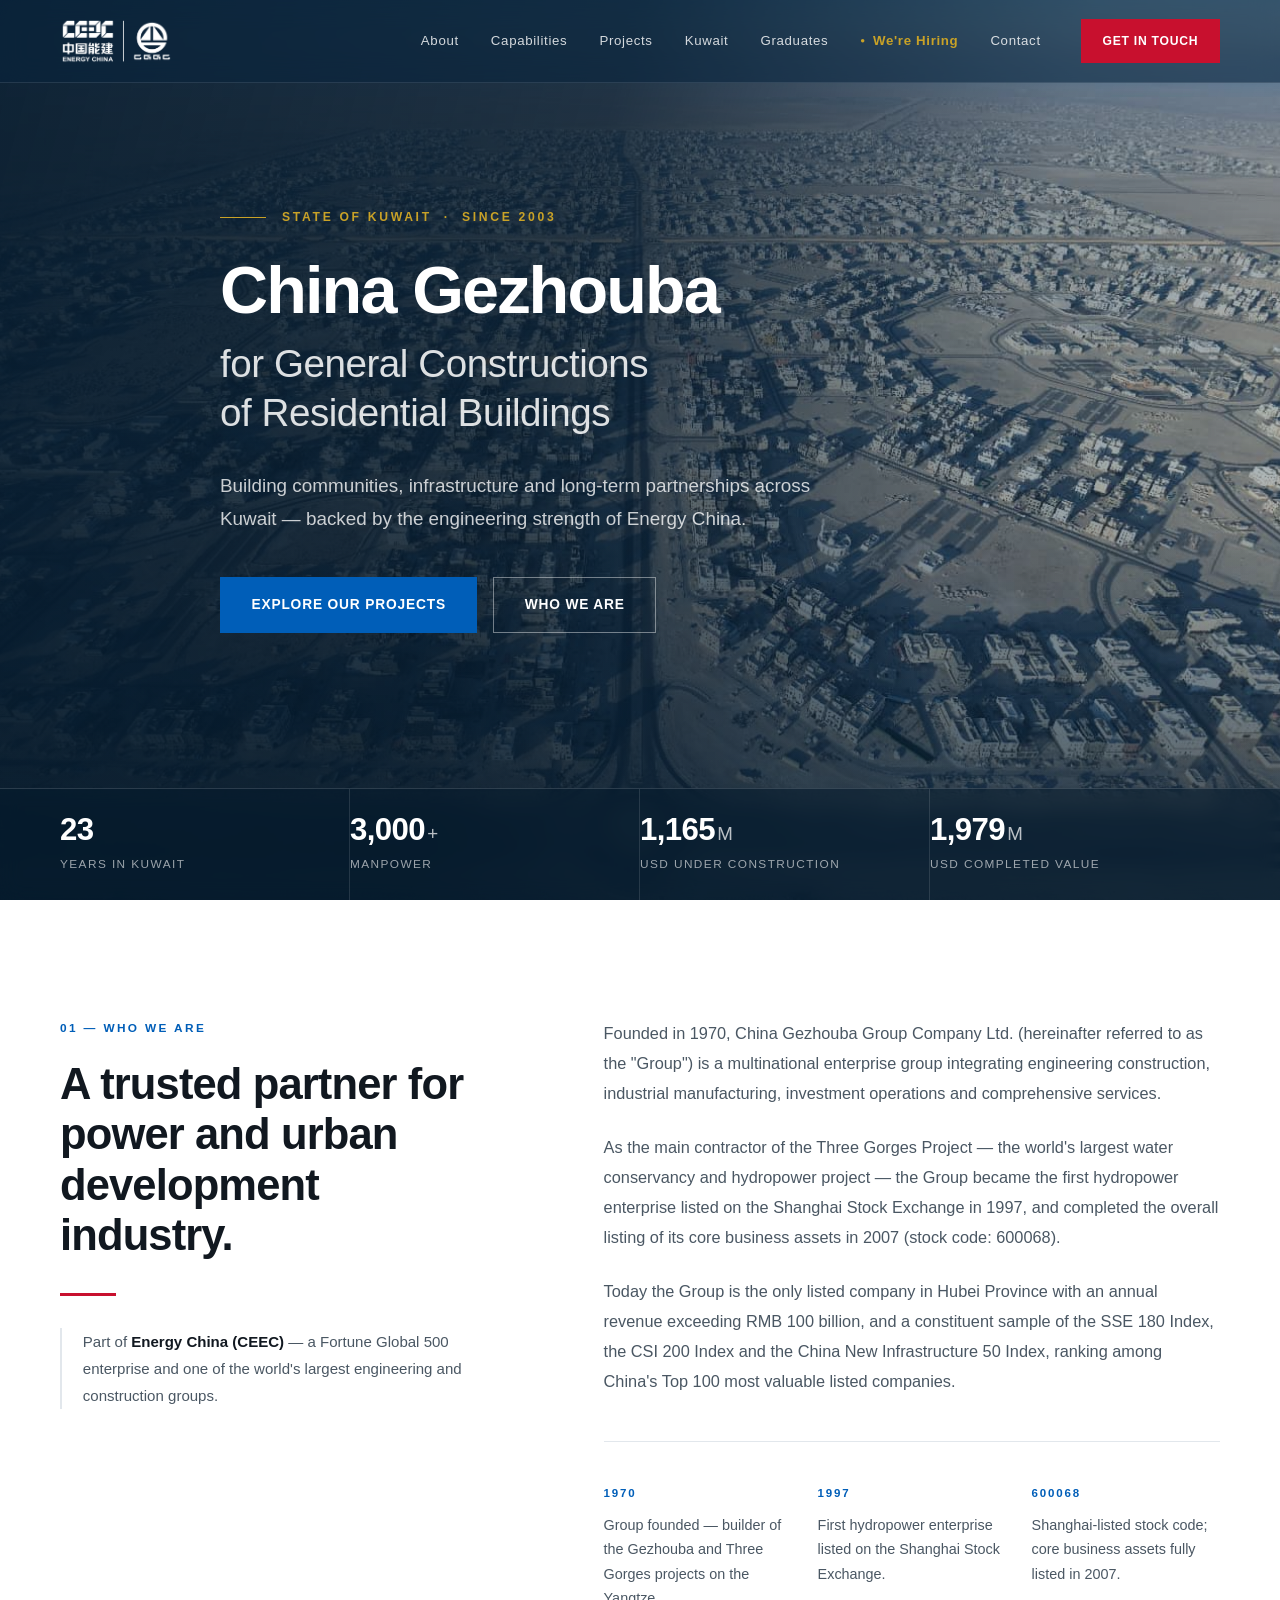
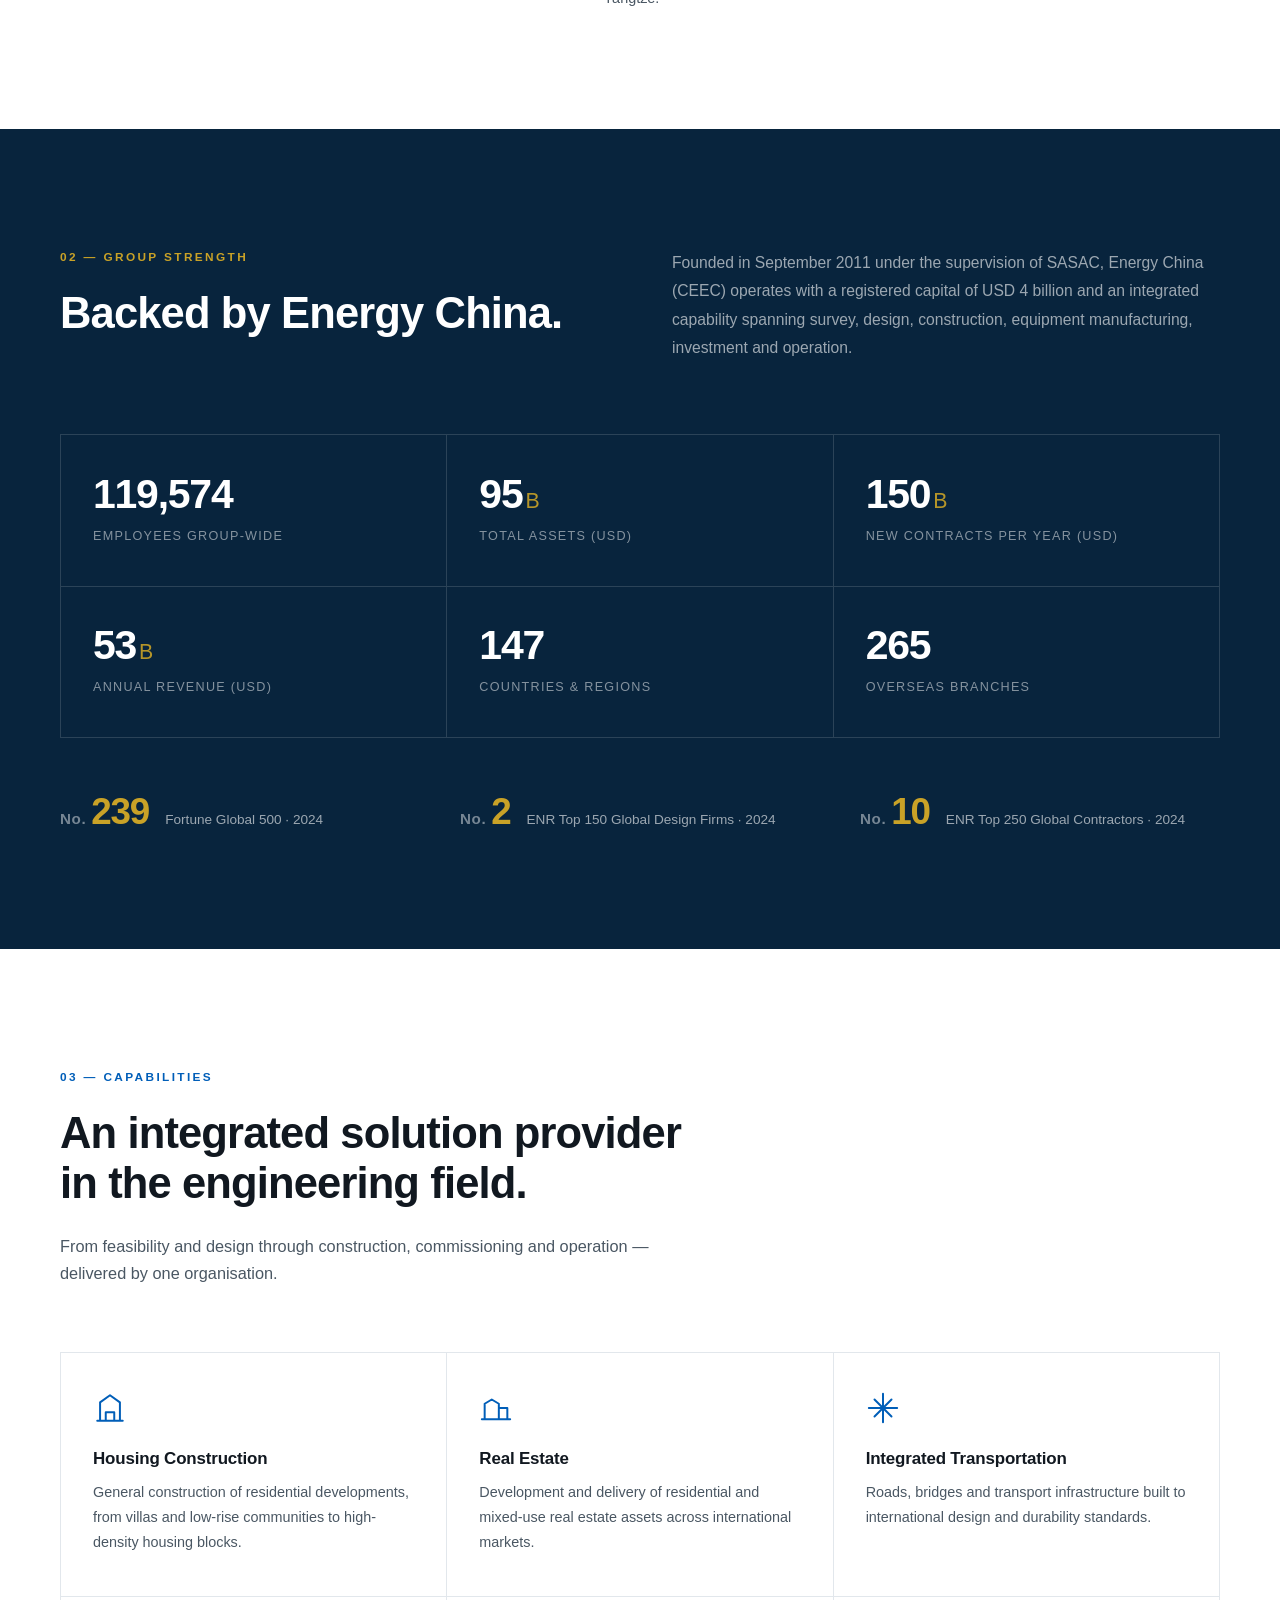
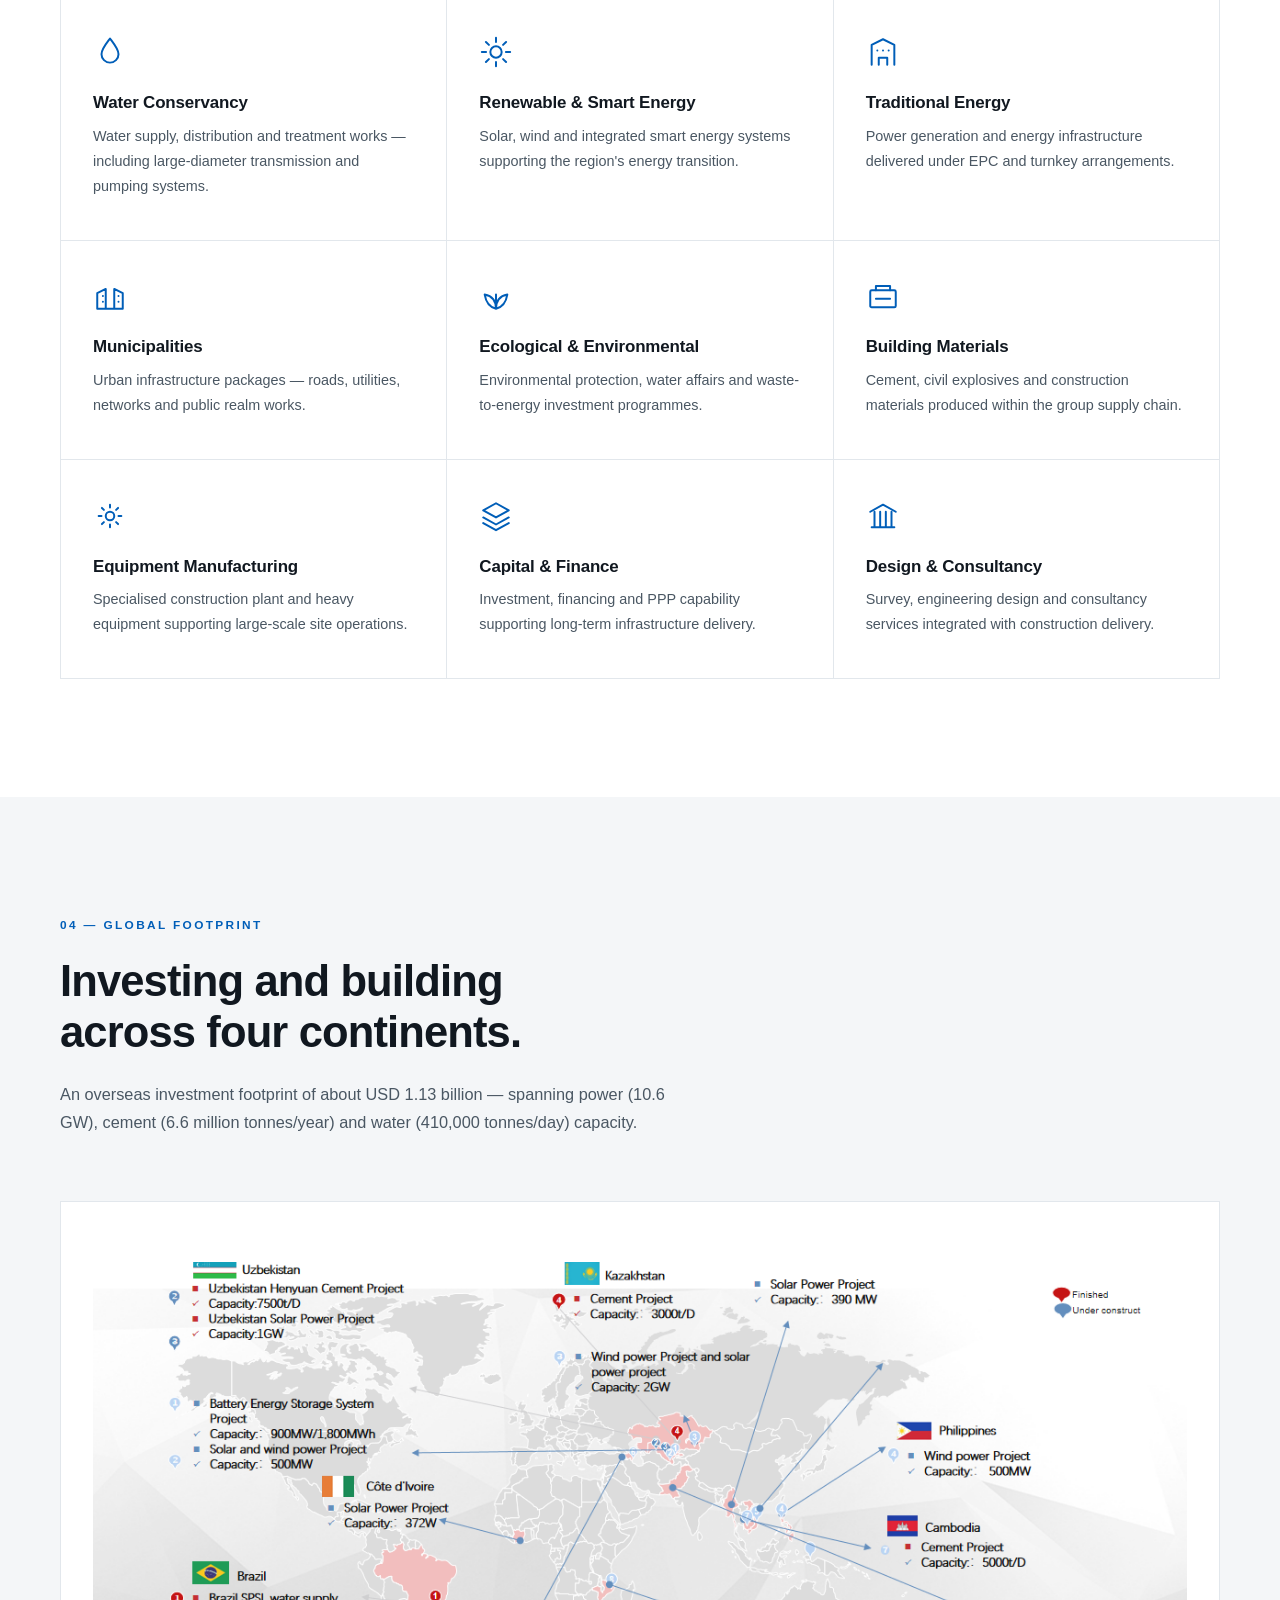
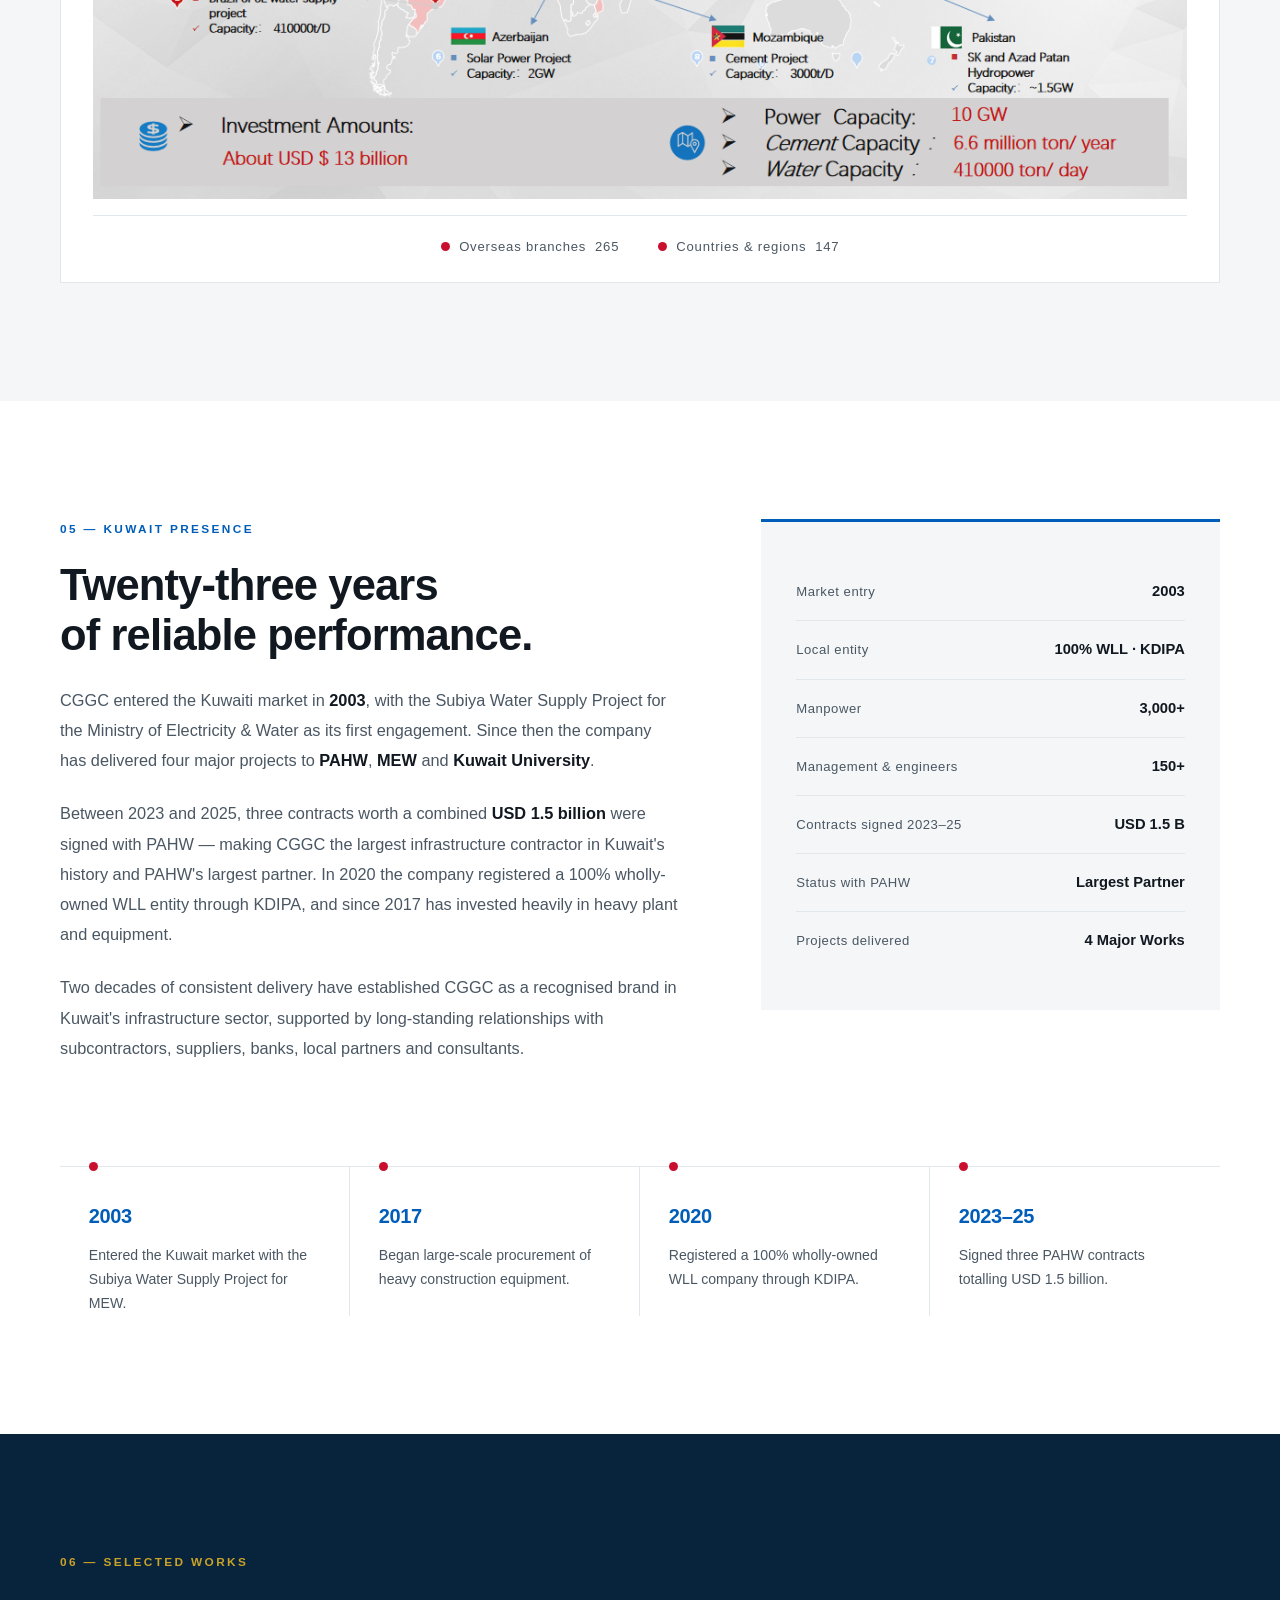
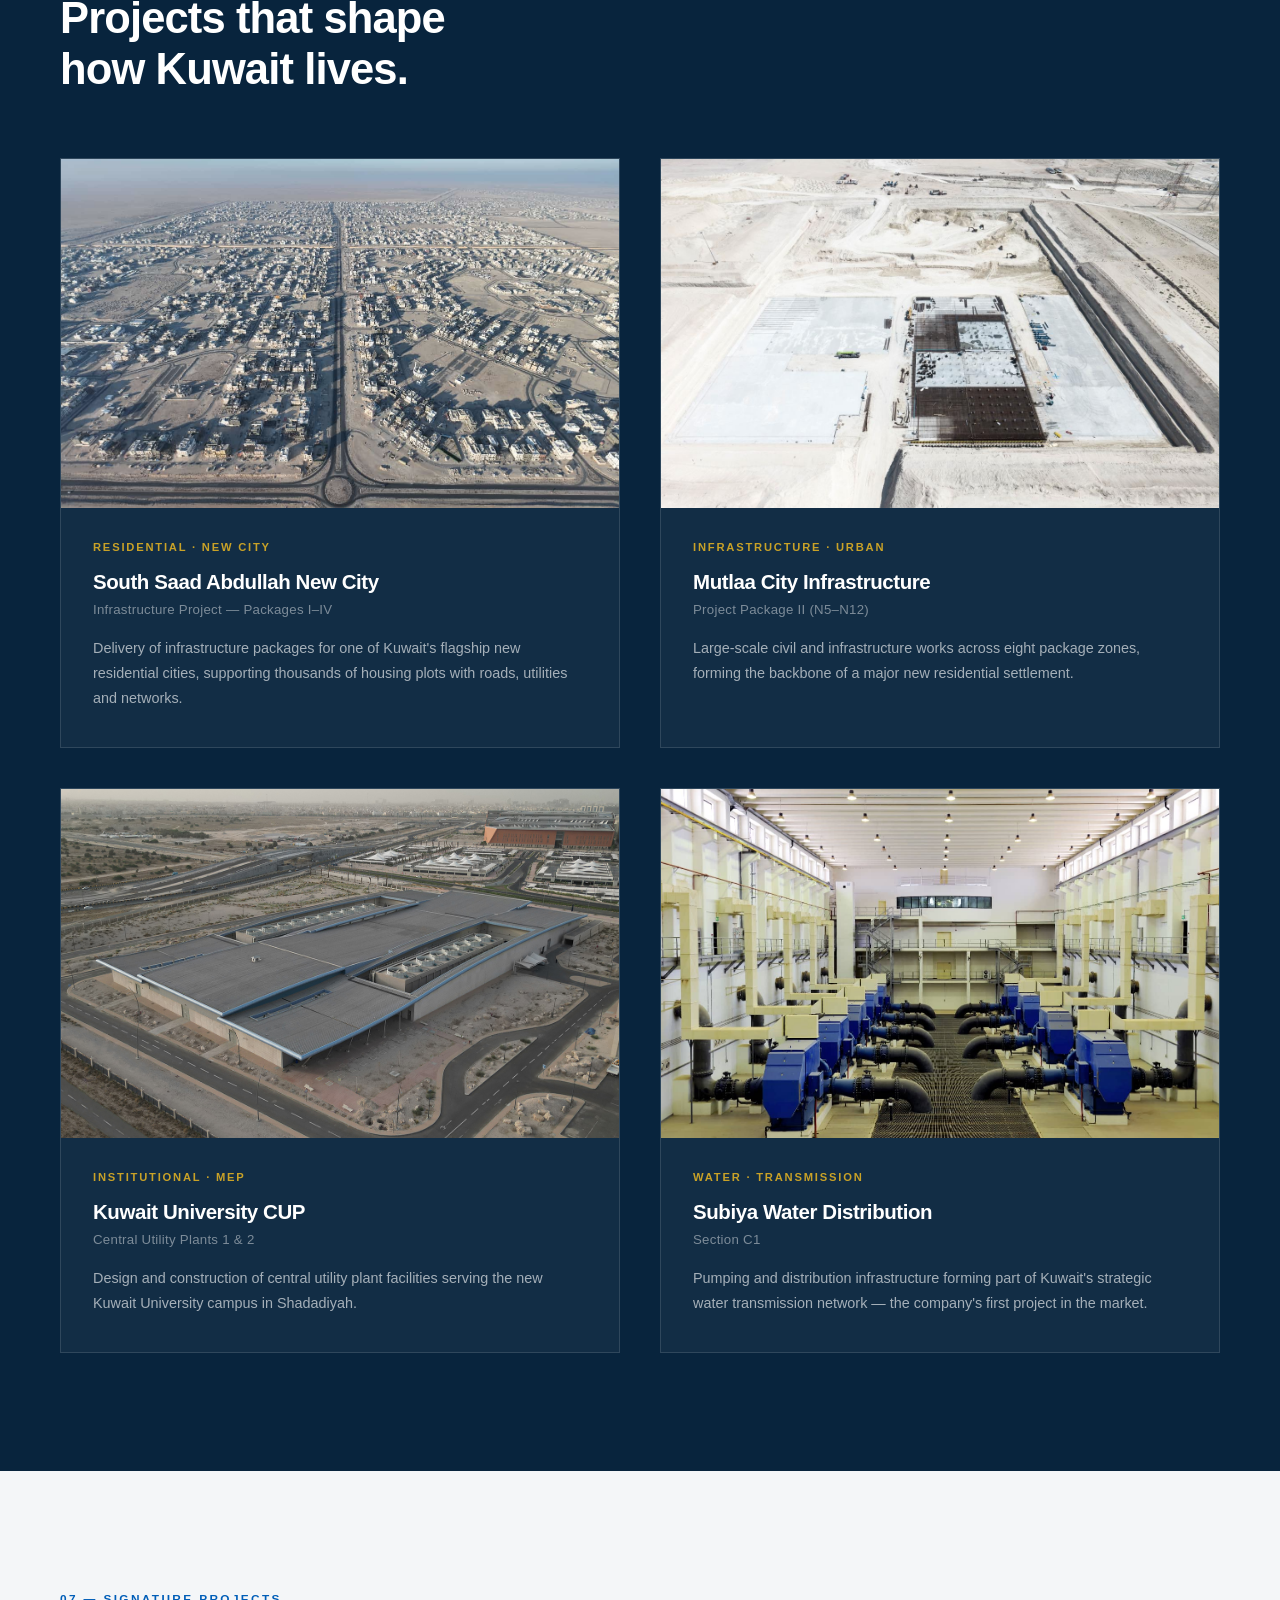
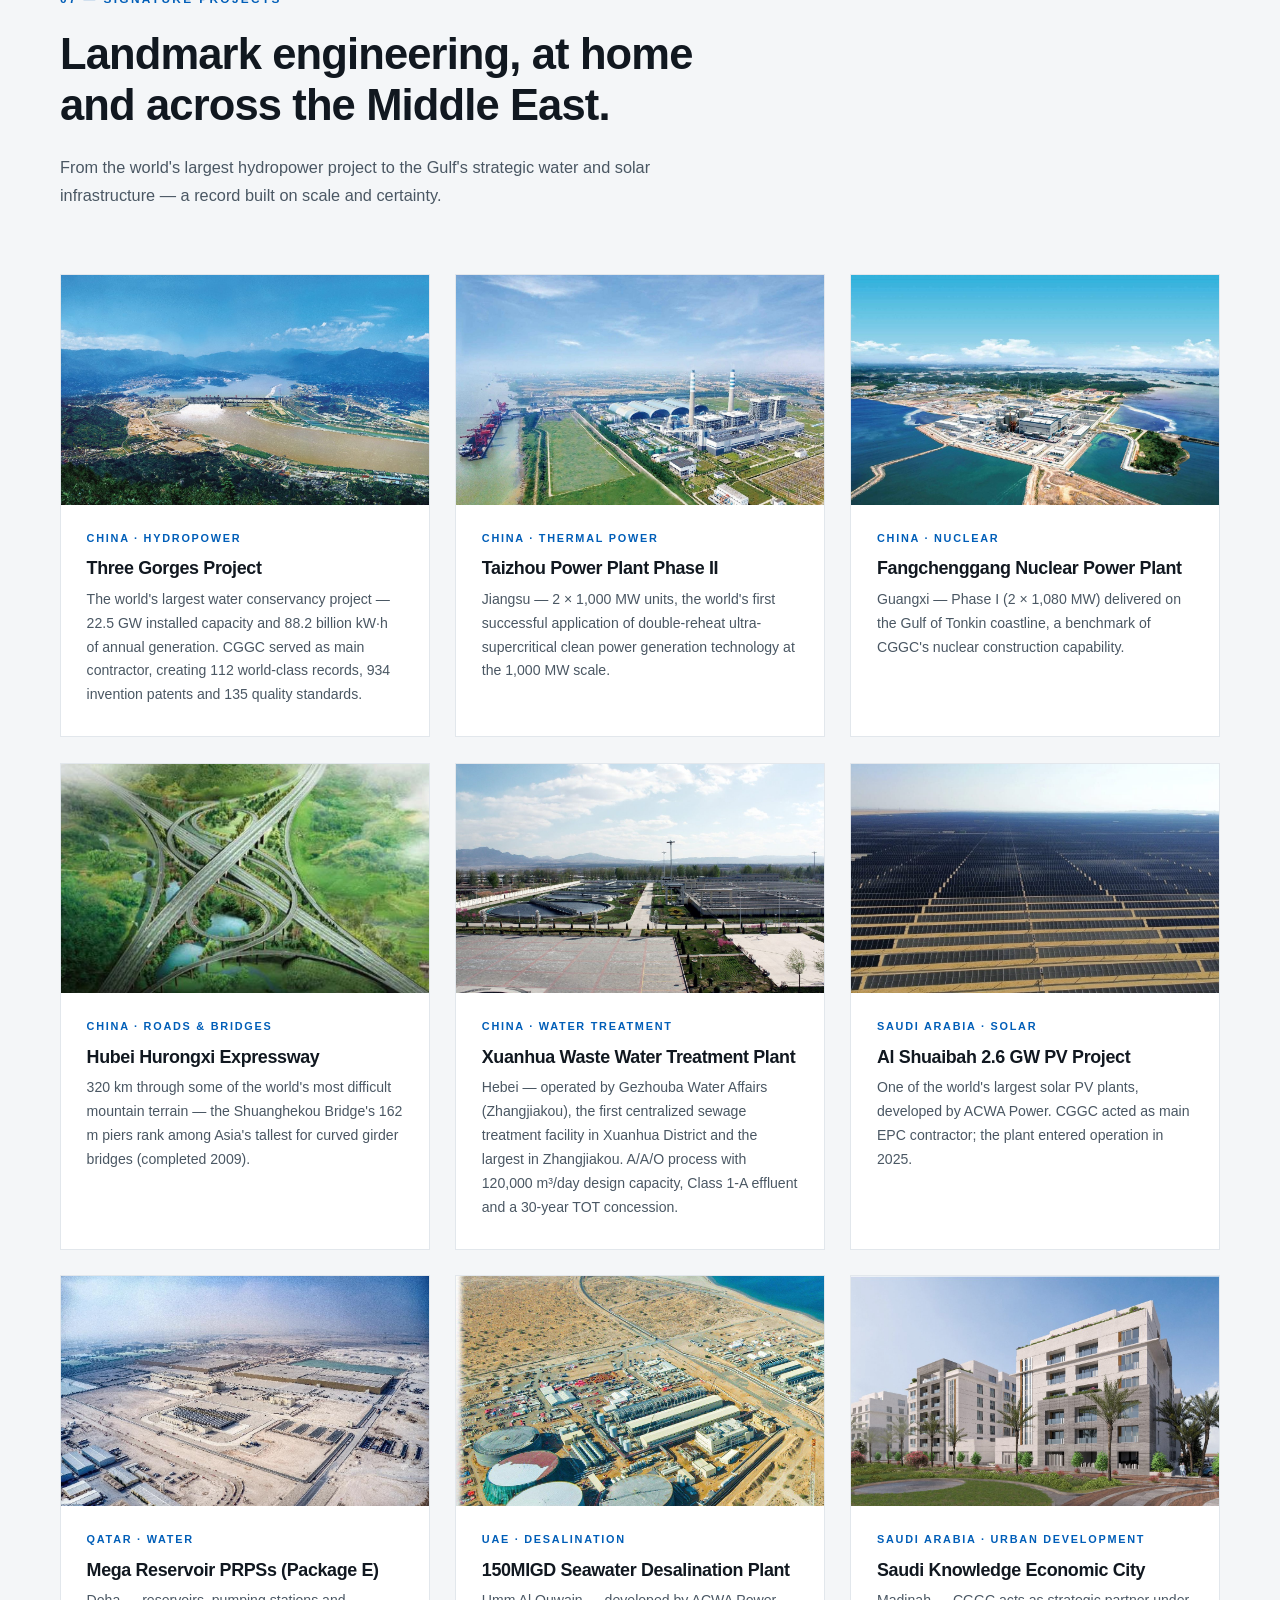
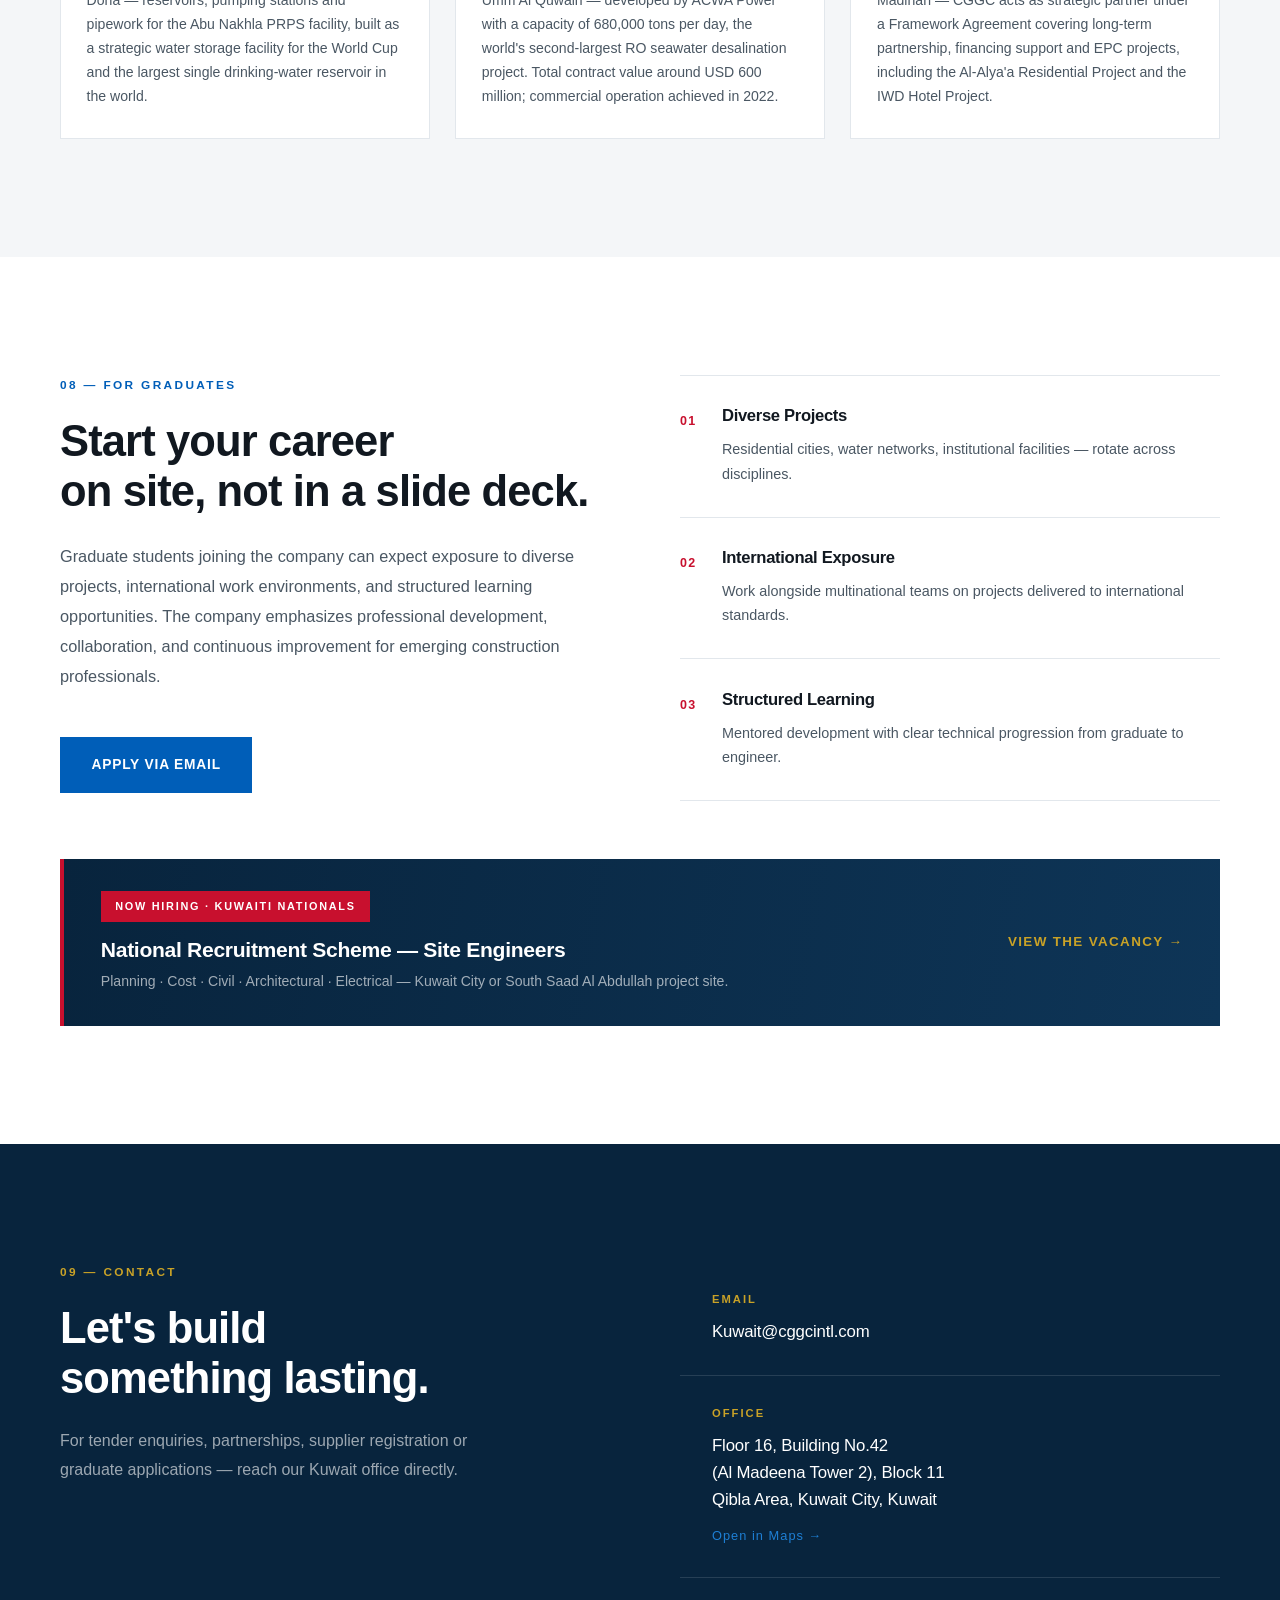
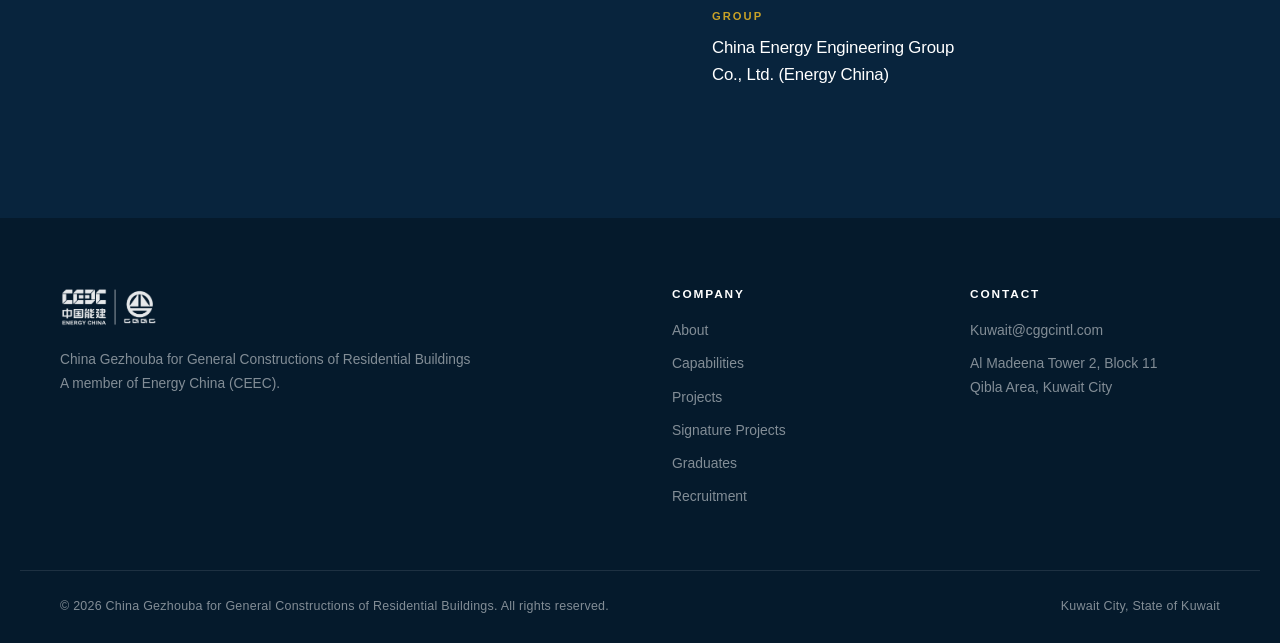
==== commit df391ba8: "Add Xuanhua WWTP, 150MIGD desalination and Saudi KEC to signature projects" ====
--- a/index.html
+++ b/index.html
@@ -344,6 +344,15 @@
       </article>
 
       <article class="sig-card reveal">
+        <div class="sig-media"><img src="assets/img/sig-xuanhua.jpg" alt="Xuanhua Waste Water Treatment Plant, Hebei" loading="lazy"></div>
+        <div class="sig-body">
+          <p class="sig-tag">China · Water Treatment</p>
+          <h3>Xuanhua Waste Water Treatment Plant</h3>
+          <p class="sig-desc">Hebei — operated by Gezhouba Water Affairs (Zhangjiakou), the first centralized sewage treatment facility in Xuanhua District and the largest in Zhangjiakou. A/A/O process with 120,000 m³/day design capacity, Class 1-A effluent and a 30-year TOT concession.</p>
+        </div>
+      </article>
+
+      <article class="sig-card reveal">
         <div class="sig-media"><img src="assets/img/sig-alshuaibah.jpg" alt="Al Shuaibah 2.6 GW solar PV plant, Saudi Arabia" loading="lazy"></div>
         <div class="sig-body">
           <p class="sig-tag">Saudi Arabia · Solar</p>
@@ -358,6 +367,24 @@
           <p class="sig-tag">Qatar · Water</p>
           <h3>Mega Reservoir PRPSs (Package E)</h3>
           <p class="sig-desc">Doha — reservoirs, pumping stations and pipework for the Abu Nakhla PRPS facility, built as a strategic water storage facility for the World Cup and the largest single drinking-water reservoir in the world.</p>
+        </div>
+      </article>
+
+      <article class="sig-card reveal">
+        <div class="sig-media"><img src="assets/img/sig-desalination.jpg" alt="150MIGD Seawater Desalination Plant, Umm Al Quwain, UAE" loading="lazy"></div>
+        <div class="sig-body">
+          <p class="sig-tag">UAE · Desalination</p>
+          <h3>150MIGD Seawater Desalination Plant</h3>
+          <p class="sig-desc">Umm Al Quwain — developed by ACWA Power with a capacity of 680,000 tons per day, the world's second-largest RO seawater desalination project. Total contract value around USD 600 million; commercial operation achieved in 2022.</p>
+        </div>
+      </article>
+
+      <article class="sig-card reveal">
+        <div class="sig-media"><img src="assets/img/sig-kec.jpg" alt="Al-Alya'a Residential Project render, Saudi Knowledge Economic City" loading="lazy"></div>
+        <div class="sig-body">
+          <p class="sig-tag">Saudi Arabia · Urban Development</p>
+          <h3>Saudi Knowledge Economic City</h3>
+          <p class="sig-desc">Madinah — CGGC acts as strategic partner under a Framework Agreement covering long-term partnership, financing support and EPC projects, including the Al-Alya'a Residential Project and the IWD Hotel Project.</p>
         </div>
       </article>
     </div>
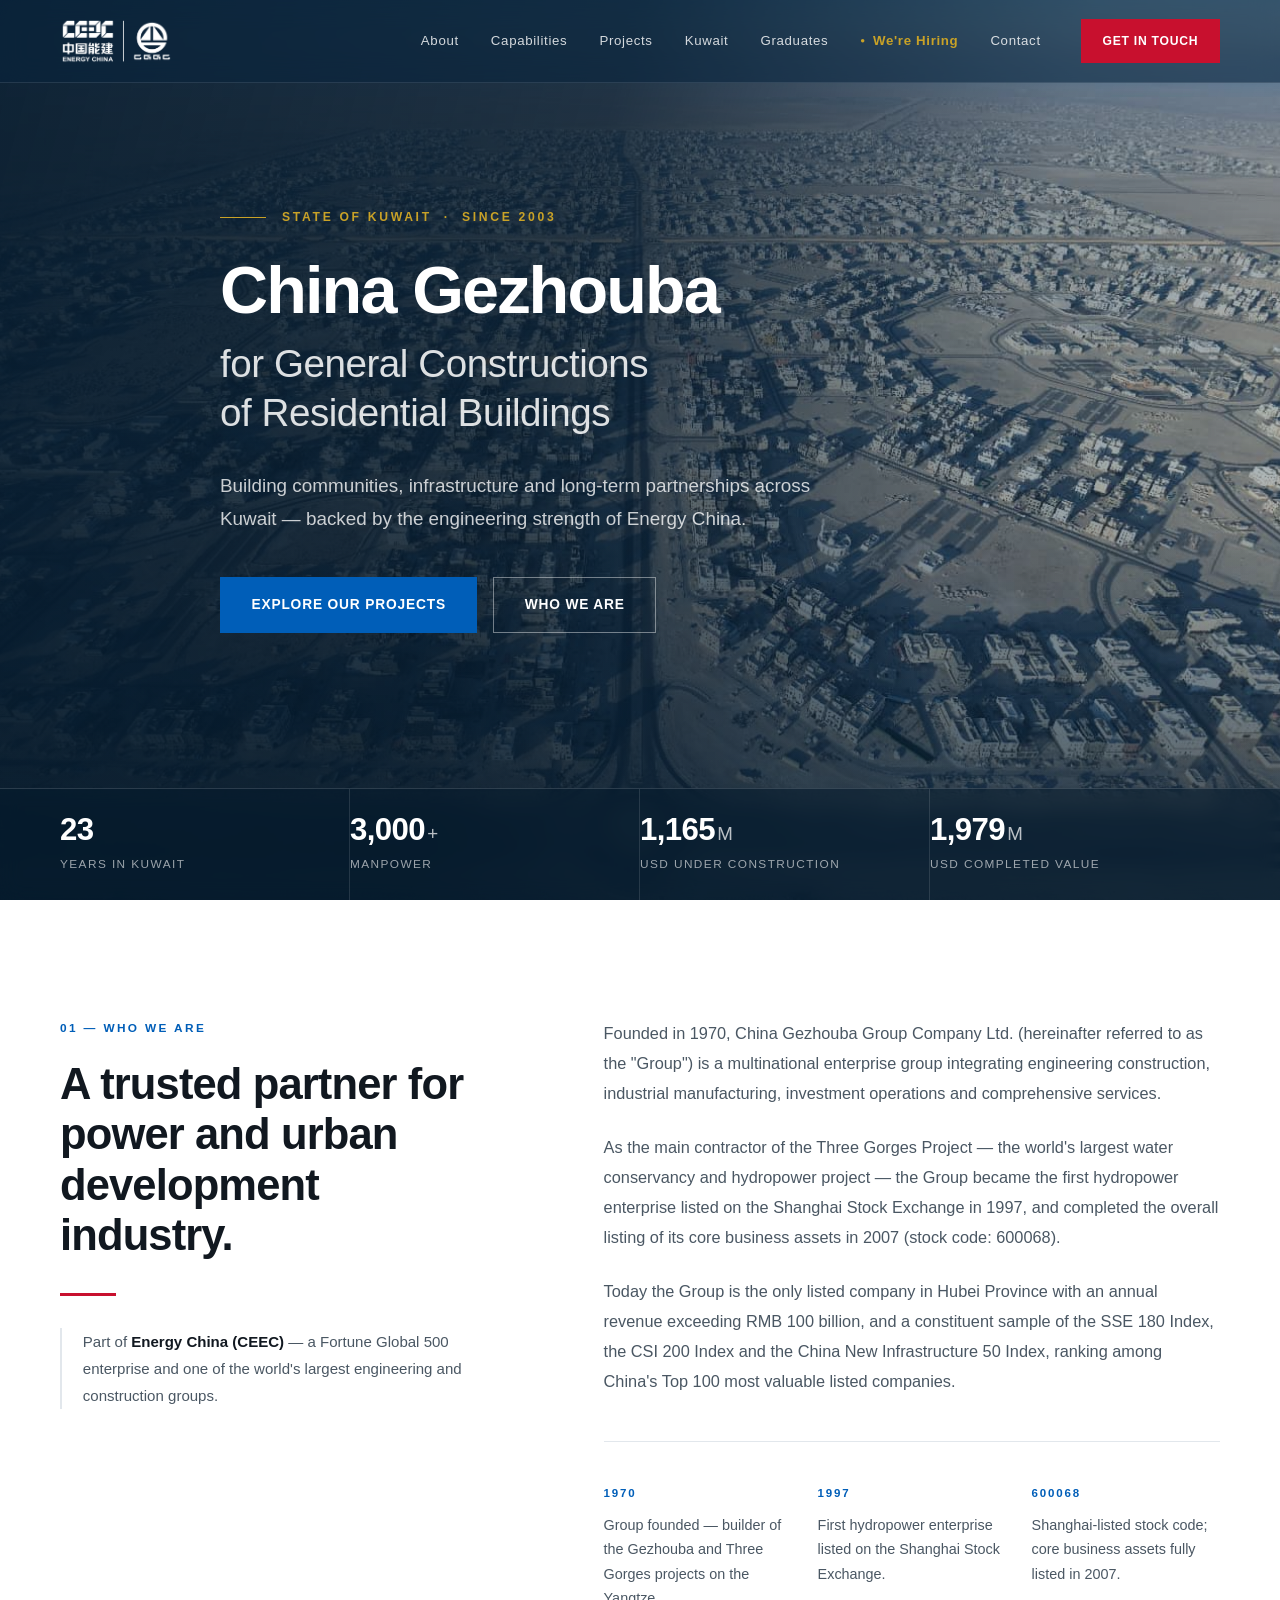
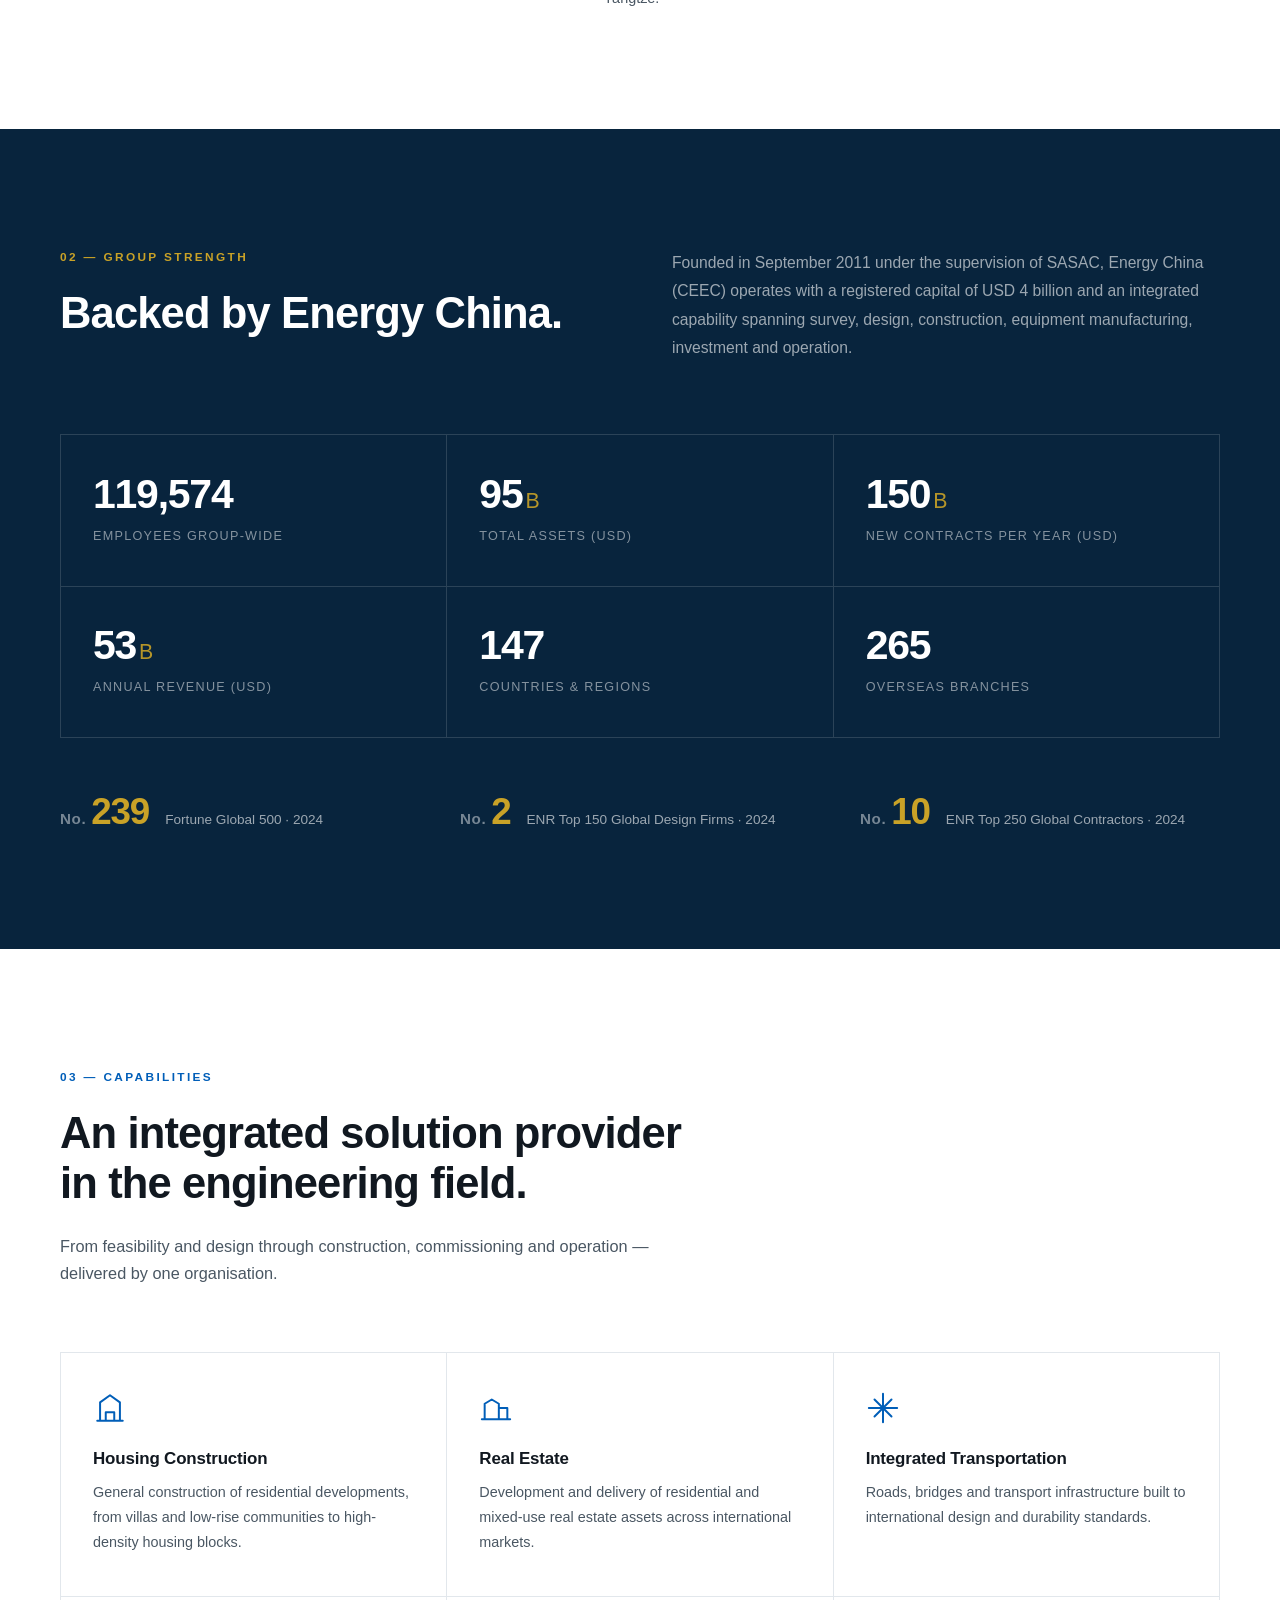
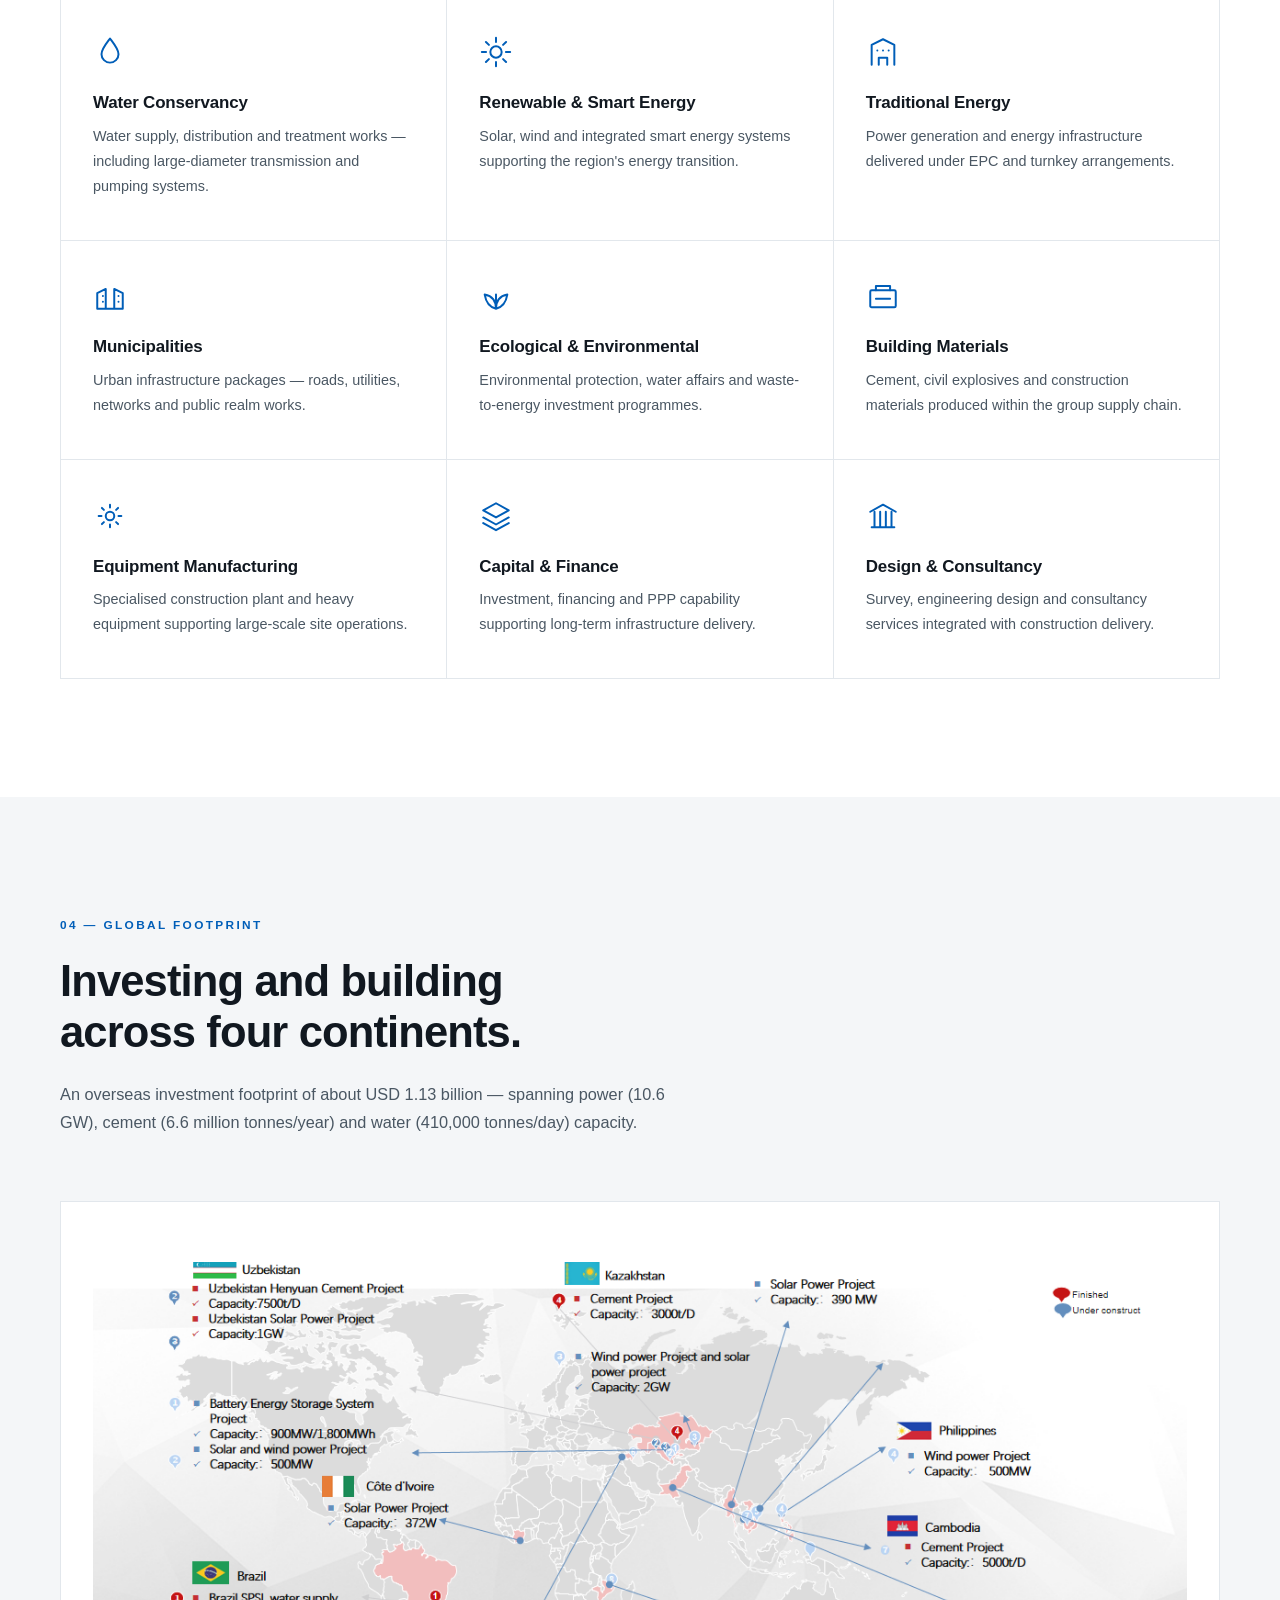
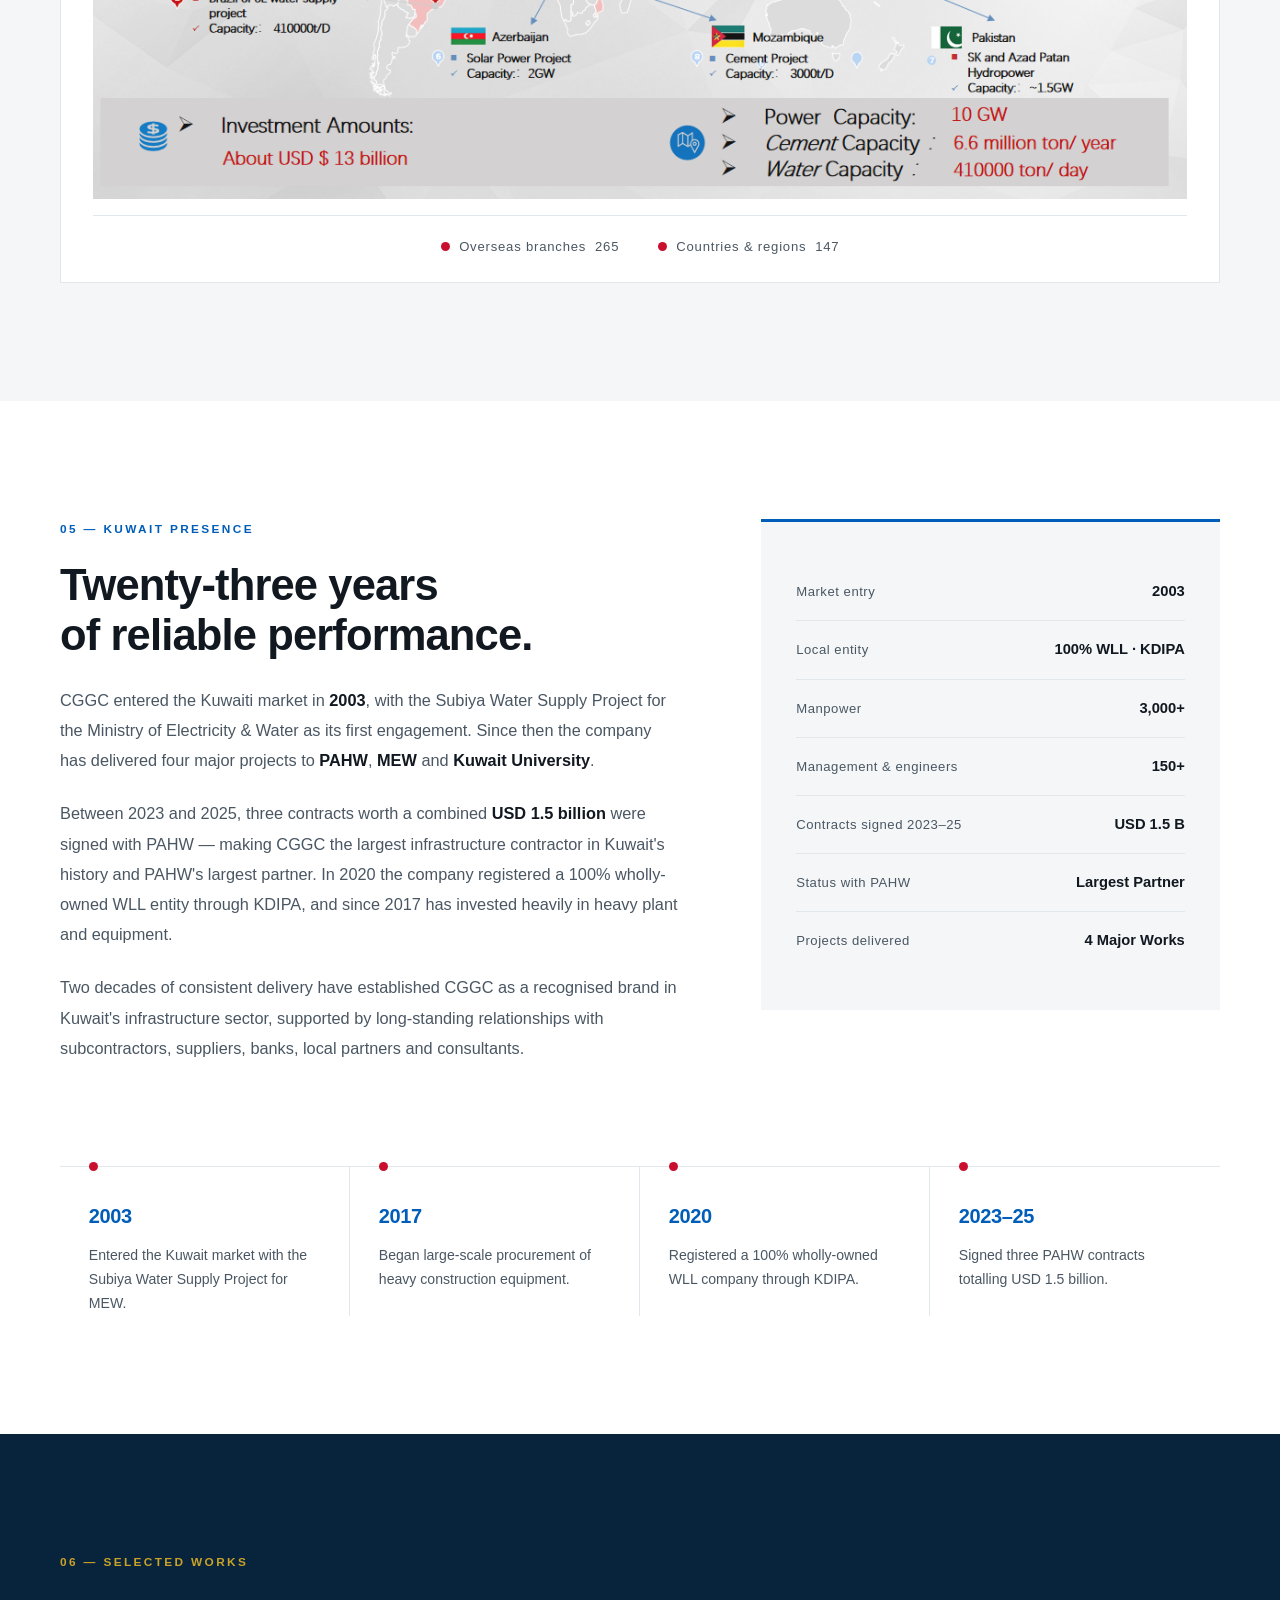
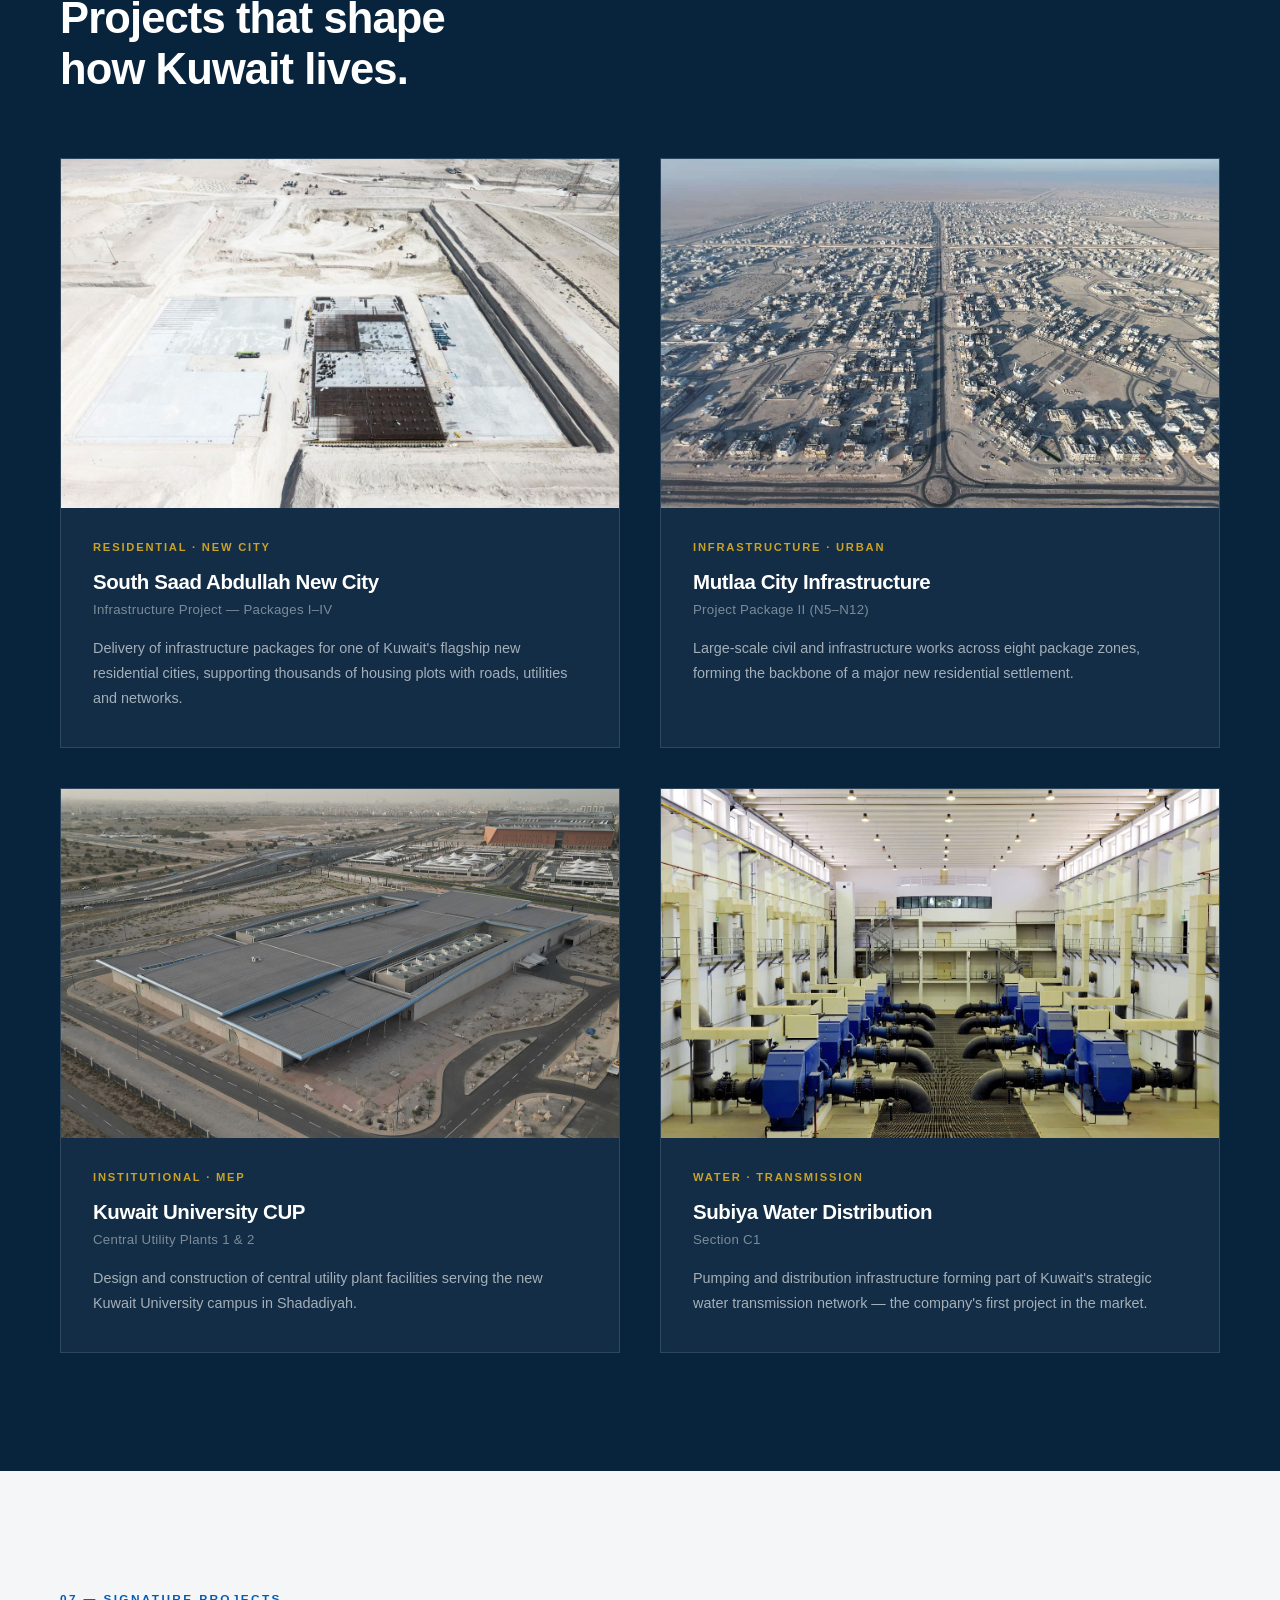
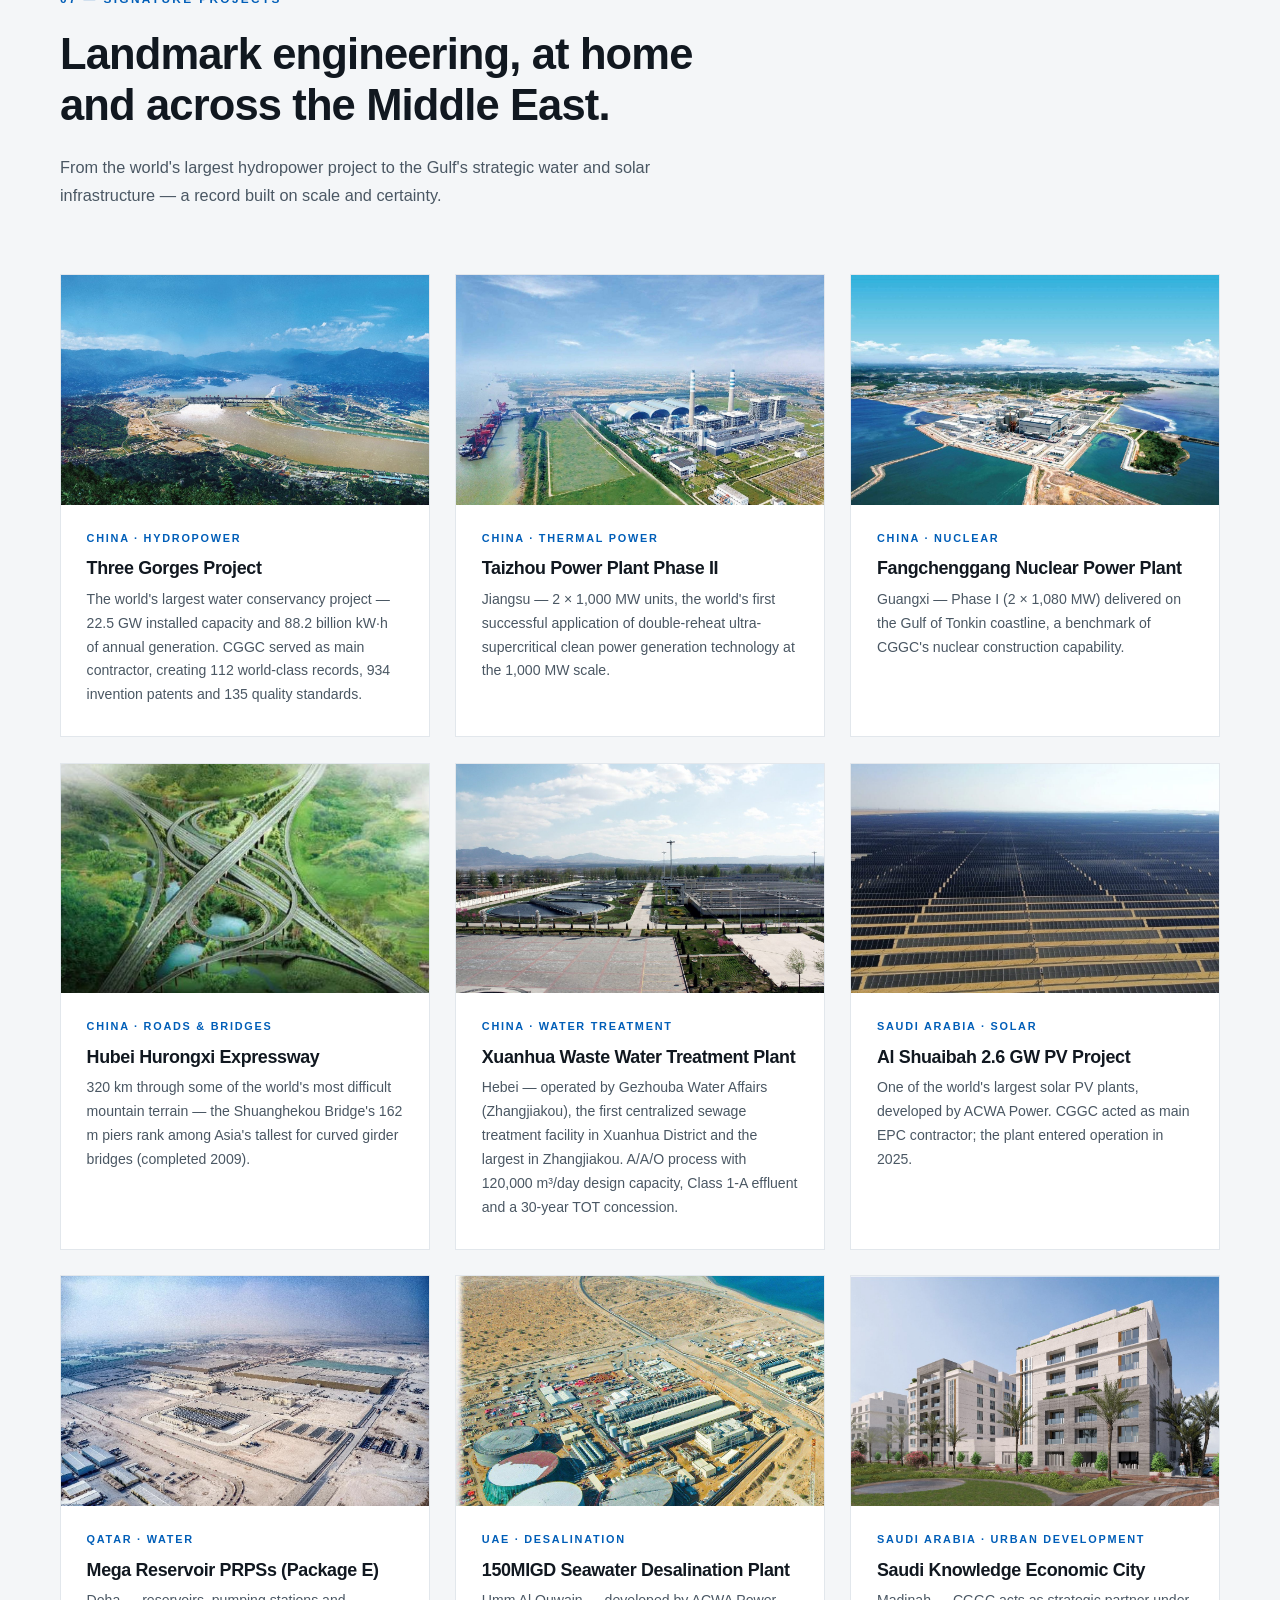
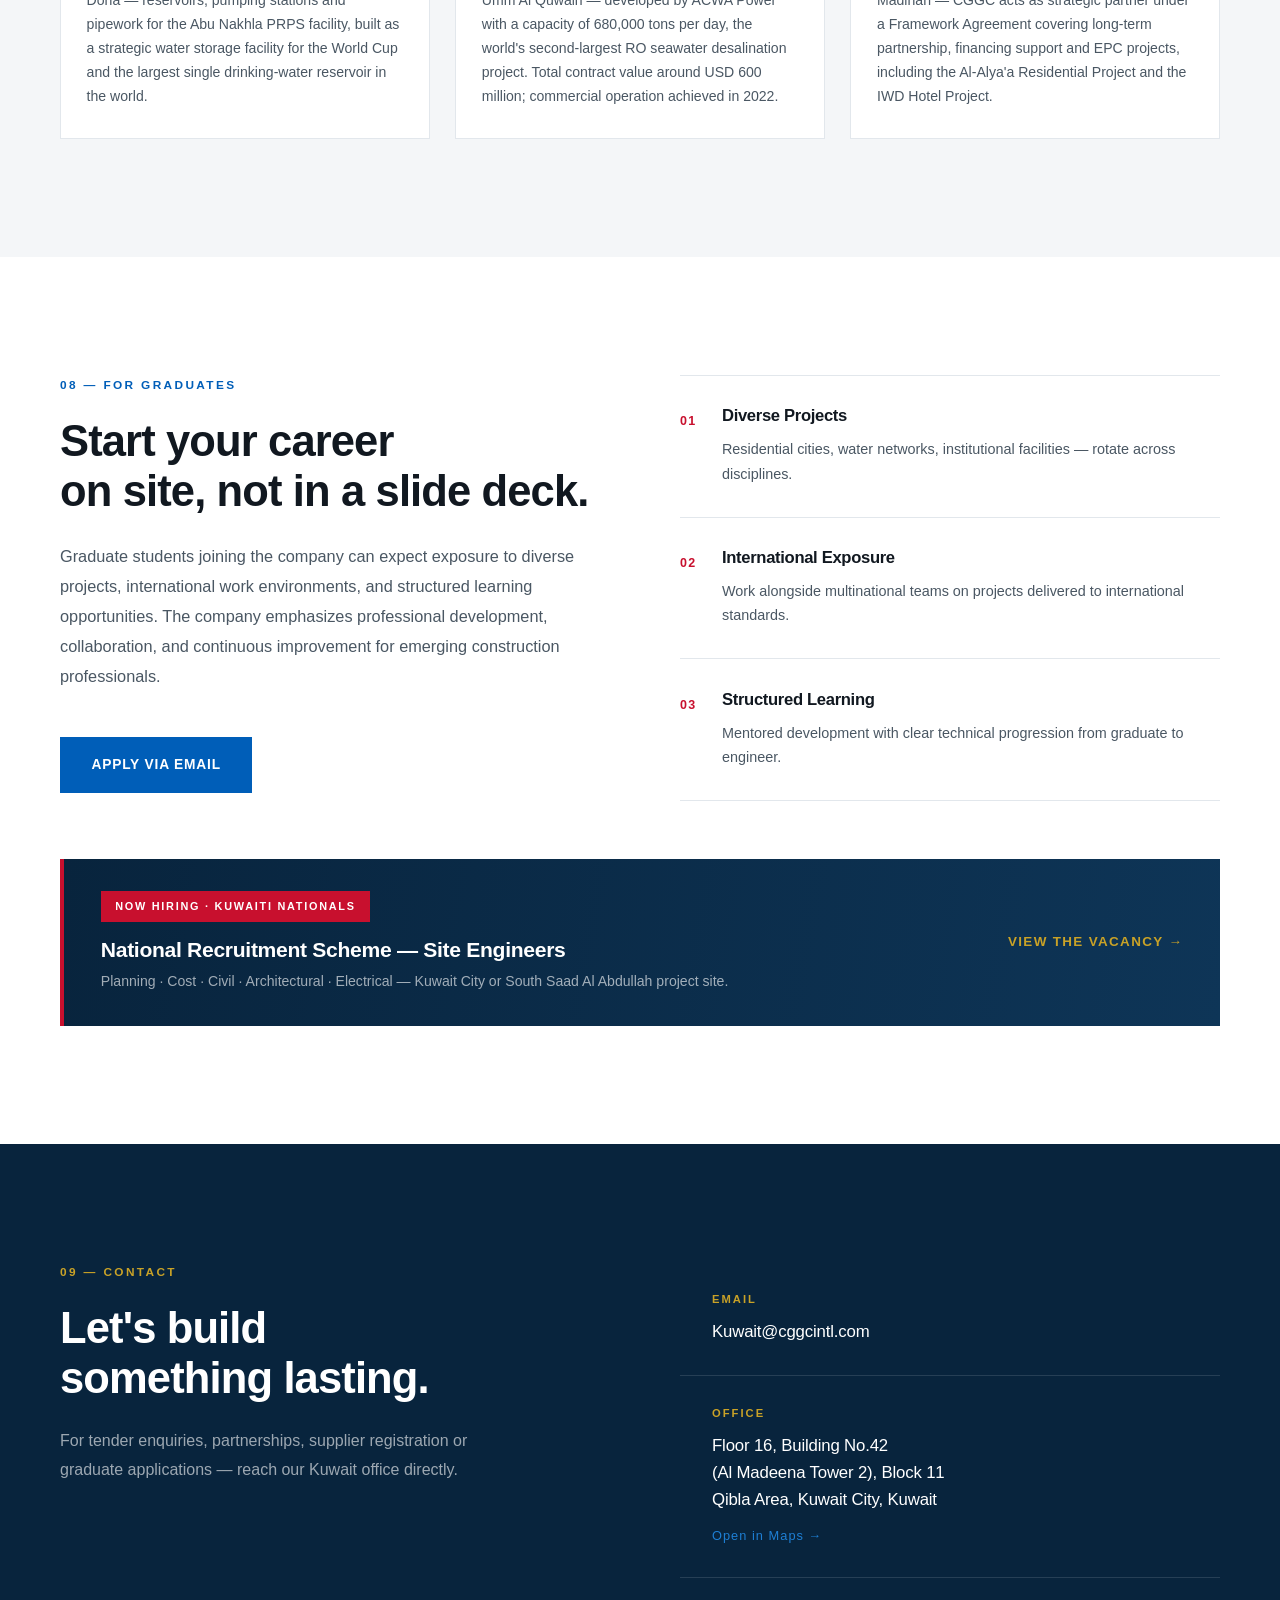
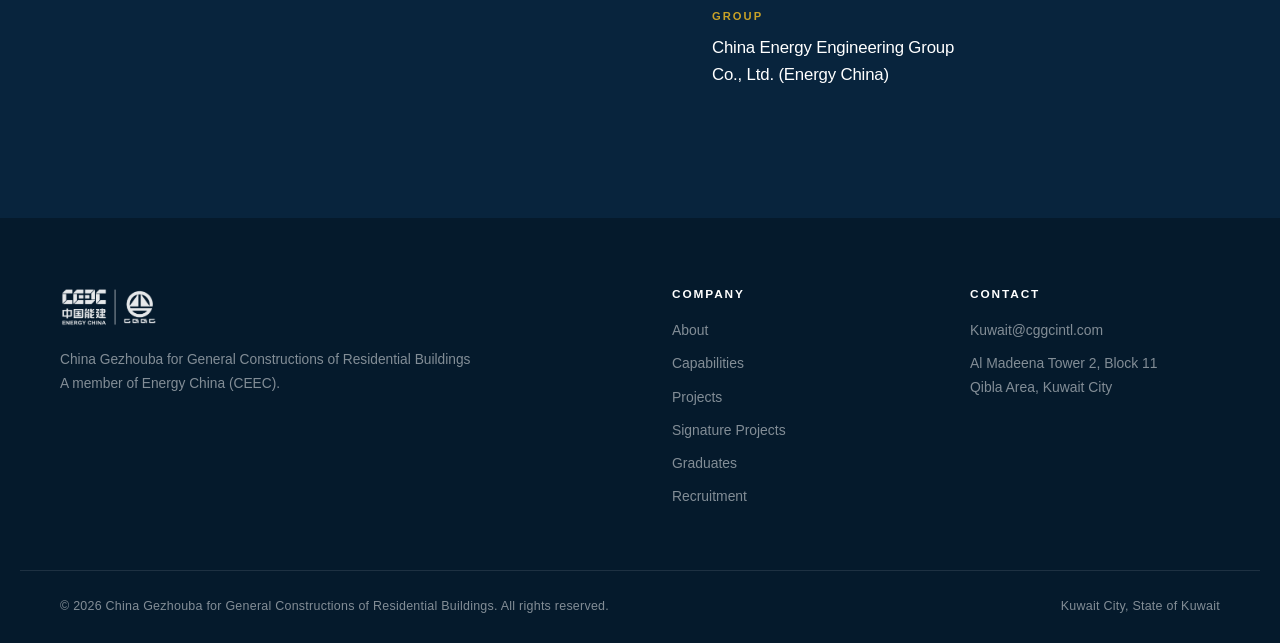
==== commit 8d71df3e: "Swap images between South Saad Abdullah and Mutlaa City project cards" ====
--- a/index.html
+++ b/index.html
@@ -255,7 +255,7 @@
 
     <div class="projects">
       <article class="project reveal">
-        <div class="project-media"><img src="assets/img/hero-residential.jpg" alt="South Saad Abdullah New City residential development" loading="lazy"></div>
+        <div class="project-media"><img src="assets/img/project-construction.jpg" alt="South Saad Abdullah New City residential development" loading="lazy"></div>
         <div class="project-body">
           <p class="project-tag">Residential · New City</p>
           <h3>South Saad Abdullah New City</h3>
@@ -265,7 +265,7 @@
       </article>
 
       <article class="project reveal">
-        <div class="project-media"><img src="assets/img/project-construction.jpg" alt="Mutlaa City infrastructure construction" loading="lazy"></div>
+        <div class="project-media"><img src="assets/img/hero-residential.jpg" alt="Mutlaa City infrastructure construction" loading="lazy"></div>
         <div class="project-body">
           <p class="project-tag">Infrastructure · Urban</p>
           <h3>Mutlaa City Infrastructure</h3>
